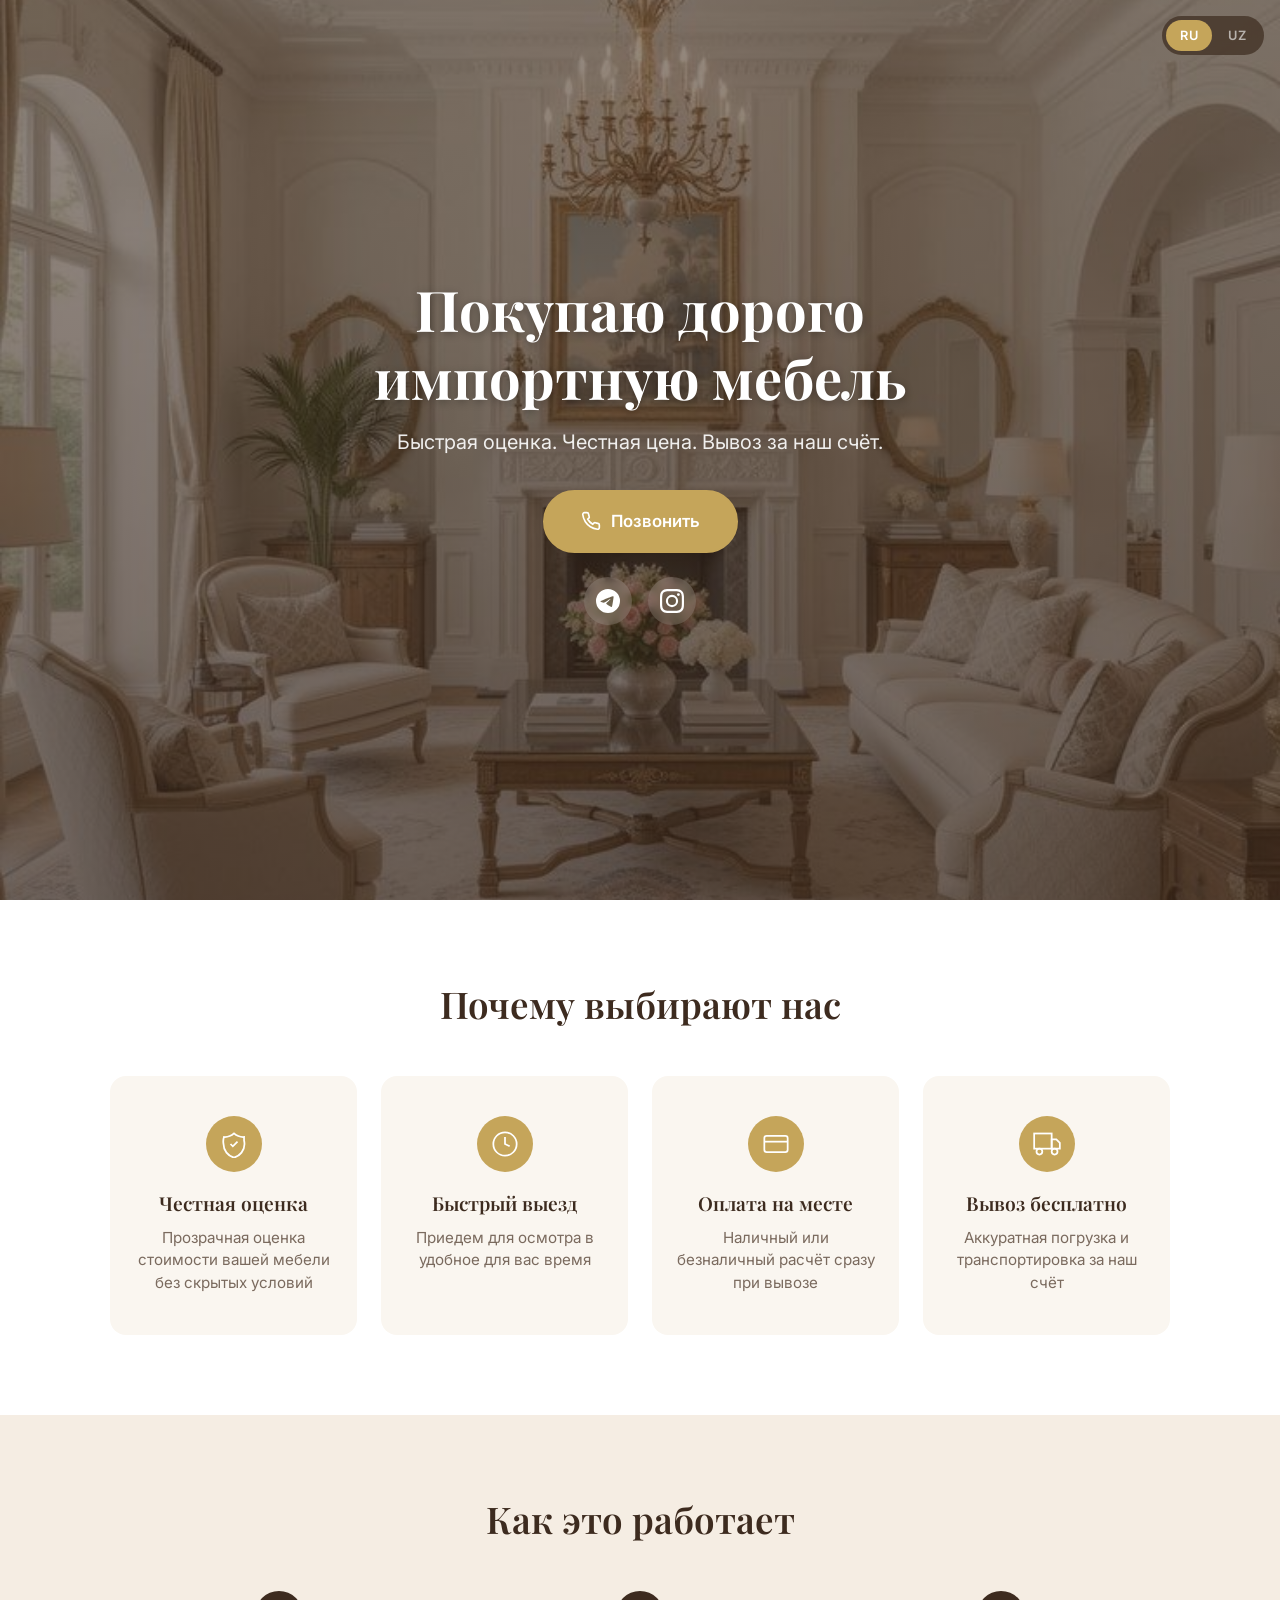
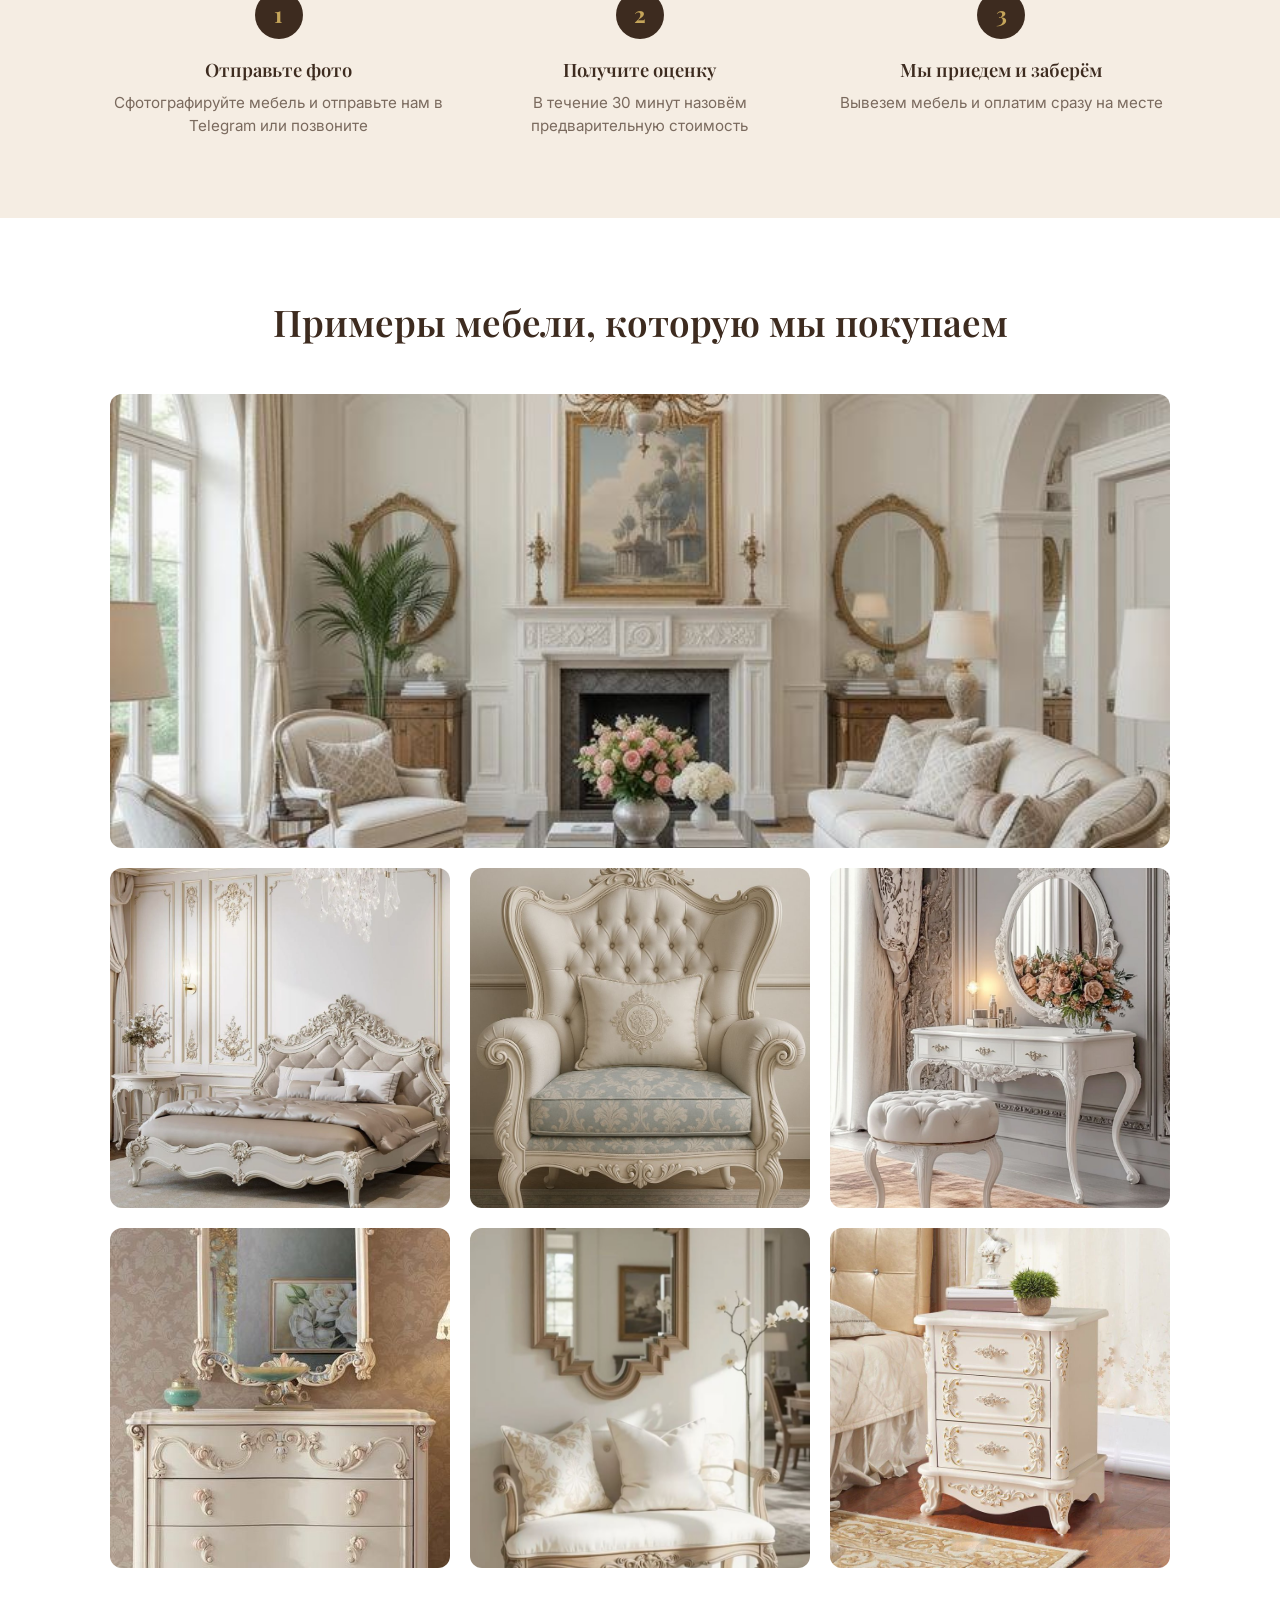
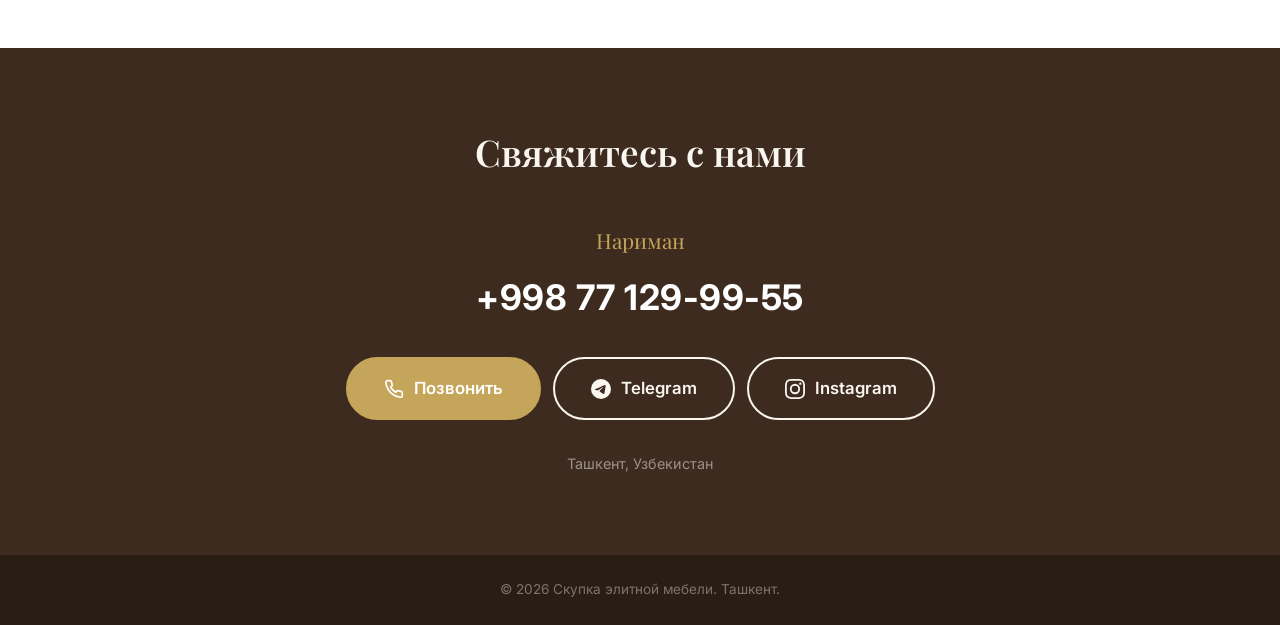
==== index.html @ 7f1b2496 "SEO: add meta tags, Schema.org, OG/Twitter, fix sitemap - Title: added "импортной" keyword - Descrip" ====
<!DOCTYPE html>
<html lang="ru">
<head>
    <meta charset="UTF-8">
    <meta name="viewport" content="width=device-width, initial-scale=1.0">
    <title>Скупка элитной импортной мебели Ташкент</title>
    <meta name="description" content="Покупаю дорого импортную элитную мебель в Ташкенте: барокко, рококо, классика. Быстрая оценка, честная цена, бесплатный вывоз. Тел: +998 77 129-99-55">
    <link rel="canonical" href="https://mebelimport.store/">
    <meta name="robots" content="index, follow, max-image-preview:large">
    <meta name="geo.region" content="UZ-TO">
    <meta name="geo.placename" content="Tashkent">

    <!-- Open Graph -->
    <meta property="og:type" content="website">
    <meta property="og:url" content="https://mebelimport.store/">
    <meta property="og:title" content="Скупка элитной импортной мебели Ташкент">
    <meta property="og:description" content="Покупаю дорого импортную элитную мебель в Ташкенте: барокко, рококо, классика. Быстрая оценка, честная цена, бесплатный вывоз. Тел: +998 77 129-99-55">
    <meta property="og:image" content="https://mebelimport.store/images/photo-6.jpg">
    <meta property="og:locale" content="ru_RU">
    <meta property="og:site_name" content="mebelimport.store">

    <!-- Twitter Card -->
    <meta name="twitter:card" content="summary_large_image">
    <meta name="twitter:title" content="Скупка элитной импортной мебели Ташкент">
    <meta name="twitter:description" content="Покупаю дорого импортную элитную мебель в Ташкенте: барокко, рококо, классика. Быстрая оценка, честная цена, бесплатный вывоз. Тел: +998 77 129-99-55">
    <meta name="twitter:image" content="https://mebelimport.store/images/photo-6.jpg">
    <link rel="icon" href="/favicon.ico" sizes="any">
    <link rel="icon" type="image/png" sizes="32x32" href="/images/favicon-32x32.png">
    <link rel="icon" type="image/png" sizes="16x16" href="/images/favicon-16x16.png">
    <link rel="apple-touch-icon" sizes="180x180" href="/images/apple-touch-icon.png">
    <link rel="preconnect" href="https://fonts.googleapis.com">
    <link rel="preconnect" href="https://fonts.gstatic.com" crossorigin>
    <link href="https://fonts.googleapis.com/css2?family=Playfair+Display:wght@400;600;700&family=Inter:wght@400;500;600&display=swap" rel="stylesheet">
    <link rel="stylesheet" href="style.css">
</head>
<body>

    <!-- LANGUAGE SWITCHER -->
    <div class="lang-switcher" id="langSwitcher">
        <button class="lang-btn active" data-lang="ru">RU</button>
        <button class="lang-btn" data-lang="uz">UZ</button>
    </div>

    <!-- HERO -->
    <section class="hero" id="hero">
        <div class="hero__overlay"></div>
        <div class="hero__content">
            <h1 class="hero__title" data-ru="Покупаю дорого<br>импортную мебель" data-uz="Import mebelni<br>qimmat sotib olaman">Покупаю дорого<br>импортную мебель</h1>
            <p class="hero__subtitle" data-ru="Быстрая оценка. Честная цена. Вывоз за наш счёт." data-uz="Tezkor baholash. Halol narx. Olib ketish biz hisobimizdan.">Быстрая оценка. Честная цена. Вывоз за наш счёт.</p>
            <a href="tel:+998771299955" class="btn btn--primary">
                <svg class="btn__icon" viewBox="0 0 24 24" fill="none" stroke="currentColor" stroke-width="2"><path d="M22 16.92v3a2 2 0 0 1-2.18 2 19.79 19.79 0 0 1-8.63-3.07 19.5 19.5 0 0 1-6-6 19.79 19.79 0 0 1-3.07-8.67A2 2 0 0 1 4.11 2h3a2 2 0 0 1 2 1.72c.127.96.361 1.903.7 2.81a2 2 0 0 1-.45 2.11L8.09 9.91a16 16 0 0 0 6 6l1.27-1.27a2 2 0 0 1 2.11-.45c.907.339 1.85.573 2.81.7A2 2 0 0 1 22 16.92z"/></svg>
                <span data-ru="Позвонить" data-uz="Qo'ng'iroq qilish">Позвонить</span>
            </a>
            <div class="hero__socials">
                <a href="https://t.me/bu_iz_doma" target="_blank" rel="noopener" class="social-link" aria-label="Telegram">
                    <svg viewBox="0 0 24 24" fill="currentColor"><path d="M11.944 0A12 12 0 0 0 0 12a12 12 0 0 0 12 12 12 12 0 0 0 12-12A12 12 0 0 0 12 0a12 12 0 0 0-.056 0zm4.962 7.224c.1-.002.321.023.465.14a.506.506 0 0 1 .171.325c.016.093.036.306.02.472-.18 1.898-.962 6.502-1.36 8.627-.168.9-.499 1.201-.82 1.23-.696.065-1.225-.46-1.9-.902-1.056-.693-1.653-1.124-2.678-1.8-1.185-.78-.417-1.21.258-1.91.177-.184 3.247-2.977 3.307-3.23.007-.032.014-.15-.056-.212s-.174-.041-.249-.024c-.106.024-1.793 1.14-5.061 3.345-.48.33-.913.49-1.302.48-.428-.008-1.252-.241-1.865-.44-.752-.245-1.349-.374-1.297-.789.027-.216.325-.437.893-.663 3.498-1.524 5.83-2.529 6.998-3.014 3.332-1.386 4.025-1.627 4.476-1.635z"/></svg>
                </a>
                <a href="https://www.instagram.com/mebel.tashkent.77" target="_blank" rel="noopener" class="social-link" aria-label="Instagram">
                    <svg viewBox="0 0 24 24" fill="currentColor"><path d="M12 2.163c3.204 0 3.584.012 4.85.07 3.252.148 4.771 1.691 4.919 4.919.058 1.265.069 1.645.069 4.849 0 3.205-.012 3.584-.069 4.849-.149 3.225-1.664 4.771-4.919 4.919-1.266.058-1.644.07-4.85.07-3.204 0-3.584-.012-4.849-.07-3.26-.149-4.771-1.699-4.919-4.92-.058-1.265-.07-1.644-.07-4.849 0-3.204.013-3.583.07-4.849.149-3.227 1.664-4.771 4.919-4.919 1.266-.057 1.645-.069 4.849-.069zM12 0C8.741 0 8.333.014 7.053.072 2.695.272.273 2.69.073 7.052.014 8.333 0 8.741 0 12c0 3.259.014 3.668.072 4.948.2 4.358 2.618 6.78 6.98 6.98C8.333 23.986 8.741 24 12 24c3.259 0 3.668-.014 4.948-.072 4.354-.2 6.782-2.618 6.979-6.98.059-1.28.073-1.689.073-4.948 0-3.259-.014-3.667-.072-4.947-.196-4.354-2.617-6.78-6.979-6.98C15.668.014 15.259 0 12 0zm0 5.838a6.162 6.162 0 1 0 0 12.324 6.162 6.162 0 0 0 0-12.324zM12 16a4 4 0 1 1 0-8 4 4 0 0 1 0 8zm6.406-11.845a1.44 1.44 0 1 0 0 2.881 1.44 1.44 0 0 0 0-2.881z"/></svg>
                </a>
            </div>
        </div>
    </section>

    <!-- WHY US -->
    <section class="why" id="why">
        <div class="container">
            <h2 class="section-title" data-ru="Почему выбирают нас" data-uz="Nega bizni tanlashadi">Почему выбирают нас</h2>
            <div class="why__grid">
                <div class="why__card">
                    <div class="why__icon">
                        <svg viewBox="0 0 24 24" fill="none" stroke="currentColor" stroke-width="1.5"><path d="M9 12l2 2 4-4m5.618-4.016A11.955 11.955 0 0 1 12 2.944a11.955 11.955 0 0 1-8.618 3.04A12.02 12.02 0 0 0 3 12c0 5.591 3.824 10.29 9 11.622 5.176-1.332 9-6.03 9-11.622 0-1.042-.133-2.052-.382-3.016z"/></svg>
                    </div>
                    <h3 class="why__card-title" data-ru="Честная оценка" data-uz="Halol baholash">Честная оценка</h3>
                    <p class="why__card-text" data-ru="Прозрачная оценка стоимости вашей мебели без скрытых условий" data-uz="Mebelingiz narxini yashirin shartlarsiz shaffof baholash">Прозрачная оценка стоимости вашей мебели без скрытых условий</p>
                </div>
                <div class="why__card">
                    <div class="why__icon">
                        <svg viewBox="0 0 24 24" fill="none" stroke="currentColor" stroke-width="1.5"><circle cx="12" cy="12" r="10"/><polyline points="12 6 12 12 16 14"/></svg>
                    </div>
                    <h3 class="why__card-title" data-ru="Быстрый выезд" data-uz="Tezkor chiqish">Быстрый выезд</h3>
                    <p class="why__card-text" data-ru="Приедем для осмотра в удобное для вас время" data-uz="Siz uchun qulay vaqtda ko'rib chiqish uchun kelamiz">Приедем для осмотра в удобное для вас время</p>
                </div>
                <div class="why__card">
                    <div class="why__icon">
                        <svg viewBox="0 0 24 24" fill="none" stroke="currentColor" stroke-width="1.5"><rect x="2" y="5" width="20" height="14" rx="2"/><line x1="2" y1="10" x2="22" y2="10"/></svg>
                    </div>
                    <h3 class="why__card-title" data-ru="Оплата на месте" data-uz="Joyida to'lov">Оплата на месте</h3>
                    <p class="why__card-text" data-ru="Наличный или безналичный расчёт сразу при вывозе" data-uz="Olib ketishda naqd yoki naqdsiz to'lov">Наличный или безналичный расчёт сразу при вывозе</p>
                </div>
                <div class="why__card">
                    <div class="why__icon">
                        <svg viewBox="0 0 24 24" fill="none" stroke="currentColor" stroke-width="1.5"><rect x="1" y="3" width="15" height="13"/><polygon points="16 8 20 8 23 11 23 16 16 16 16 8"/><circle cx="5.5" cy="18.5" r="2.5"/><circle cx="18.5" cy="18.5" r="2.5"/></svg>
                    </div>
                    <h3 class="why__card-title" data-ru="Вывоз бесплатно" data-uz="Bepul olib ketish">Вывоз бесплатно</h3>
                    <p class="why__card-text" data-ru="Аккуратная погрузка и транспортировка за наш счёт" data-uz="Ehtiyotkorlik bilan yuklash va tashish biz hisobimizdan">Аккуратная погрузка и транспортировка за наш счёт</p>
                </div>
            </div>
        </div>
    </section>

    <!-- HOW IT WORKS -->
    <section class="steps" id="steps">
        <div class="container">
            <h2 class="section-title" data-ru="Как это работает" data-uz="Bu qanday ishlaydi">Как это работает</h2>
            <div class="steps__grid">
                <div class="steps__item">
                    <span class="steps__number">1</span>
                    <h3 class="steps__item-title" data-ru="Отправьте фото" data-uz="Rasm yuboring">Отправьте фото</h3>
                    <p class="steps__item-text" data-ru="Сфотографируйте мебель и отправьте нам в Telegram или позвоните" data-uz="Mebelni suratga oling va bizga Telegram orqali yuboring yoki qo'ng'iroq qiling">Сфотографируйте мебель и отправьте нам в Telegram или позвоните</p>
                </div>
                <div class="steps__item">
                    <span class="steps__number">2</span>
                    <h3 class="steps__item-title" data-ru="Получите оценку" data-uz="Baholash oling">Получите оценку</h3>
                    <p class="steps__item-text" data-ru="В течение 30 минут назовём предварительную стоимость" data-uz="30 daqiqa ichida dastlabki narxni aytamiz">В течение 30 минут назовём предварительную стоимость</p>
                </div>
                <div class="steps__item">
                    <span class="steps__number">3</span>
                    <h3 class="steps__item-title" data-ru="Мы приедем и заберём" data-uz="Biz kelamiz va olib ketamiz">Мы приедем и заберём</h3>
                    <p class="steps__item-text" data-ru="Вывезем мебель и оплатим сразу на месте" data-uz="Mebelni olib ketamiz va joyida darhol to'laymiz">Вывезем мебель и оплатим сразу на месте</p>
                </div>
            </div>
        </div>
    </section>

    <!-- GALLERY + CONTACT -->
    <section class="gallery" id="gallery">
        <div class="container">
            <h2 class="section-title" data-ru="Примеры мебели, которую мы покупаем" data-uz="Biz sotib oladigan mebellar namunalari">Примеры мебели, которую мы покупаем</h2>
            <div class="gallery__grid">
                <div class="gallery__item">
                    <img src="images/photo-6.jpg" alt="Элитная гостиная в стиле барокко" loading="lazy">
                </div>
                <div class="gallery__item">
                    <img src="images/photo-2.jpg" alt="Кровать в стиле рококо" loading="lazy">
                </div>
                <div class="gallery__item">
                    <img src="images/photo-3.jpg" alt="Кресло в стиле барокко" loading="lazy">
                </div>
                <div class="gallery__item">
                    <img src="images/photo-4.jpg" alt="Туалетный столик с зеркалом" loading="lazy">
                </div>
                <div class="gallery__item">
                    <img src="images/photo-5.jpg" alt="Комод с зеркалом в стиле рококо" loading="lazy">
                </div>
                <div class="gallery__item">
                    <img src="images/photo-1.jpg" alt="Банкетка с зеркалом" loading="lazy">
                </div>
                <div class="gallery__item">
                    <img src="images/photo-7.jpg" alt="Прикроватная тумба" loading="lazy">
                </div>
            </div>
        </div>
    </section>

    <!-- LIGHTBOX -->
    <div class="lightbox" id="lightbox">
        <button class="lightbox__close" aria-label="Закрыть">&times;</button>
        <button class="lightbox__prev" aria-label="Предыдущее">&lsaquo;</button>
        <button class="lightbox__next" aria-label="Следующее">&rsaquo;</button>
        <img class="lightbox__img" src="" alt="">
    </div>

    <!-- CONTACT -->
    <section class="contact" id="contact">
        <div class="container">
            <h2 class="section-title section-title--light" data-ru="Свяжитесь с нами" data-uz="Biz bilan bog'laning">Свяжитесь с нами</h2>
            <p class="contact__name">Нариман</p>
            <a href="tel:+998771299955" class="contact__phone">+998 77 129-99-55</a>
            <div class="contact__actions">
                <a href="tel:+998771299955" class="btn btn--primary">
                    <svg class="btn__icon" viewBox="0 0 24 24" fill="none" stroke="currentColor" stroke-width="2"><path d="M22 16.92v3a2 2 0 0 1-2.18 2 19.79 19.79 0 0 1-8.63-3.07 19.5 19.5 0 0 1-6-6 19.79 19.79 0 0 1-3.07-8.67A2 2 0 0 1 4.11 2h3a2 2 0 0 1 2 1.72c.127.96.361 1.903.7 2.81a2 2 0 0 1-.45 2.11L8.09 9.91a16 16 0 0 0 6 6l1.27-1.27a2 2 0 0 1 2.11-.45c.907.339 1.85.573 2.81.7A2 2 0 0 1 22 16.92z"/></svg>
                    <span data-ru="Позвонить" data-uz="Qo'ng'iroq qilish">Позвонить</span>
                </a>
                <a href="https://t.me/bu_iz_doma" target="_blank" rel="noopener" class="btn btn--outline">
                    <svg class="btn__icon" viewBox="0 0 24 24" fill="currentColor"><path d="M11.944 0A12 12 0 0 0 0 12a12 12 0 0 0 12 12 12 12 0 0 0 12-12A12 12 0 0 0 12 0a12 12 0 0 0-.056 0zm4.962 7.224c.1-.002.321.023.465.14a.506.506 0 0 1 .171.325c.016.093.036.306.02.472-.18 1.898-.962 6.502-1.36 8.627-.168.9-.499 1.201-.82 1.23-.696.065-1.225-.46-1.9-.902-1.056-.693-1.653-1.124-2.678-1.8-1.185-.78-.417-1.21.258-1.91.177-.184 3.247-2.977 3.307-3.23.007-.032.014-.15-.056-.212s-.174-.041-.249-.024c-.106.024-1.793 1.14-5.061 3.345-.48.33-.913.49-1.302.48-.428-.008-1.252-.241-1.865-.44-.752-.245-1.349-.374-1.297-.789.027-.216.325-.437.893-.663 3.498-1.524 5.83-2.529 6.998-3.014 3.332-1.386 4.025-1.627 4.476-1.635z"/></svg>
                    Telegram
                </a>
                <a href="https://www.instagram.com/mebel.tashkent.77" target="_blank" rel="noopener" class="btn btn--outline">
                    <svg class="btn__icon" viewBox="0 0 24 24" fill="currentColor"><path d="M12 2.163c3.204 0 3.584.012 4.85.07 3.252.148 4.771 1.691 4.919 4.919.058 1.265.069 1.645.069 4.849 0 3.205-.012 3.584-.069 4.849-.149 3.225-1.664 4.771-4.919 4.919-1.266.058-1.644.07-4.85.07-3.204 0-3.584-.012-4.849-.07-3.26-.149-4.771-1.699-4.919-4.92-.058-1.265-.07-1.644-.07-4.849 0-3.204.013-3.583.07-4.849.149-3.227 1.664-4.771 4.919-4.919 1.266-.057 1.645-.069 4.849-.069zM12 0C8.741 0 8.333.014 7.053.072 2.695.272.273 2.69.073 7.052.014 8.333 0 8.741 0 12c0 3.259.014 3.668.072 4.948.2 4.358 2.618 6.78 6.98 6.98C8.333 23.986 8.741 24 12 24c3.259 0 3.668-.014 4.948-.072 4.354-.2 6.782-2.618 6.979-6.98.059-1.28.073-1.689.073-4.948 0-3.259-.014-3.667-.072-4.947-.196-4.354-2.617-6.78-6.979-6.98C15.668.014 15.259 0 12 0zm0 5.838a6.162 6.162 0 1 0 0 12.324 6.162 6.162 0 0 0 0-12.324zM12 16a4 4 0 1 1 0-8 4 4 0 0 1 0 8zm6.406-11.845a1.44 1.44 0 1 0 0 2.881 1.44 1.44 0 0 0 0-2.881z"/></svg>
                    Instagram
                </a>
            </div>
            <p class="contact__city" data-ru="Ташкент, Узбекистан" data-uz="Toshkent, O'zbekiston">Ташкент, Узбекистан</p>
        </div>
    </section>

    <footer class="footer">
        <div class="container">
            <p data-ru="&copy; 2026 Скупка элитной мебели. Ташкент." data-uz="&copy; 2026 Import mebel sotib olish. Toshkent.">&copy; 2026 Скупка элитной мебели. Ташкент.</p>
        </div>
    </footer>

    <script>
        // Language switcher
        const langBtns = document.querySelectorAll('.lang-btn');
        let currentLang = localStorage.getItem('lang') || 'ru';

        function setLang(lang) {
            currentLang = lang;
            localStorage.setItem('lang', lang);
            document.documentElement.lang = lang;

            langBtns.forEach(b => b.classList.toggle('active', b.dataset.lang === lang));

            document.querySelectorAll('[data-' + lang + ']').forEach(el => {
                const text = el.getAttribute('data-' + lang);
                if (text) el.innerHTML = text;
            });

            // Update page title
            document.title = lang === 'uz'
                ? 'Toshkentda import mebel sotib olish'
                : 'Скупка элитной мебели в Ташкенте';
        }

        langBtns.forEach(btn => {
            btn.addEventListener('click', () => setLang(btn.dataset.lang));
        });

        // Apply saved language on load
        if (currentLang !== 'ru') setLang(currentLang);

        // Lightbox
        const lightbox = document.getElementById('lightbox');
        const lightboxImg = lightbox.querySelector('.lightbox__img');
        const galleryItems = document.querySelectorAll('.gallery__item img');
        let currentIndex = 0;

        galleryItems.forEach((img, index) => {
            img.addEventListener('click', () => {
                currentIndex = index;
                lightboxImg.src = img.src;
                lightboxImg.alt = img.alt;
                lightbox.classList.add('active');
                document.body.style.overflow = 'hidden';
            });
        });

        lightbox.querySelector('.lightbox__close').addEventListener('click', closeLightbox);
        lightbox.addEventListener('click', (e) => {
            if (e.target === lightbox) closeLightbox();
        });

        lightbox.querySelector('.lightbox__prev').addEventListener('click', (e) => {
            e.stopPropagation();
            currentIndex = (currentIndex - 1 + galleryItems.length) % galleryItems.length;
            lightboxImg.src = galleryItems[currentIndex].src;
            lightboxImg.alt = galleryItems[currentIndex].alt;
        });

        lightbox.querySelector('.lightbox__next').addEventListener('click', (e) => {
            e.stopPropagation();
            currentIndex = (currentIndex + 1) % galleryItems.length;
            lightboxImg.src = galleryItems[currentIndex].src;
            lightboxImg.alt = galleryItems[currentIndex].alt;
        });

        document.addEventListener('keydown', (e) => {
            if (!lightbox.classList.contains('active')) return;
            if (e.key === 'Escape') closeLightbox();
            if (e.key === 'ArrowLeft') lightbox.querySelector('.lightbox__prev').click();
            if (e.key === 'ArrowRight') lightbox.querySelector('.lightbox__next').click();
        });

        function closeLightbox() {
            lightbox.classList.remove('active');
            document.body.style.overflow = '';
        }

        // Touch swipe for lightbox
        let touchStartX = 0;
        lightbox.addEventListener('touchstart', (e) => {
            touchStartX = e.changedTouches[0].screenX;
        }, { passive: true });
        lightbox.addEventListener('touchend', (e) => {
            const diff = e.changedTouches[0].screenX - touchStartX;
            if (Math.abs(diff) > 50) {
                if (diff > 0) lightbox.querySelector('.lightbox__prev').click();
                else lightbox.querySelector('.lightbox__next').click();
            }
        }, { passive: true });
    </script>

    <script type="application/ld+json">
    {
        "@context": "https://schema.org",
        "@type": "LocalBusiness",
        "name": "mebelimport.store — Скупка элитной мебели",
        "url": "https://mebelimport.store/",
        "telephone": "+998771299955",
        "description": "Покупаю дорого импортную элитную мебель в Ташкенте: барокко, рококо, классика. Быстрая оценка, честная цена, бесплатный вывоз.",
        "address": {
            "@type": "PostalAddress",
            "addressLocality": "Ташкент",
            "addressCountry": "UZ"
        },
        "geo": {
            "@type": "GeoCoordinates",
            "latitude": 41.2735,
            "longitude": 69.2824
        },
        "openingHoursSpecification": {
            "@type": "OpeningHoursSpecification",
            "dayOfWeek": ["Monday","Tuesday","Wednesday","Thursday","Friday","Saturday","Sunday"],
            "opens": "09:00",
            "closes": "21:00"
        },
        "image": "https://mebelimport.store/images/photo-6.jpg",
        "priceRange": "$$$",
        "sameAs": [
            "https://t.me/bu_iz_doma",
            "https://instagram.com/mebel.tashkent.77"
        ]
    }
    </script>
    <script type="application/ld+json">
    {"@context":"https://schema.org","@type":"Service","name":"Скупка элитной импортной мебели в Ташкенте","description":"Покупаем дорого импортную мебель: барокко, рококо, классика, модерн. Диваны, кровати, шкафы, столы, кресла. Бесплатный вывоз.","provider":{"@type":"LocalBusiness","name":"mebelimport.store","telephone":"+998771299955","url":"https://mebelimport.store/"},"areaServed":{"@type":"City","name":"Ташкент"},"serviceType":"Скупка элитной мебели"}
    </script>

</body>
</html>
---- style.css ----
/* ===== RESET & BASE ===== */
*, *::before, *::after {
    margin: 0;
    padding: 0;
    box-sizing: border-box;
}

:root {
    --cream: #FAF6F0;
    --brown: #3D2B1F;
    --gold: #C5A55A;
    --gold-light: #D4B96E;
    --white: #FFFFFF;
    --text: #4A3728;
    --text-light: #7A6A5E;
    --bg-warm: #F5EDE3;
}

html {
    scroll-behavior: smooth;
    -webkit-text-size-adjust: 100%;
}

body {
    font-family: 'Inter', sans-serif;
    color: var(--text);
    background: var(--cream);
    line-height: 1.6;
    -webkit-font-smoothing: antialiased;
}

img {
    max-width: 100%;
    height: auto;
    display: block;
}

a {
    text-decoration: none;
    color: inherit;
}

.container {
    width: 100%;
    max-width: 1100px;
    margin: 0 auto;
    padding: 0 20px;
}

/* ===== TYPOGRAPHY ===== */
.section-title {
    font-family: 'Playfair Display', serif;
    font-weight: 600;
    font-size: 1.75rem;
    color: var(--brown);
    text-align: center;
    margin-bottom: 2.5rem;
    line-height: 1.3;
}

.section-title--light {
    color: var(--cream);
}

/* ===== BUTTONS ===== */
.btn {
    display: inline-flex;
    align-items: center;
    justify-content: center;
    gap: 10px;
    padding: 16px 36px;
    border-radius: 50px;
    font-family: 'Inter', sans-serif;
    font-size: 1.05rem;
    font-weight: 600;
    transition: all 0.3s ease;
    cursor: pointer;
    border: 2px solid transparent;
}

.btn__icon {
    width: 20px;
    height: 20px;
    flex-shrink: 0;
}

.btn--primary {
    background: var(--gold);
    color: var(--white);
    border-color: var(--gold);
}

.btn--primary:hover {
    background: var(--gold-light);
    border-color: var(--gold-light);
    transform: translateY(-2px);
    box-shadow: 0 6px 20px rgba(197, 165, 90, 0.4);
}

.btn--outline {
    background: transparent;
    color: var(--cream);
    border-color: var(--cream);
}

.btn--outline:hover {
    background: var(--cream);
    color: var(--brown);
    transform: translateY(-2px);
}

/* ===== LANGUAGE SWITCHER ===== */
.lang-switcher {
    position: fixed;
    top: 16px;
    right: 16px;
    z-index: 100;
    display: flex;
    background: rgba(61, 43, 31, 0.7);
    backdrop-filter: blur(8px);
    border-radius: 50px;
    padding: 4px;
    gap: 2px;
}

.lang-btn {
    border: none;
    background: transparent;
    color: rgba(255, 255, 255, 0.6);
    font-family: 'Inter', sans-serif;
    font-size: 0.8rem;
    font-weight: 600;
    padding: 8px 14px;
    border-radius: 50px;
    cursor: pointer;
    transition: all 0.3s ease;
    letter-spacing: 0.5px;
}

.lang-btn.active {
    background: var(--gold);
    color: var(--white);
}

.lang-btn:hover:not(.active) {
    color: var(--white);
}

/* ===== HERO ===== */
.hero {
    position: relative;
    min-height: 100vh;
    min-height: 100dvh;
    display: flex;
    align-items: center;
    justify-content: center;
    background: url('images/photo-6.jpg') center/cover no-repeat;
    overflow: hidden;
}

.hero__overlay {
    position: absolute;
    inset: 0;
    background: linear-gradient(
        to bottom,
        rgba(61, 43, 31, 0.55) 0%,
        rgba(61, 43, 31, 0.7) 100%
    );
}

.hero__content {
    position: relative;
    z-index: 1;
    text-align: center;
    padding: 20px;
    max-width: 700px;
}

.hero__title {
    font-family: 'Playfair Display', serif;
    font-weight: 700;
    font-size: 2.2rem;
    color: var(--white);
    line-height: 1.2;
    margin-bottom: 1rem;
    text-shadow: 0 2px 8px rgba(0, 0, 0, 0.3);
}

.hero__subtitle {
    font-size: 1.1rem;
    color: rgba(255, 255, 255, 0.9);
    margin-bottom: 2rem;
    font-weight: 400;
}

.hero__socials {
    display: flex;
    justify-content: center;
    gap: 16px;
    margin-top: 1.5rem;
}

.social-link {
    display: flex;
    align-items: center;
    justify-content: center;
    width: 48px;
    height: 48px;
    border-radius: 50%;
    background: rgba(255, 255, 255, 0.15);
    backdrop-filter: blur(4px);
    color: var(--white);
    transition: all 0.3s ease;
}

.social-link svg {
    width: 24px;
    height: 24px;
}

.social-link:hover {
    background: var(--gold);
    transform: translateY(-2px);
}

/* ===== WHY US ===== */
.why {
    padding: 4rem 0;
    background: var(--white);
}

.why__grid {
    display: grid;
    grid-template-columns: 1fr;
    gap: 1.5rem;
}

.why__card {
    text-align: center;
    padding: 2rem 1.5rem;
    border-radius: 16px;
    background: var(--cream);
    transition: transform 0.3s ease;
}

.why__card:hover {
    transform: translateY(-4px);
}

.why__icon {
    width: 56px;
    height: 56px;
    margin: 0 auto 1rem;
    display: flex;
    align-items: center;
    justify-content: center;
    border-radius: 50%;
    background: var(--gold);
    color: var(--white);
}

.why__icon svg {
    width: 28px;
    height: 28px;
}

.why__card-title {
    font-family: 'Playfair Display', serif;
    font-size: 1.2rem;
    font-weight: 600;
    color: var(--brown);
    margin-bottom: 0.5rem;
}

.why__card-text {
    font-size: 0.95rem;
    color: var(--text-light);
    line-height: 1.5;
}

/* ===== STEPS ===== */
.steps {
    padding: 4rem 0;
    background: var(--bg-warm);
}

.steps__grid {
    display: grid;
    grid-template-columns: 1fr;
    gap: 2rem;
    max-width: 600px;
    margin: 0 auto;
}

.steps__item {
    text-align: center;
    position: relative;
}

.steps__number {
    display: inline-flex;
    align-items: center;
    justify-content: center;
    width: 48px;
    height: 48px;
    border-radius: 50%;
    background: var(--brown);
    color: var(--gold);
    font-family: 'Playfair Display', serif;
    font-size: 1.4rem;
    font-weight: 700;
    margin-bottom: 1rem;
}

.steps__item-title {
    font-family: 'Playfair Display', serif;
    font-size: 1.15rem;
    font-weight: 600;
    color: var(--brown);
    margin-bottom: 0.5rem;
}

.steps__item-text {
    font-size: 0.95rem;
    color: var(--text-light);
    line-height: 1.5;
}

/* ===== GALLERY ===== */
.gallery {
    padding: 4rem 0;
    background: var(--white);
}

.gallery__grid {
    display: grid;
    grid-template-columns: repeat(2, 1fr);
    gap: 12px;
}

.gallery__item {
    border-radius: 12px;
    overflow: hidden;
    cursor: pointer;
    aspect-ratio: 1;
}

.gallery__item img {
    width: 100%;
    height: 100%;
    object-fit: cover;
    transition: transform 0.4s ease;
}

.gallery__item:hover img {
    transform: scale(1.05);
}

.gallery__item:first-child {
    grid-column: span 2;
    aspect-ratio: 16/9;
}

/* ===== LIGHTBOX ===== */
.lightbox {
    display: none;
    position: fixed;
    inset: 0;
    z-index: 1000;
    background: rgba(0, 0, 0, 0.92);
    align-items: center;
    justify-content: center;
    padding: 20px;
}

.lightbox.active {
    display: flex;
}

.lightbox__img {
    max-width: 90vw;
    max-height: 85vh;
    object-fit: contain;
    border-radius: 8px;
}

.lightbox__close {
    position: absolute;
    top: 16px;
    right: 20px;
    background: none;
    border: none;
    color: var(--white);
    font-size: 2.5rem;
    cursor: pointer;
    line-height: 1;
    z-index: 1001;
    padding: 8px;
}

.lightbox__prev,
.lightbox__next {
    position: absolute;
    top: 50%;
    transform: translateY(-50%);
    background: rgba(255, 255, 255, 0.1);
    border: none;
    color: var(--white);
    font-size: 2.5rem;
    cursor: pointer;
    padding: 12px 16px;
    border-radius: 50%;
    line-height: 1;
    z-index: 1001;
    transition: background 0.3s;
}

.lightbox__prev:hover,
.lightbox__next:hover {
    background: rgba(255, 255, 255, 0.25);
}

.lightbox__prev {
    left: 12px;
}

.lightbox__next {
    right: 12px;
}

/* ===== CONTACT ===== */
.contact {
    padding: 4rem 0;
    background: var(--brown);
    text-align: center;
}

.contact__name {
    font-family: 'Playfair Display', serif;
    font-size: 1.3rem;
    color: var(--gold);
    margin-bottom: 0.75rem;
}

.contact__phone {
    display: block;
    font-size: 1.8rem;
    font-weight: 700;
    color: var(--white);
    margin-bottom: 2rem;
    letter-spacing: 0.5px;
    transition: color 0.3s;
}

.contact__phone:hover {
    color: var(--gold);
}

.contact__actions {
    display: flex;
    flex-direction: column;
    align-items: center;
    gap: 12px;
    margin-bottom: 2rem;
}

.contact__city {
    font-size: 0.9rem;
    color: rgba(250, 246, 240, 0.5);
}

/* ===== FOOTER ===== */
.footer {
    padding: 1.5rem 0;
    background: #2A1D14;
    text-align: center;
    color: rgba(250, 246, 240, 0.4);
    font-size: 0.85rem;
}

/* ===== RESPONSIVE — TABLET (600px+) ===== */
@media (min-width: 600px) {
    .hero__title {
        font-size: 3rem;
    }

    .hero__subtitle {
        font-size: 1.25rem;
    }

    .section-title {
        font-size: 2.1rem;
    }

    .why__grid {
        grid-template-columns: repeat(2, 1fr);
    }

    .steps__grid {
        grid-template-columns: repeat(3, 1fr);
        max-width: none;
        gap: 1.5rem;
    }

    .gallery__grid {
        grid-template-columns: repeat(3, 1fr);
        gap: 16px;
    }

    .gallery__item:first-child {
        grid-column: span 3;
        aspect-ratio: 21/9;
    }

    .contact__actions {
        flex-direction: row;
        justify-content: center;
    }

    .contact__phone {
        font-size: 2.2rem;
    }
}

/* ===== RESPONSIVE — DESKTOP (900px+) ===== */
@media (min-width: 900px) {
    .hero__title {
        font-size: 3.5rem;
    }

    .section-title {
        font-size: 2.3rem;
        margin-bottom: 3rem;
    }

    .why {
        padding: 5rem 0;
    }

    .why__grid {
        grid-template-columns: repeat(4, 1fr);
    }

    .why__card {
        padding: 2.5rem 1.5rem;
    }

    .steps {
        padding: 5rem 0;
    }

    .gallery {
        padding: 5rem 0;
    }

    .gallery__grid {
        grid-template-columns: repeat(3, 1fr);
        gap: 20px;
    }

    .contact {
        padding: 5rem 0;
    }
}
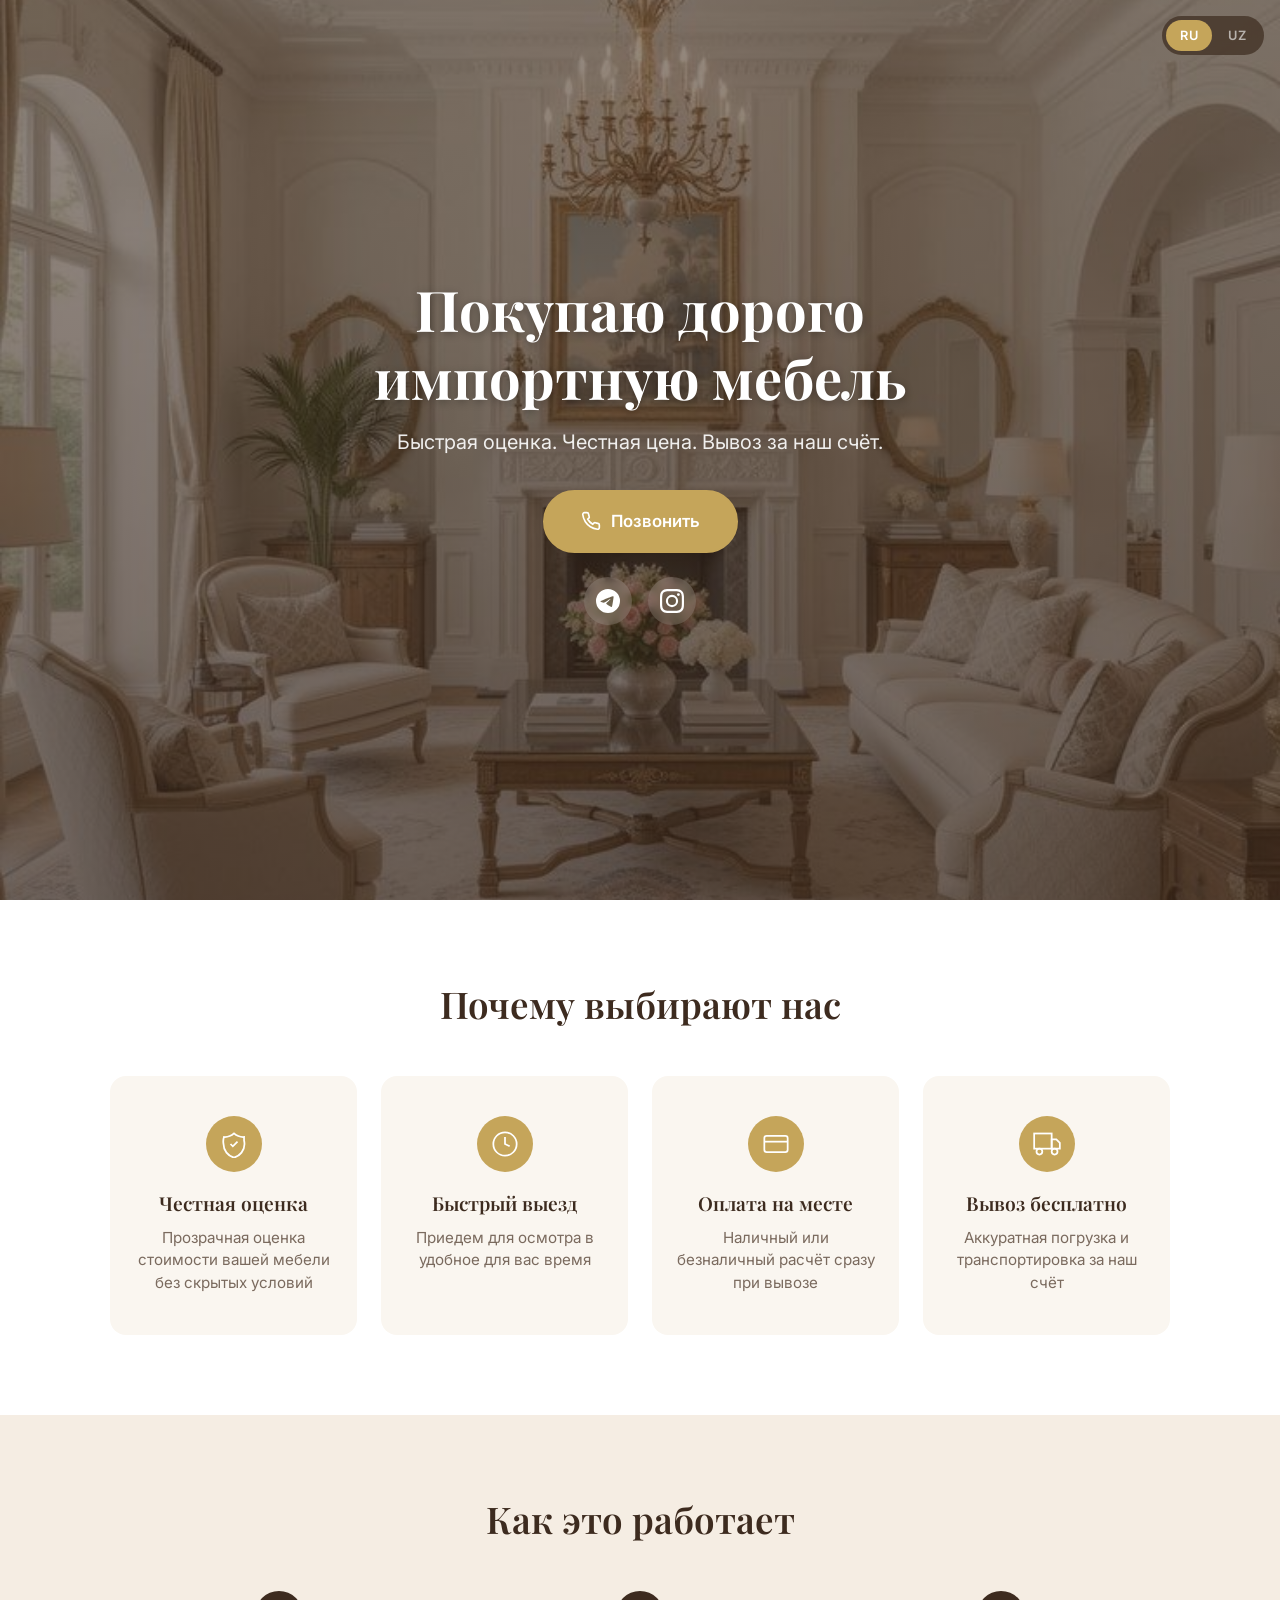
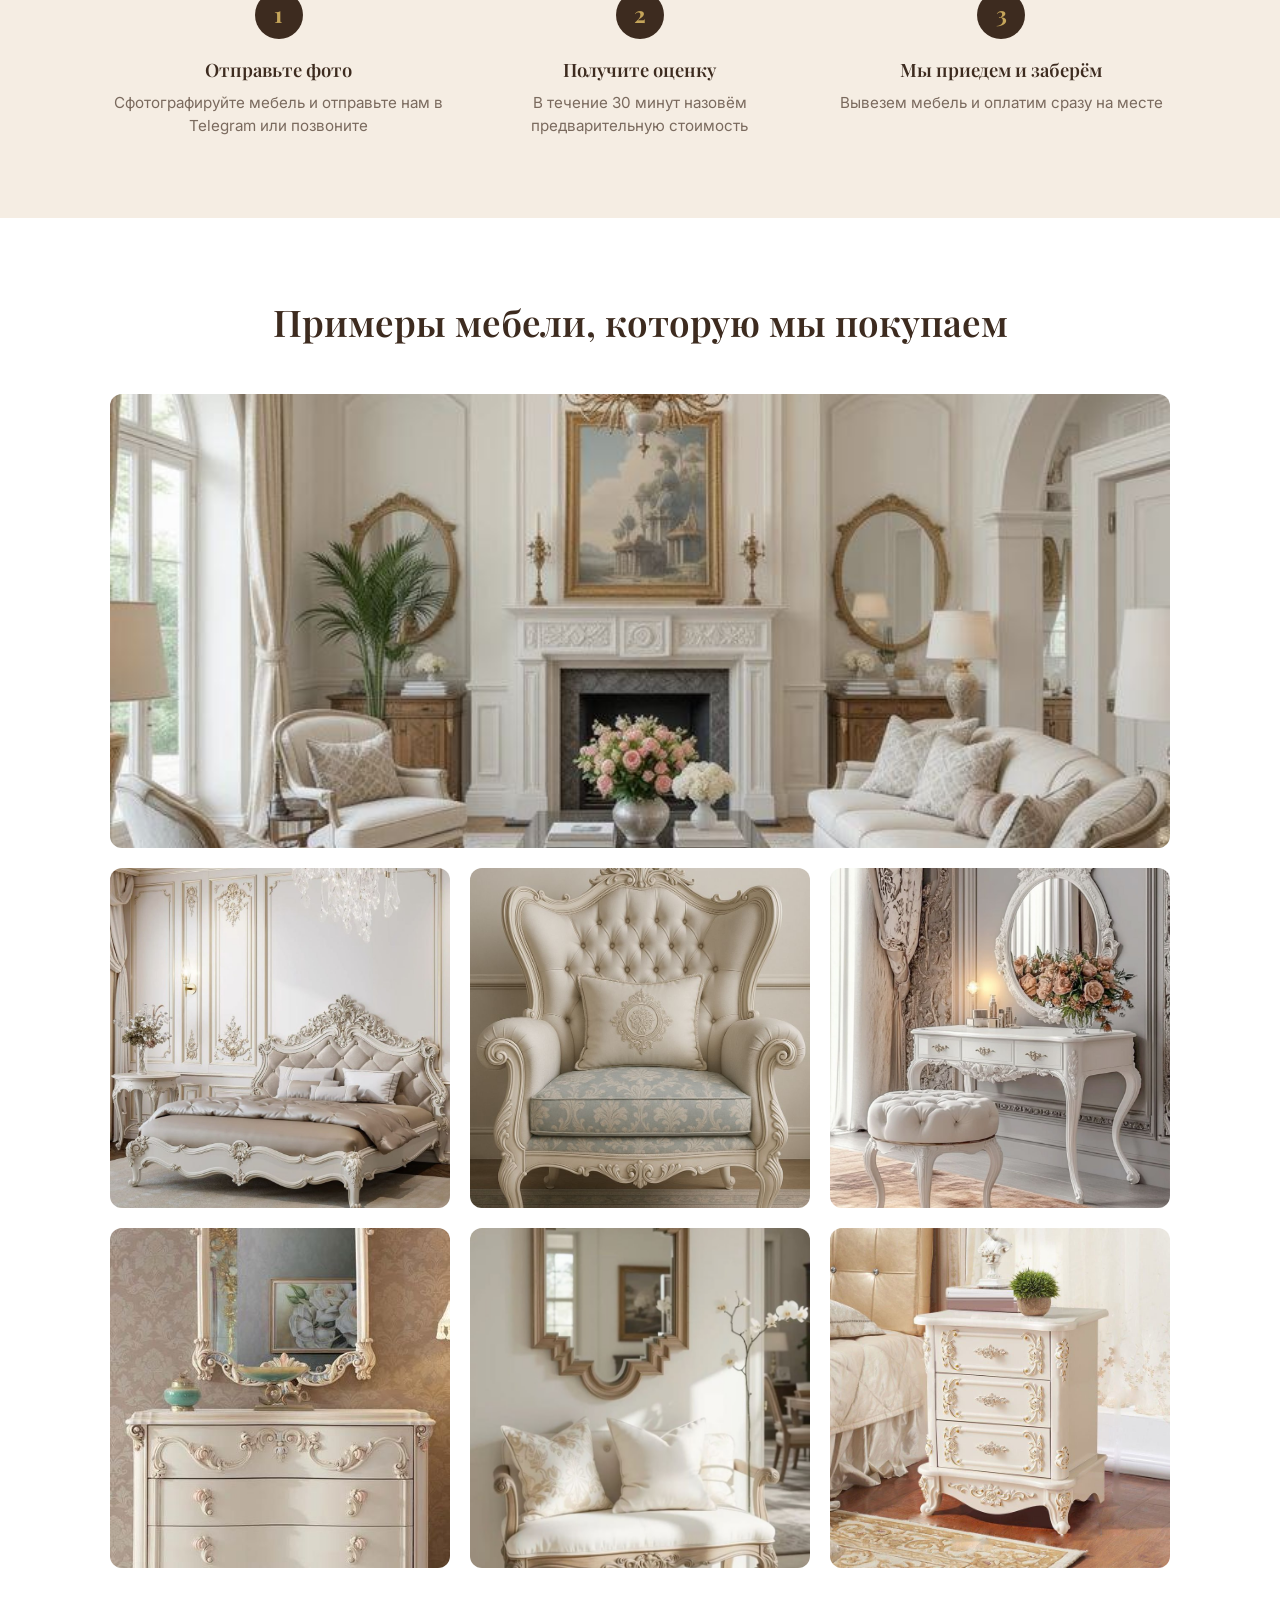
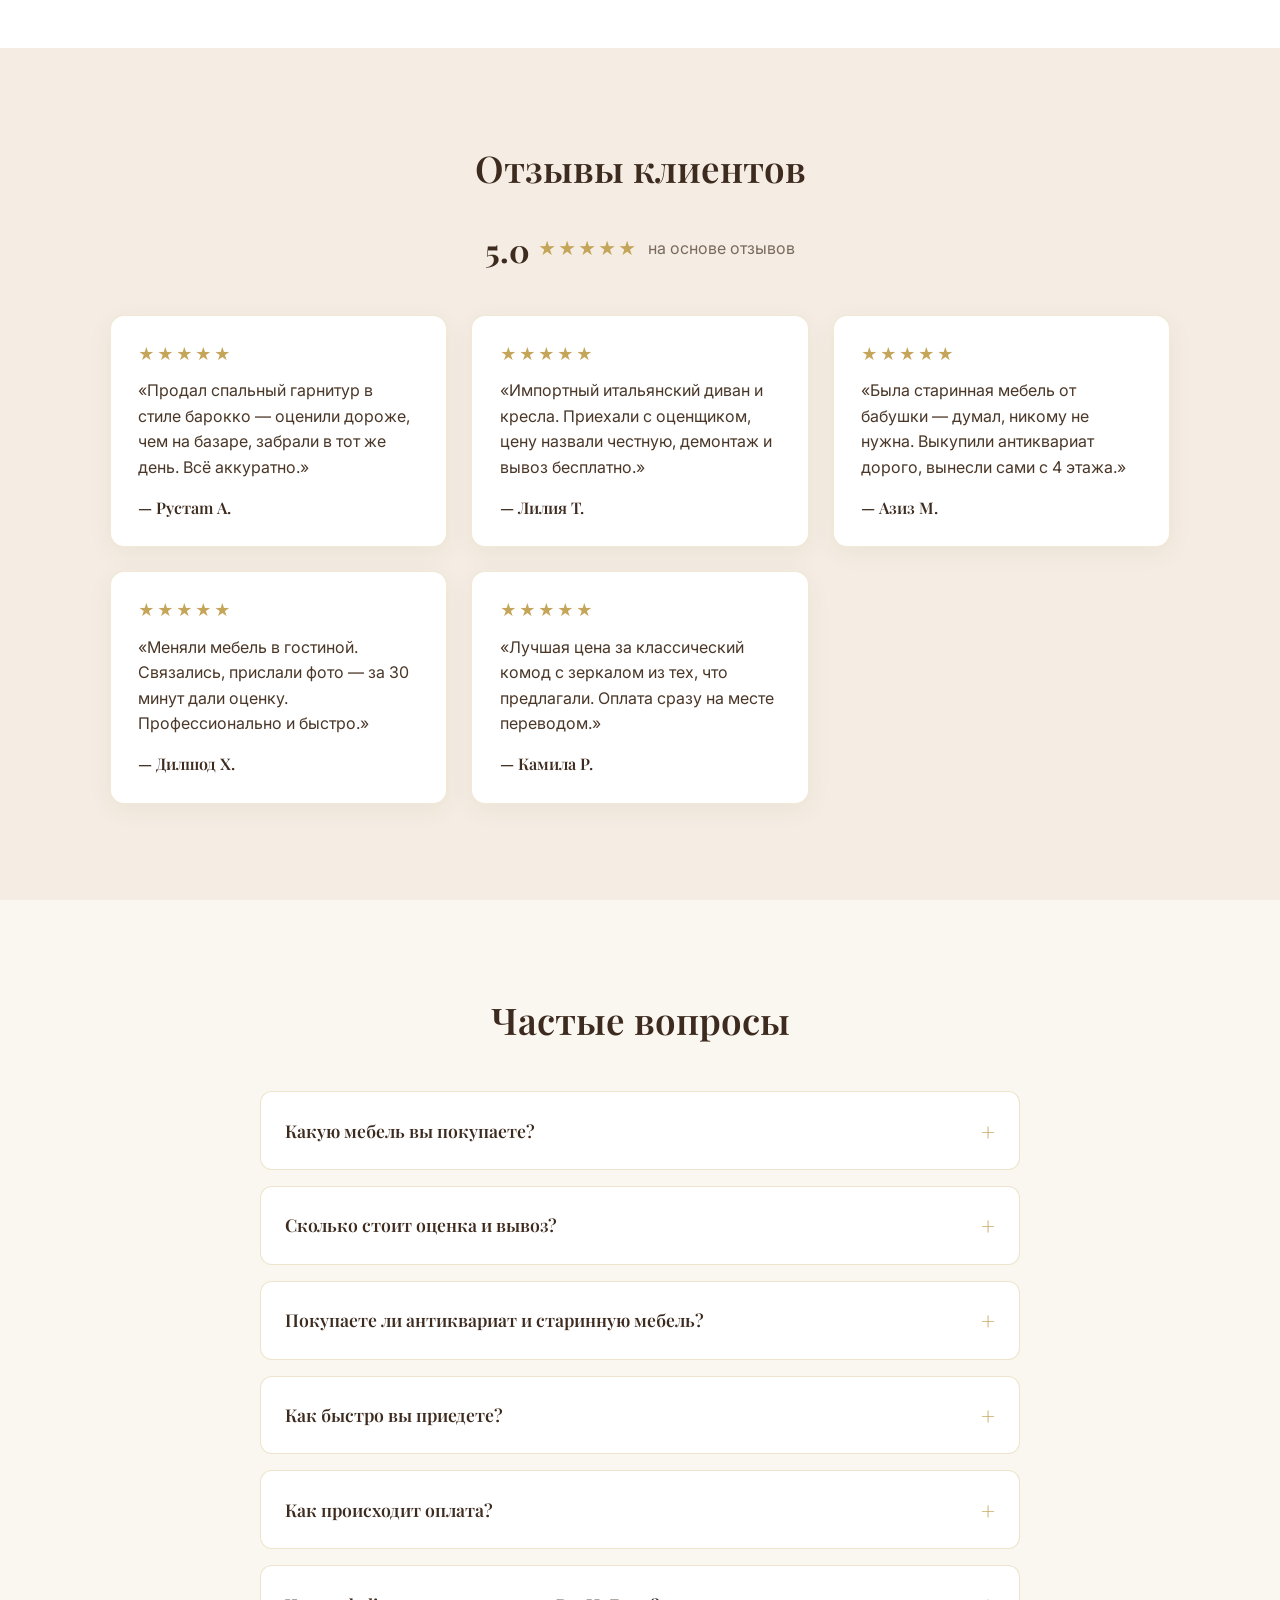
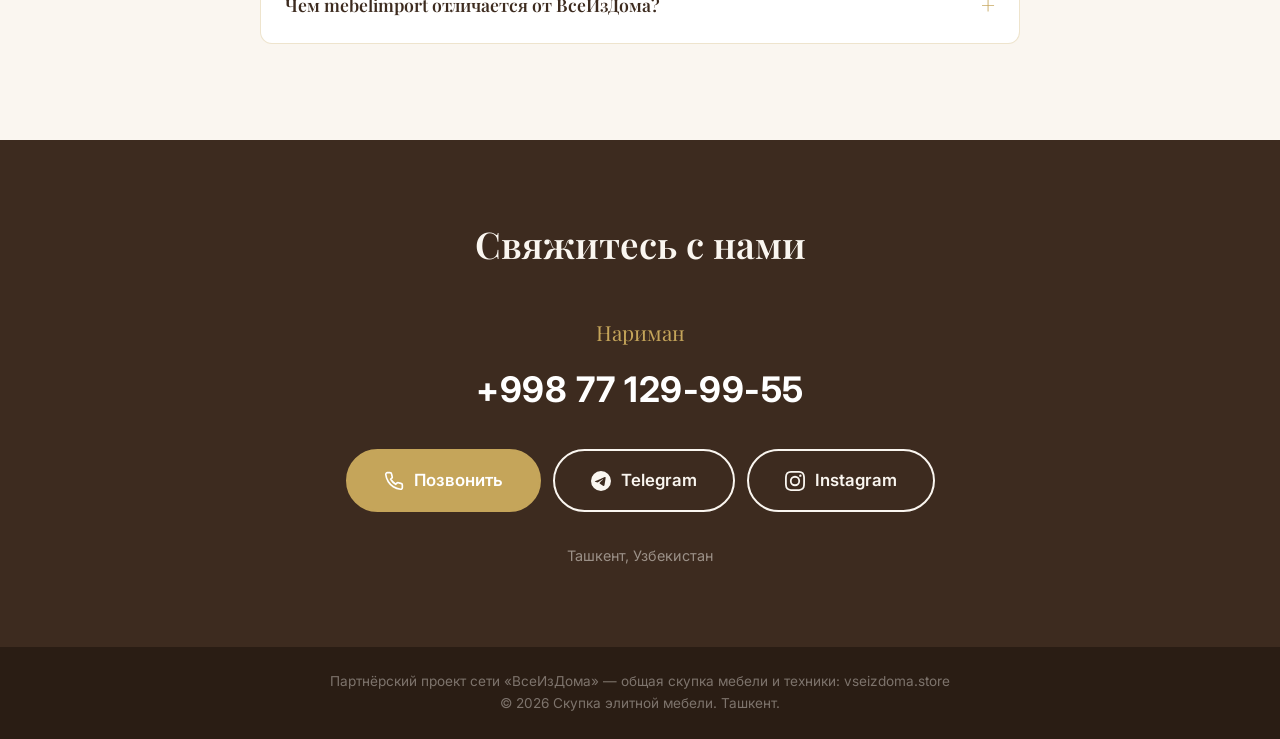
==== commit 09aa8cac: "SEO/AEO Фаза A: фундамент + апгрейд главной - robots.txt с AI-allowlist (GPTBot/ClaudeBot/Bravebot/P" ====
--- a/index.html
+++ b/index.html
@@ -32,6 +32,7 @@
     <link rel="preconnect" href="https://fonts.gstatic.com" crossorigin>
     <link href="https://fonts.googleapis.com/css2?family=Playfair+Display:wght@400;600;700&family=Inter:wght@400;500;600&display=swap" rel="stylesheet">
     <link rel="stylesheet" href="style.css">
+    <link rel="help" type="text/plain" href="/llms.txt">
 </head>
 <body>
 
@@ -153,6 +154,74 @@
         </div>
     </section>
 
+    <!-- REVIEWS -->
+    <section class="reviews" id="reviews">
+        <div class="container">
+            <h2 class="section-title" data-ru="Отзывы клиентов" data-uz="Mijozlar fikrlari">Отзывы клиентов</h2>
+            <div class="reviews__rating"><strong>5.0</strong><span class="reviews__stars">★★★★★</span><span data-ru="на основе отзывов" data-uz="sharhlar asosida">на основе отзывов</span></div>
+            <div class="reviews__grid">
+                <article class="review">
+                    <div class="review__stars">★★★★★</div>
+                    <p class="review__text" data-ru="«Продал спальный гарнитур в стиле барокко — оценили дороже, чем на базаре, забрали в тот же день. Всё аккуратно.»" data-uz="«Barokko uslubidagi yotoqxona garniturasini sotdim — bozordagidan qimmatroq baholashdi, o'sha kuni olib ketishdi.»">«Продал спальный гарнитур в стиле барокко — оценили дороже, чем на базаре, забрали в тот же день. Всё аккуратно.»</p>
+                    <div class="review__author">— Рустam А.</div>
+                </article>
+                <article class="review">
+                    <div class="review__stars">★★★★★</div>
+                    <p class="review__text" data-ru="«Импортный итальянский диван и кресла. Приехали с оценщиком, цену назвали честную, демонтаж и вывоз бесплатно.»" data-uz="«Import italyan divan va kreslolar. Baholovchi bilan kelishdi, halol narx, demontaj va olib ketish bepul.»">«Импортный итальянский диван и кресла. Приехали с оценщиком, цену назвали честную, демонтаж и вывоз бесплатно.»</p>
+                    <div class="review__author">— Лилия Т.</div>
+                </article>
+                <article class="review">
+                    <div class="review__stars">★★★★★</div>
+                    <p class="review__text" data-ru="«Была старинная мебель от бабушки — думал, никому не нужна. Выкупили антиквариат дорого, вынесли сами с 4 этажа.»" data-uz="«Buvimdan qolgan eski mebel bor edi — antikvarni qimmat sotib olishdi, 4-qavatdan o'zlari olib chiqishdi.»">«Была старинная мебель от бабушки — думал, никому не нужна. Выкупили антиквариат дорого, вынесли сами с 4 этажа.»</p>
+                    <div class="review__author">— Азиз М.</div>
+                </article>
+                <article class="review">
+                    <div class="review__stars">★★★★★</div>
+                    <p class="review__text" data-ru="«Меняли мебель в гостиной. Связались, прислали фото — за 30 минут дали оценку. Профессионально и быстро.»" data-uz="«Mehmonxona mebelini almashtirdik. Rasm yubordik — 30 daqiqada baho berishdi. Professional va tez.»">«Меняли мебель в гостиной. Связались, прислали фото — за 30 минут дали оценку. Профессионально и быстро.»</p>
+                    <div class="review__author">— Дилшод Х.</div>
+                </article>
+                <article class="review">
+                    <div class="review__stars">★★★★★</div>
+                    <p class="review__text" data-ru="«Лучшая цена за классический комод с зеркалом из тех, что предлагали. Оплата сразу на месте переводом.»" data-uz="«Klassik komod uchun eng yaxshi narx. To'lov darhol joyida o'tkazma orqali.»">«Лучшая цена за классический комод с зеркалом из тех, что предлагали. Оплата сразу на месте переводом.»</p>
+                    <div class="review__author">— Камила Р.</div>
+                </article>
+            </div>
+        </div>
+    </section>
+
+    <!-- FAQ -->
+    <section class="faq" id="faq">
+        <div class="container">
+            <h2 class="section-title" data-ru="Частые вопросы" data-uz="Ko'p so'raladigan savollar">Частые вопросы</h2>
+            <div class="faq__list">
+                <details class="faq__item">
+                    <summary data-ru="Какую мебель вы покупаете?" data-uz="Qanday mebel sotib olasiz?">Какую мебель вы покупаете?</summary>
+                    <p data-ru="Элитную, импортную и антикварную: барокко, рококо, классику, итальянскую и европейскую мебель, премиум мягкую мебель (диваны, кресла), спальни, гостиные, кабинеты, шкафы, комоды и столы." data-uz="Elita, import va antikvar: barokko, rokoko, klassika, italyan va yevropa mebeli, premium yumshoq mebel, yotoqxona, mehmonxona, shkaf, komodlar.">Элитную, импортную и антикварную: барокко, рококо, классику, итальянскую и европейскую мебель, премиум мягкую мебель (диваны, кресла), спальни, гостиные, кабинеты, шкафы, комоды и столы.</p>
+                </details>
+                <details class="faq__item">
+                    <summary data-ru="Сколько стоит оценка и вывоз?" data-uz="Baholash va olib ketish qancha turadi?">Сколько стоит оценка и вывоз?</summary>
+                    <p data-ru="Бесплатно. Предварительную оценку даём за ~30 минут по фото, а демонтаж, погрузку и вывоз берём полностью на себя." data-uz="Bepul. Dastlabki bahoni rasm bo'yicha ~30 daqiqada beramiz, demontaj va olib ketish biz hisobimizdan.">Бесплатно. Предварительную оценку даём за ~30 минут по фото, а демонтаж, погрузку и вывоз берём полностью на себя.</p>
+                </details>
+                <details class="faq__item">
+                    <summary data-ru="Покупаете ли антиквариат и старинную мебель?" data-uz="Antikvar va eski mebel sotib olasizmi?">Покупаете ли антиквариат и старинную мебель?</summary>
+                    <p data-ru="Да. Антикварную и старинную мебель выкупаем дорого — даже с реставрационными дефектами. Чем ценнее стиль и сохранность, тем выше цена." data-uz="Ha. Antikvar va eski mebelni qimmat sotib olamiz — hatto restavratsiya nuqsonlari bilan ham.">Да. Антикварную и старинную мебель выкупаем дорого — даже с реставрационными дефектами. Чем ценнее стиль и сохранность, тем выше цена.</p>
+                </details>
+                <details class="faq__item">
+                    <summary data-ru="Как быстро вы приедете?" data-uz="Qanchalik tez kelasiz?">Как быстро вы приедете?</summary>
+                    <p data-ru="В пределах Ташкента — в день обращения, в удобное для вас время. Работаем ежедневно с 09:00 до 21:00, выезжаем и в область." data-uz="Toshkent ichida — murojaat kuni, qulay vaqtda. Har kuni 09:00–21:00, viloyatga ham chiqamiz.">В пределах Ташкента — в день обращения, в удобное для вас время. Работаем ежедневно с 09:00 до 21:00, выезжаем и в область.</p>
+                </details>
+                <details class="faq__item">
+                    <summary data-ru="Как происходит оплата?" data-uz="To'lov qanday amalga oshiriladi?">Как происходит оплата?</summary>
+                    <p data-ru="Платим сразу на месте — наличными или переводом на карту, как вам удобно. Деньги отдаём до вывоза мебели." data-uz="Joyida darhol to'laymiz — naqd yoki kartaga o'tkazma. Pulni mebel olib ketilishidan oldin beramiz.">Платим сразу на месте — наличными или переводом на карту, как вам удобно. Деньги отдаём до вывоза мебели.</p>
+                </details>
+                <details class="faq__item">
+                    <summary data-ru="Чем mebelimport отличается от ВсеИзДома?" data-uz="mebelimport ВсеИзДома dan nimasi bilan farq qiladi?">Чем mebelimport отличается от ВсеИзДома?</summary>
+                    <p data-ru="Это одна команда. ВсеИзДома — общая скупка мебели и техники, а mebelimport — премиальное, элитное направление: импортная, дизайнерская и антикварная мебель." data-uz="Bu bitta jamoa. ВсеИзДома — umumiy mebel va texnika, mebelimport esa premium, elita yo'nalishi.">Это одна команда. ВсеИзДома — общая скупка мебели и техники, а mebelimport — премиальное, элитное направление: импортная, дизайнерская и антикварная мебель.</p>
+                </details>
+            </div>
+        </div>
+    </section>
+
     <!-- LIGHTBOX -->
     <div class="lightbox" id="lightbox">
         <button class="lightbox__close" aria-label="Закрыть">&times;</button>
@@ -187,6 +256,7 @@
 
     <footer class="footer">
         <div class="container">
+            <p class="footer__partner"><span data-ru="Партнёрский проект сети «ВсеИзДома» — общая скупка мебели и техники: " data-uz="«ВсеИзДома» tarmog'ining hamkor loyihasi — umumiy mebel va texnika: ">Партнёрский проект сети «ВсеИзДома» — общая скупка мебели и техники: </span><a href="https://vseizdoma.store/" target="_blank" rel="noopener">vseizdoma.store</a></p>
             <p data-ru="&copy; 2026 Скупка элитной мебели. Ташкент." data-uz="&copy; 2026 Import mebel sotib olish. Toshkent.">&copy; 2026 Скупка элитной мебели. Ташкент.</p>
         </div>
     </footer>
@@ -286,10 +356,12 @@
     {
         "@context": "https://schema.org",
         "@type": "LocalBusiness",
+        "@id": "https://mebelimport.store/#business",
         "name": "mebelimport.store — Скупка элитной мебели",
+        "alternateName": ["MebelImport", "Mebel Import", "Мебель Импорт", "Скупка элитной мебели Ташкент", "mebelimport.store"],
         "url": "https://mebelimport.store/",
         "telephone": "+998771299955",
-        "description": "Покупаю дорого импортную элитную мебель в Ташкенте: барокко, рококо, классика. Быстрая оценка, честная цена, бесплатный вывоз.",
+        "description": "Покупаю дорого импортную, элитную и антикварную мебель в Ташкенте: барокко, рококо, классика. Быстрая оценка, честная цена, бесплатный вывоз.",
         "address": {
             "@type": "PostalAddress",
             "addressLocality": "Ташкент",
@@ -308,14 +380,58 @@
         },
         "image": "https://mebelimport.store/images/photo-6.jpg",
         "priceRange": "$$$",
+        "areaServed": [{"@type":"City","name":"Ташкент"},{"@type":"AdministrativeArea","name":"Ташкентская область"}],
         "sameAs": [
             "https://t.me/bu_iz_doma",
-            "https://instagram.com/mebel.tashkent.77"
+            "https://instagram.com/mebel.tashkent.77",
+            "https://vseizdoma.store/"
+        ],
+        "aggregateRating": {
+            "@type": "AggregateRating",
+            "ratingValue": "5.0",
+            "reviewCount": "5",
+            "bestRating": "5",
+            "worstRating": "1"
+        },
+        "review": [
+            {"@type":"Review","author":{"@type":"Person","name":"Рустам А."},"reviewRating":{"@type":"Rating","ratingValue":"5","bestRating":"5"},"reviewBody":"Продал спальный гарнитур в стиле барокко — оценили дороже, чем на базаре, забрали в тот же день. Всё аккуратно."},
+            {"@type":"Review","author":{"@type":"Person","name":"Лилия Т."},"reviewRating":{"@type":"Rating","ratingValue":"5","bestRating":"5"},"reviewBody":"Импортный итальянский диван и кресла. Приехали с оценщиком, цену назвали честную, демонтаж и вывоз бесплатно."},
+            {"@type":"Review","author":{"@type":"Person","name":"Азиз М."},"reviewRating":{"@type":"Rating","ratingValue":"5","bestRating":"5"},"reviewBody":"Была старинная мебель от бабушки — выкупили антиквариат дорого, вынесли сами с 4 этажа."},
+            {"@type":"Review","author":{"@type":"Person","name":"Дилшод Х."},"reviewRating":{"@type":"Rating","ratingValue":"5","bestRating":"5"},"reviewBody":"Меняли мебель в гостиной. Прислали фото — за 30 минут дали оценку. Профессионально и быстро."},
+            {"@type":"Review","author":{"@type":"Person","name":"Камила Р."},"reviewRating":{"@type":"Rating","ratingValue":"5","bestRating":"5"},"reviewBody":"Лучшая цена за классический комод с зеркалом. Оплата сразу на месте переводом."}
         ]
     }
     </script>
     <script type="application/ld+json">
-    {"@context":"https://schema.org","@type":"Service","name":"Скупка элитной импортной мебели в Ташкенте","description":"Покупаем дорого импортную мебель: барокко, рококо, классика, модерн. Диваны, кровати, шкафы, столы, кресла. Бесплатный вывоз.","provider":{"@type":"LocalBusiness","name":"mebelimport.store","telephone":"+998771299955","url":"https://mebelimport.store/"},"areaServed":{"@type":"City","name":"Ташкент"},"serviceType":"Скупка элитной мебели"}
+    {
+        "@context": "https://schema.org",
+        "@type": "Organization",
+        "@id": "https://mebelimport.store/#org",
+        "name": "MebelImport",
+        "alternateName": ["Мебель Импорт", "mebelimport.store", "Скупка элитной мебели"],
+        "url": "https://mebelimport.store/",
+        "logo": "https://mebelimport.store/images/logo.jpg",
+        "description": "Премиальное направление сети ВсеИзДома — скупка элитной, импортной и антикварной мебели в Ташкенте.",
+        "telephone": "+998771299955",
+        "sameAs": [
+            "https://t.me/bu_iz_doma",
+            "https://instagram.com/mebel.tashkent.77",
+            "https://vseizdoma.store/"
+        ]
+    }
+    </script>
+    <script type="application/ld+json">
+    {"@context":"https://schema.org","@type":"Service","name":"Скупка элитной импортной мебели в Ташкенте","description":"Покупаем дорого импортную, элитную и антикварную мебель: барокко, рококо, классика, модерн. Диваны, кровати, шкафы, столы, кресла, антиквариат. Бесплатный вывоз и демонтаж.","provider":{"@type":"LocalBusiness","@id":"https://mebelimport.store/#business","name":"mebelimport.store","telephone":"+998771299955","url":"https://mebelimport.store/"},"areaServed":[{"@type":"City","name":"Ташкент"},{"@type":"AdministrativeArea","name":"Ташкентская область"}],"serviceType":"Скупка элитной мебели"}
+    </script>
+    <script type="application/ld+json">
+    {"@context":"https://schema.org","@type":"FAQPage","mainEntity":[
+        {"@type":"Question","name":"Какую мебель вы покупаете?","acceptedAnswer":{"@type":"Answer","text":"Элитную, импортную и антикварную: барокко, рококо, классику, итальянскую и европейскую мебель, премиум мягкую мебель (диваны, кресла), спальни, гостиные, кабинеты, шкафы, комоды и столы."}},
+        {"@type":"Question","name":"Сколько стоит оценка и вывоз?","acceptedAnswer":{"@type":"Answer","text":"Бесплатно. Предварительную оценку даём за ~30 минут по фото, а демонтаж, погрузку и вывоз берём полностью на себя."}},
+        {"@type":"Question","name":"Покупаете ли антиквариат и старинную мебель?","acceptedAnswer":{"@type":"Answer","text":"Да. Антикварную и старинную мебель выкупаем дорого — даже с реставрационными дефектами. Чем ценнее стиль и сохранность, тем выше цена."}},
+        {"@type":"Question","name":"Как быстро вы приедете?","acceptedAnswer":{"@type":"Answer","text":"В пределах Ташкента — в день обращения, в удобное для вас время. Работаем ежедневно с 09:00 до 21:00, выезжаем и в область."}},
+        {"@type":"Question","name":"Как происходит оплата?","acceptedAnswer":{"@type":"Answer","text":"Платим сразу на месте — наличными или переводом на карту. Деньги отдаём до вывоза мебели."}},
+        {"@type":"Question","name":"Чем mebelimport отличается от ВсеИзДома?","acceptedAnswer":{"@type":"Answer","text":"Это одна команда. ВсеИзДома — общая скупка мебели и техники, а mebelimport — премиальное, элитное направление: импортная, дизайнерская и антикварная мебель."}}
+    ]}
     </script>
 
 </body>
--- a/style.css
+++ b/style.css
@@ -562,3 +562,114 @@
         padding: 5rem 0;
     }
 }
+
+/* ===== REVIEWS ===== */
+.reviews {
+    padding: 6rem 0;
+    background: var(--bg-warm);
+}
+.reviews__rating {
+    text-align: center;
+    margin: -1rem 0 2.5rem;
+    font-family: 'Inter', sans-serif;
+    color: var(--text-light);
+    font-size: 1rem;
+}
+.reviews__rating strong {
+    font-family: 'Playfair Display', serif;
+    font-size: 2rem;
+    color: var(--brown);
+    margin-right: .5rem;
+    vertical-align: middle;
+}
+.reviews__stars {
+    color: var(--gold);
+    letter-spacing: 2px;
+    margin-right: .6rem;
+    font-size: 1.1rem;
+    vertical-align: middle;
+}
+.reviews__grid {
+    display: grid;
+    grid-template-columns: 1fr;
+    gap: 1.5rem;
+}
+.review {
+    background: var(--white);
+    border: 1px solid rgba(197, 165, 90, 0.25);
+    border-radius: 14px;
+    padding: 1.6rem 1.7rem;
+    box-shadow: 0 6px 24px rgba(61, 43, 31, 0.06);
+}
+.review__stars {
+    color: var(--gold);
+    letter-spacing: 2px;
+    margin-bottom: .7rem;
+}
+.review__text {
+    font-family: 'Inter', sans-serif;
+    color: var(--text);
+    line-height: 1.6;
+    font-size: 1rem;
+    margin-bottom: .9rem;
+}
+.review__author {
+    font-family: 'Playfair Display', serif;
+    color: var(--brown);
+    font-weight: 600;
+}
+
+/* ===== FAQ ===== */
+.faq {
+    padding: 6rem 0;
+    background: var(--cream);
+}
+.faq__list {
+    max-width: 760px;
+    margin: 0 auto;
+    display: flex;
+    flex-direction: column;
+    gap: 1rem;
+}
+.faq__item {
+    background: var(--white);
+    border: 1px solid rgba(197, 165, 90, 0.3);
+    border-radius: 12px;
+    overflow: hidden;
+}
+.faq__item summary {
+    cursor: pointer;
+    list-style: none;
+    padding: 1.2rem 1.5rem;
+    font-family: 'Playfair Display', serif;
+    font-size: 1.1rem;
+    font-weight: 600;
+    color: var(--brown);
+    display: flex;
+    justify-content: space-between;
+    align-items: center;
+    gap: 1rem;
+}
+.faq__item summary::-webkit-details-marker { display: none; }
+.faq__item summary::after {
+    content: '+';
+    font-size: 1.5rem;
+    color: var(--gold);
+    font-weight: 400;
+    transition: transform .25s;
+    flex-shrink: 0;
+}
+.faq__item[open] summary::after { transform: rotate(45deg); }
+.faq__item p {
+    padding: 0 1.5rem 1.3rem;
+    font-family: 'Inter', sans-serif;
+    color: var(--text-light);
+    line-height: 1.7;
+}
+
+@media (min-width: 700px) {
+    .reviews__grid { grid-template-columns: repeat(2, 1fr); }
+}
+@media (min-width: 1000px) {
+    .reviews__grid { grid-template-columns: repeat(3, 1fr); }
+}
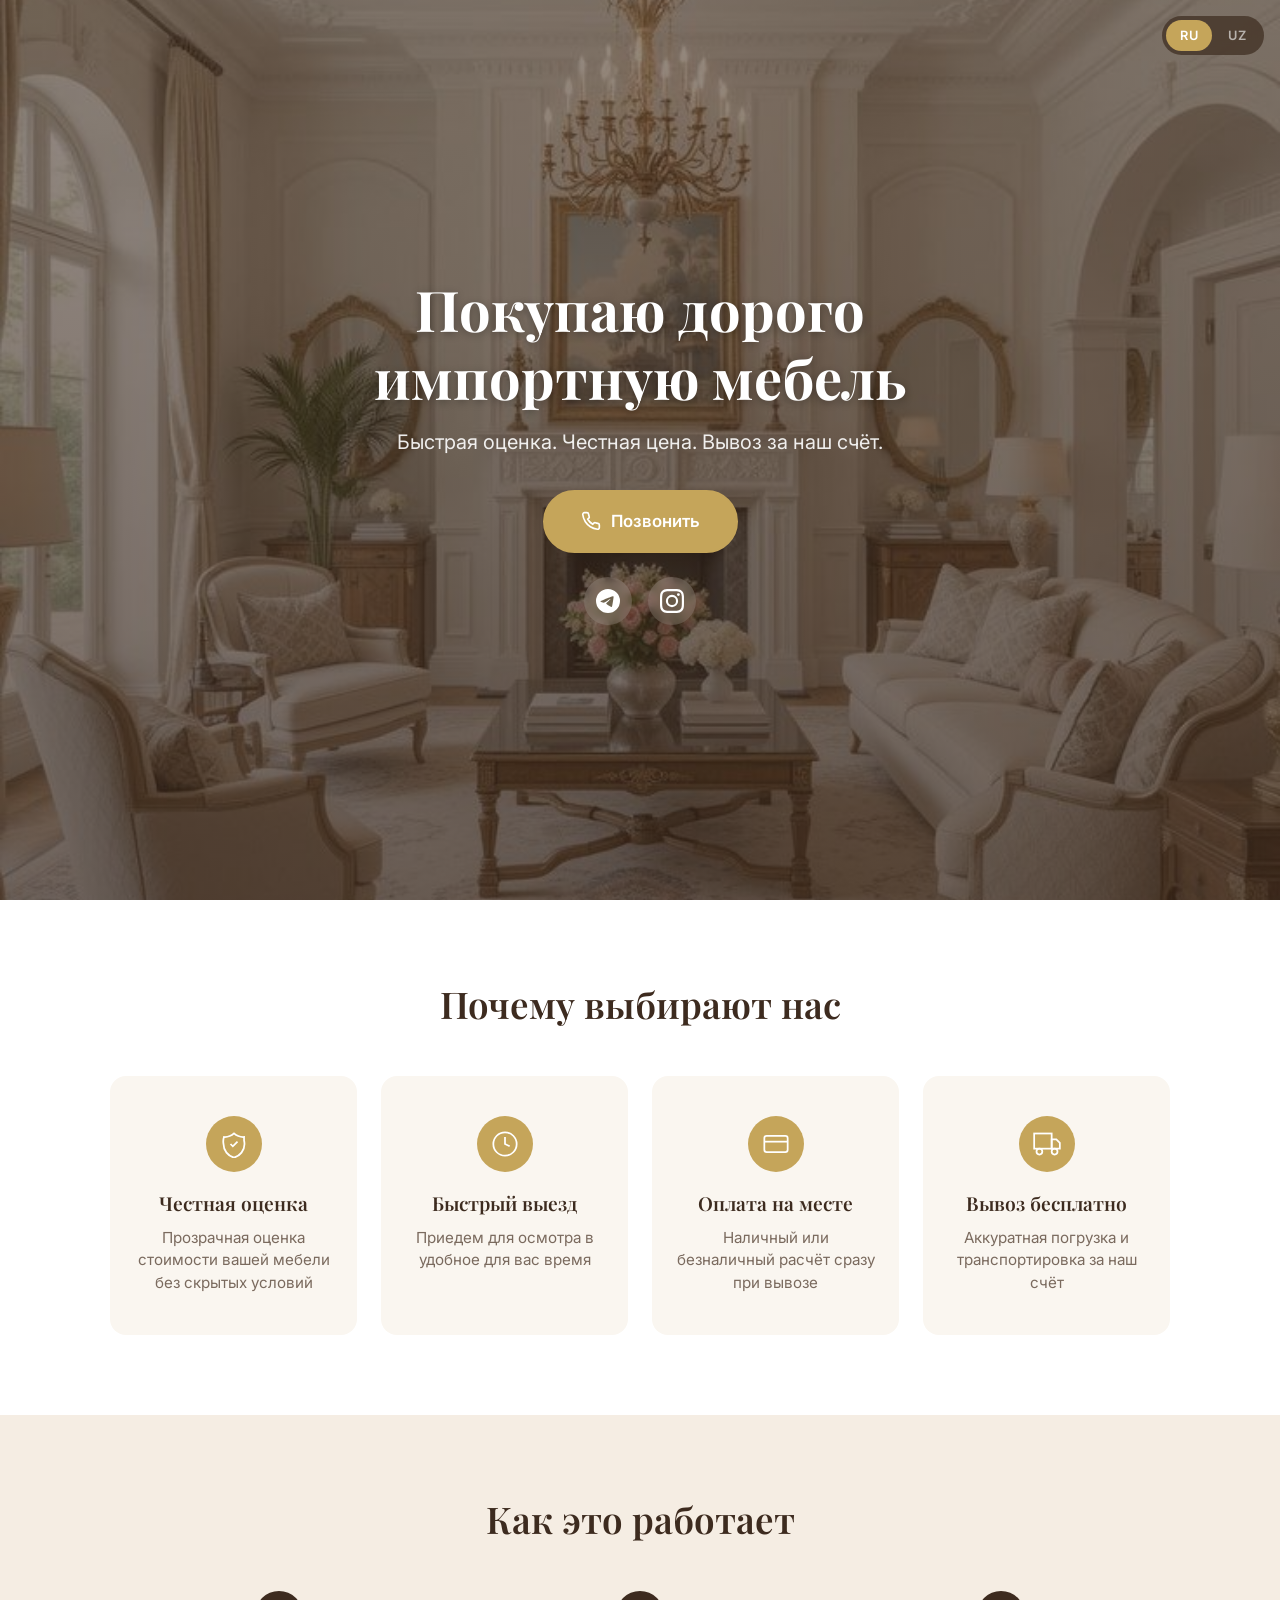
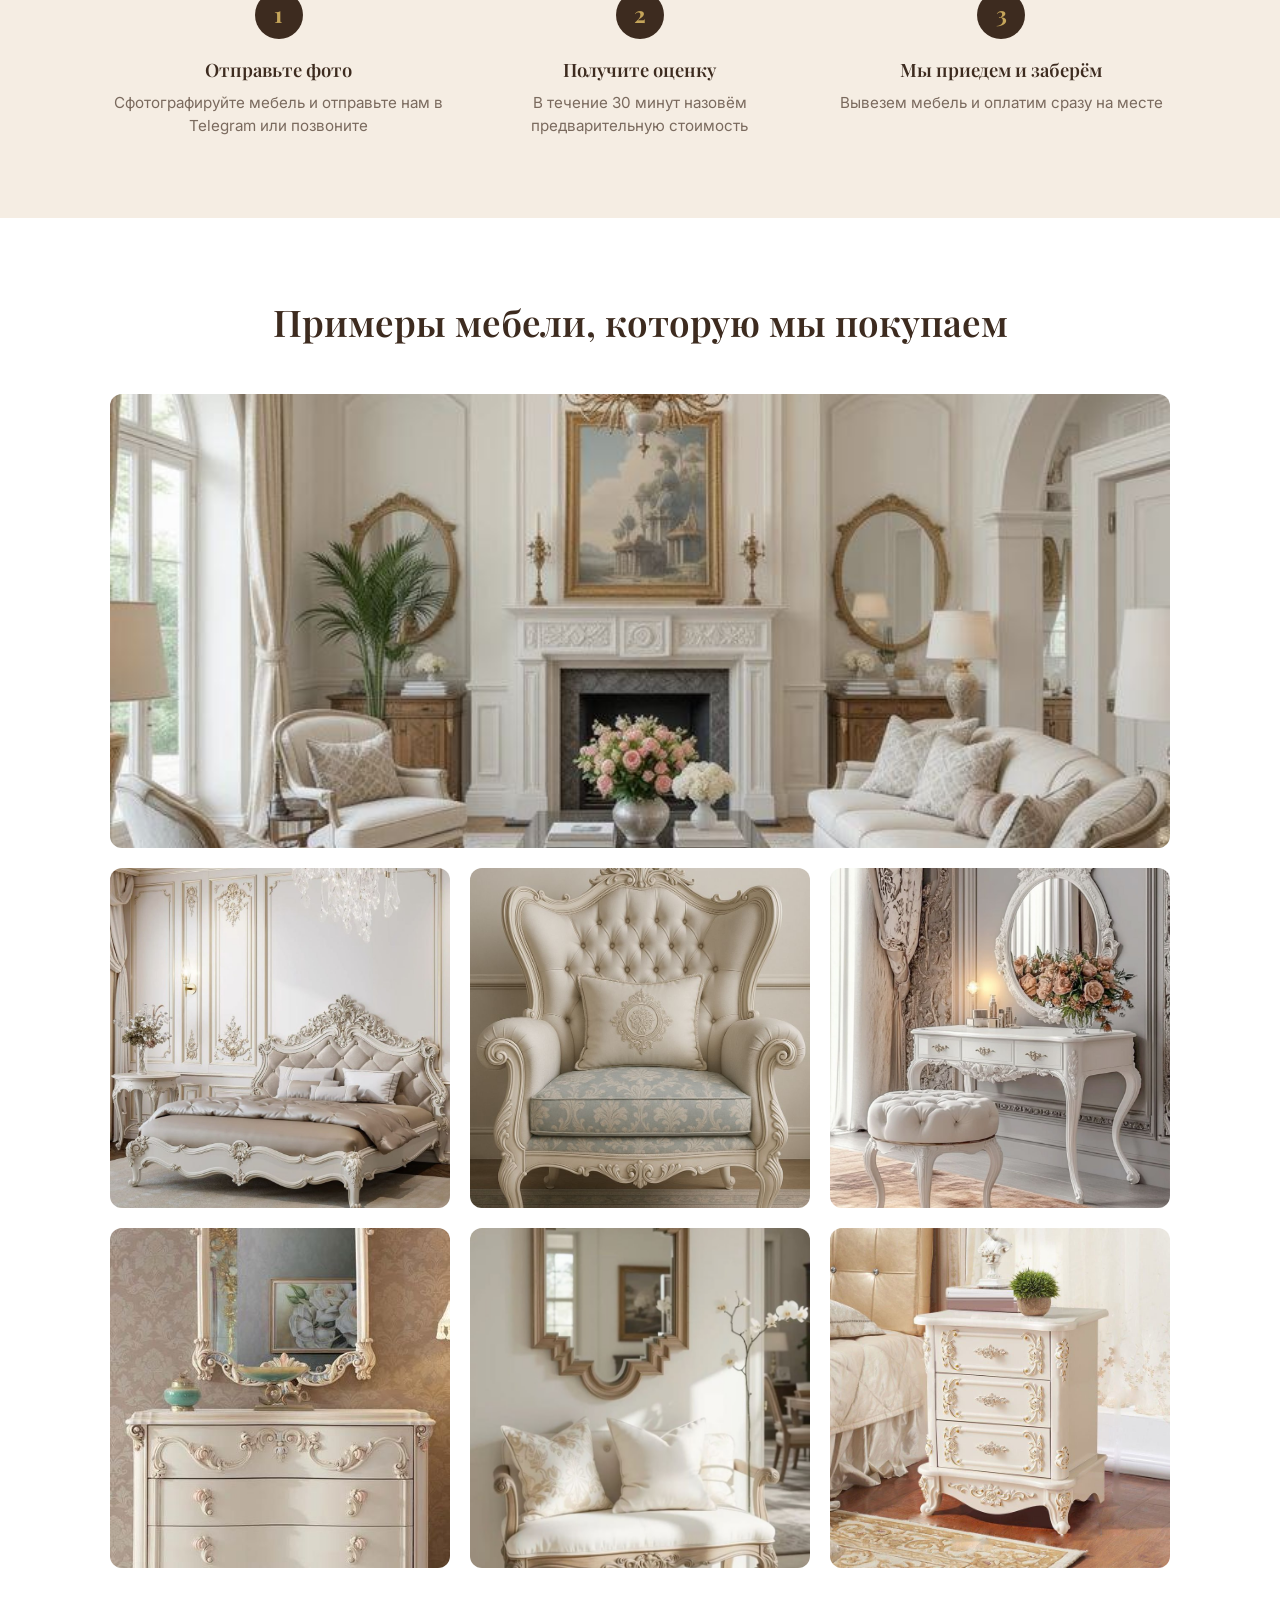
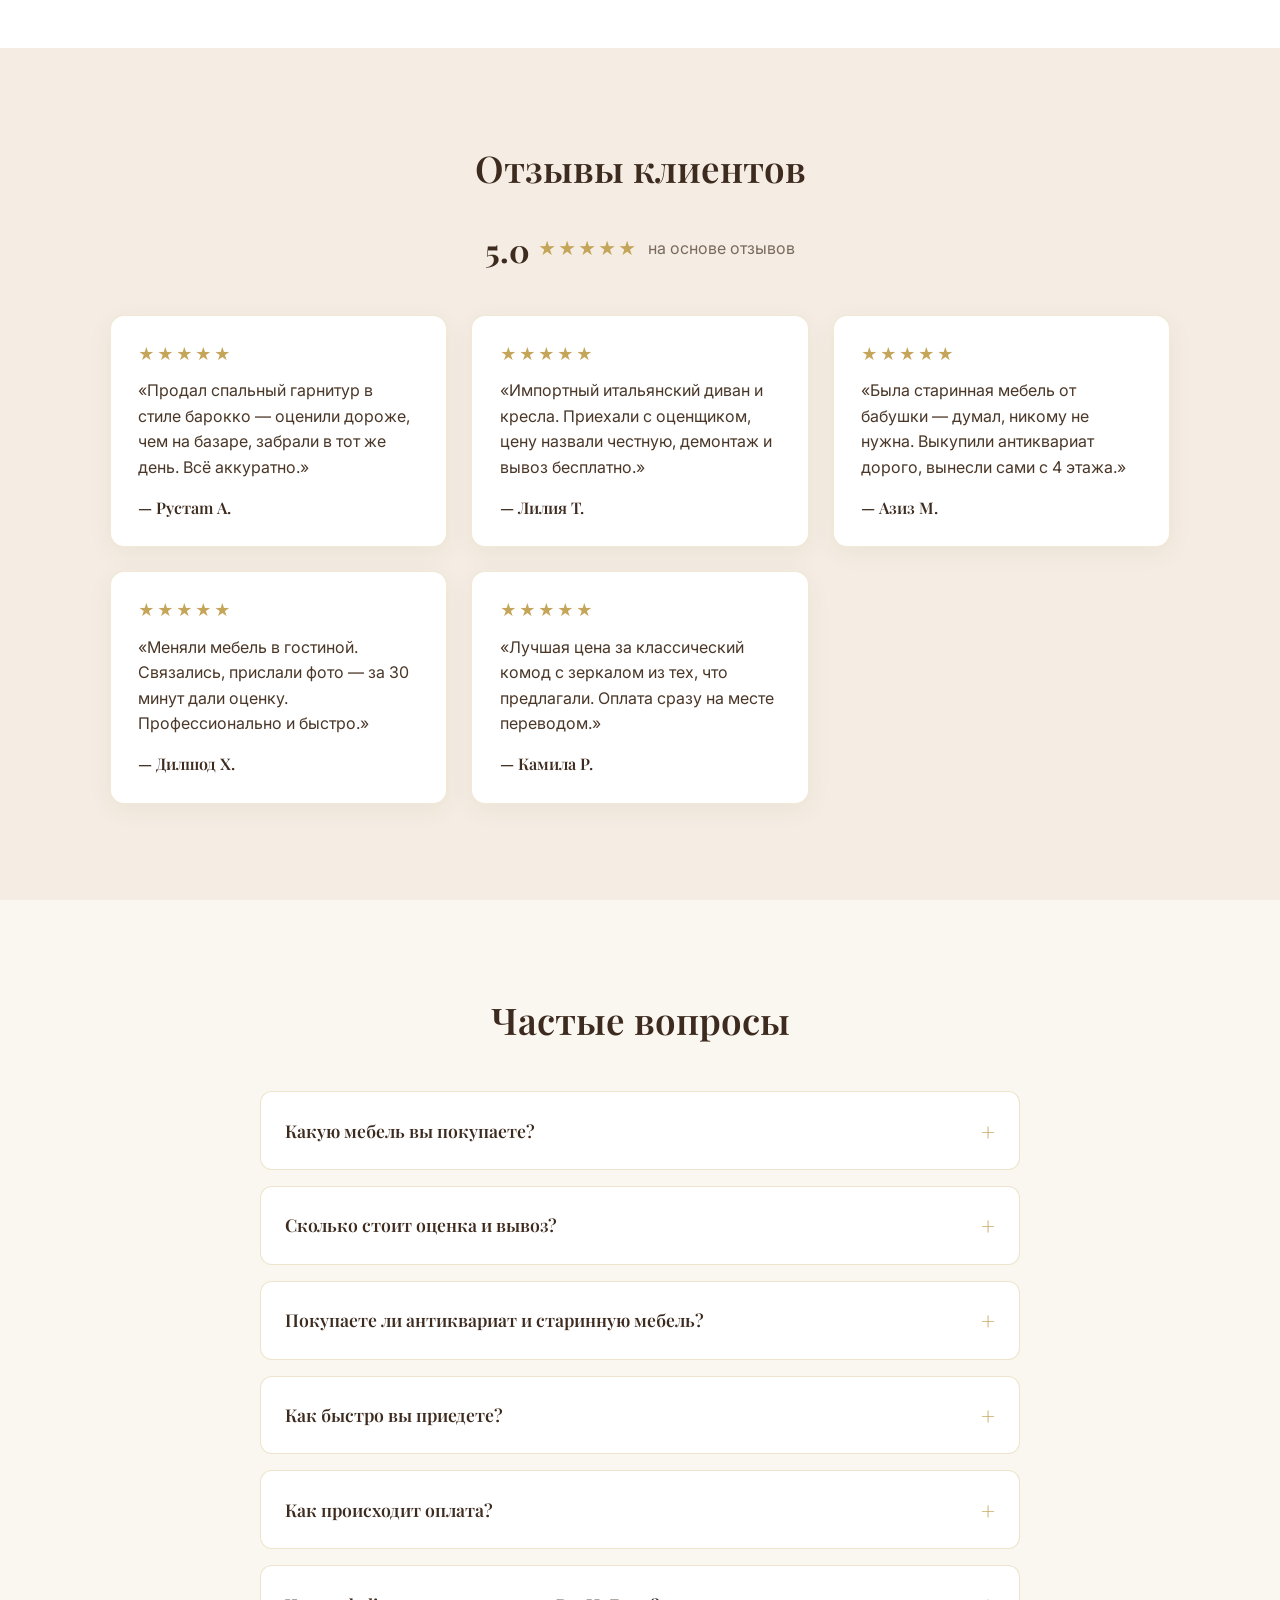
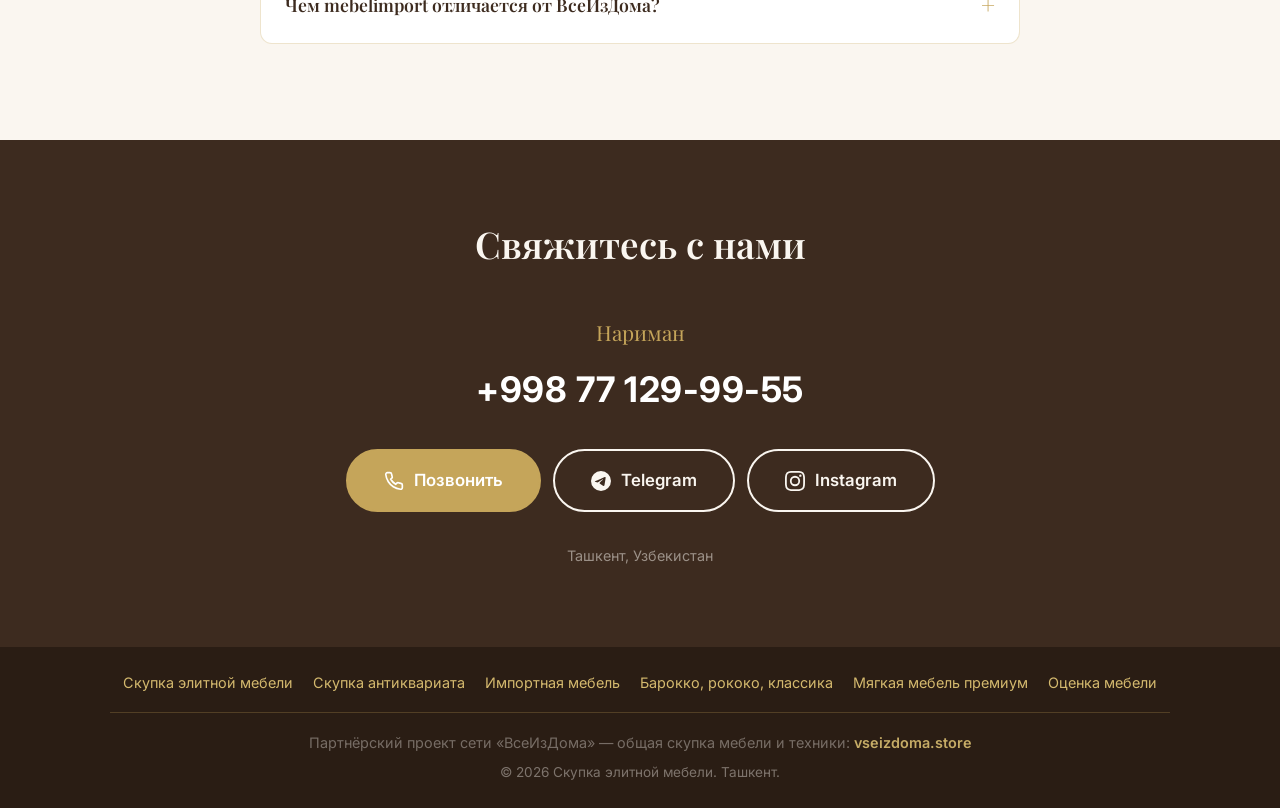
==== commit 7edaaf7b: "SEO Фаза B: 6 целевых подстраниц + subpage.css (люкс-тема) - subpage.css: компоненты подстраниц в go" ====
--- a/index.html
+++ b/index.html
@@ -256,6 +256,14 @@
 
     <footer class="footer">
         <div class="container">
+            <nav class="footer__nav">
+                <a href="skupka-elitnoy-mebeli.html">Скупка элитной мебели</a>
+                <a href="skupka-antikvariata.html">Скупка антиквариата</a>
+                <a href="skupka-italyanskoy-mebeli.html">Импортная мебель</a>
+                <a href="skupka-klassicheskoy-mebeli.html">Барокко, рококо, классика</a>
+                <a href="skupka-myagkoy-mebeli.html">Мягкая мебель премиум</a>
+                <a href="otsenka-mebeli.html">Оценка мебели</a>
+            </nav>
             <p class="footer__partner"><span data-ru="Партнёрский проект сети «ВсеИзДома» — общая скупка мебели и техники: " data-uz="«ВсеИзДома» tarmog'ining hamkor loyihasi — umumiy mebel va texnika: ">Партнёрский проект сети «ВсеИзДома» — общая скупка мебели и техники: </span><a href="https://vseizdoma.store/" target="_blank" rel="noopener">vseizdoma.store</a></p>
             <p data-ru="&copy; 2026 Скупка элитной мебели. Ташкент." data-uz="&copy; 2026 Import mebel sotib olish. Toshkent.">&copy; 2026 Скупка элитной мебели. Ташкент.</p>
         </div>
--- a/style.css
+++ b/style.css
@@ -673,3 +673,23 @@
 @media (min-width: 1000px) {
     .reviews__grid { grid-template-columns: repeat(3, 1fr); }
 }
+
+/* ===== FOOTER NAV / PARTNER ===== */
+.footer__nav {
+    display: flex;
+    flex-wrap: wrap;
+    justify-content: center;
+    gap: 10px 20px;
+    margin-bottom: 18px;
+    padding-bottom: 18px;
+    border-bottom: 1px solid rgba(197, 165, 90, 0.25);
+}
+.footer__nav a {
+    color: var(--gold-light);
+    text-decoration: none;
+    font-size: .9rem;
+    font-family: 'Inter', sans-serif;
+}
+.footer__nav a:hover { color: var(--gold); text-decoration: underline; }
+.footer__partner { font-size: .9rem; margin-bottom: .5rem; opacity: .92; }
+.footer__partner a { color: var(--gold-light); font-weight: 600; }
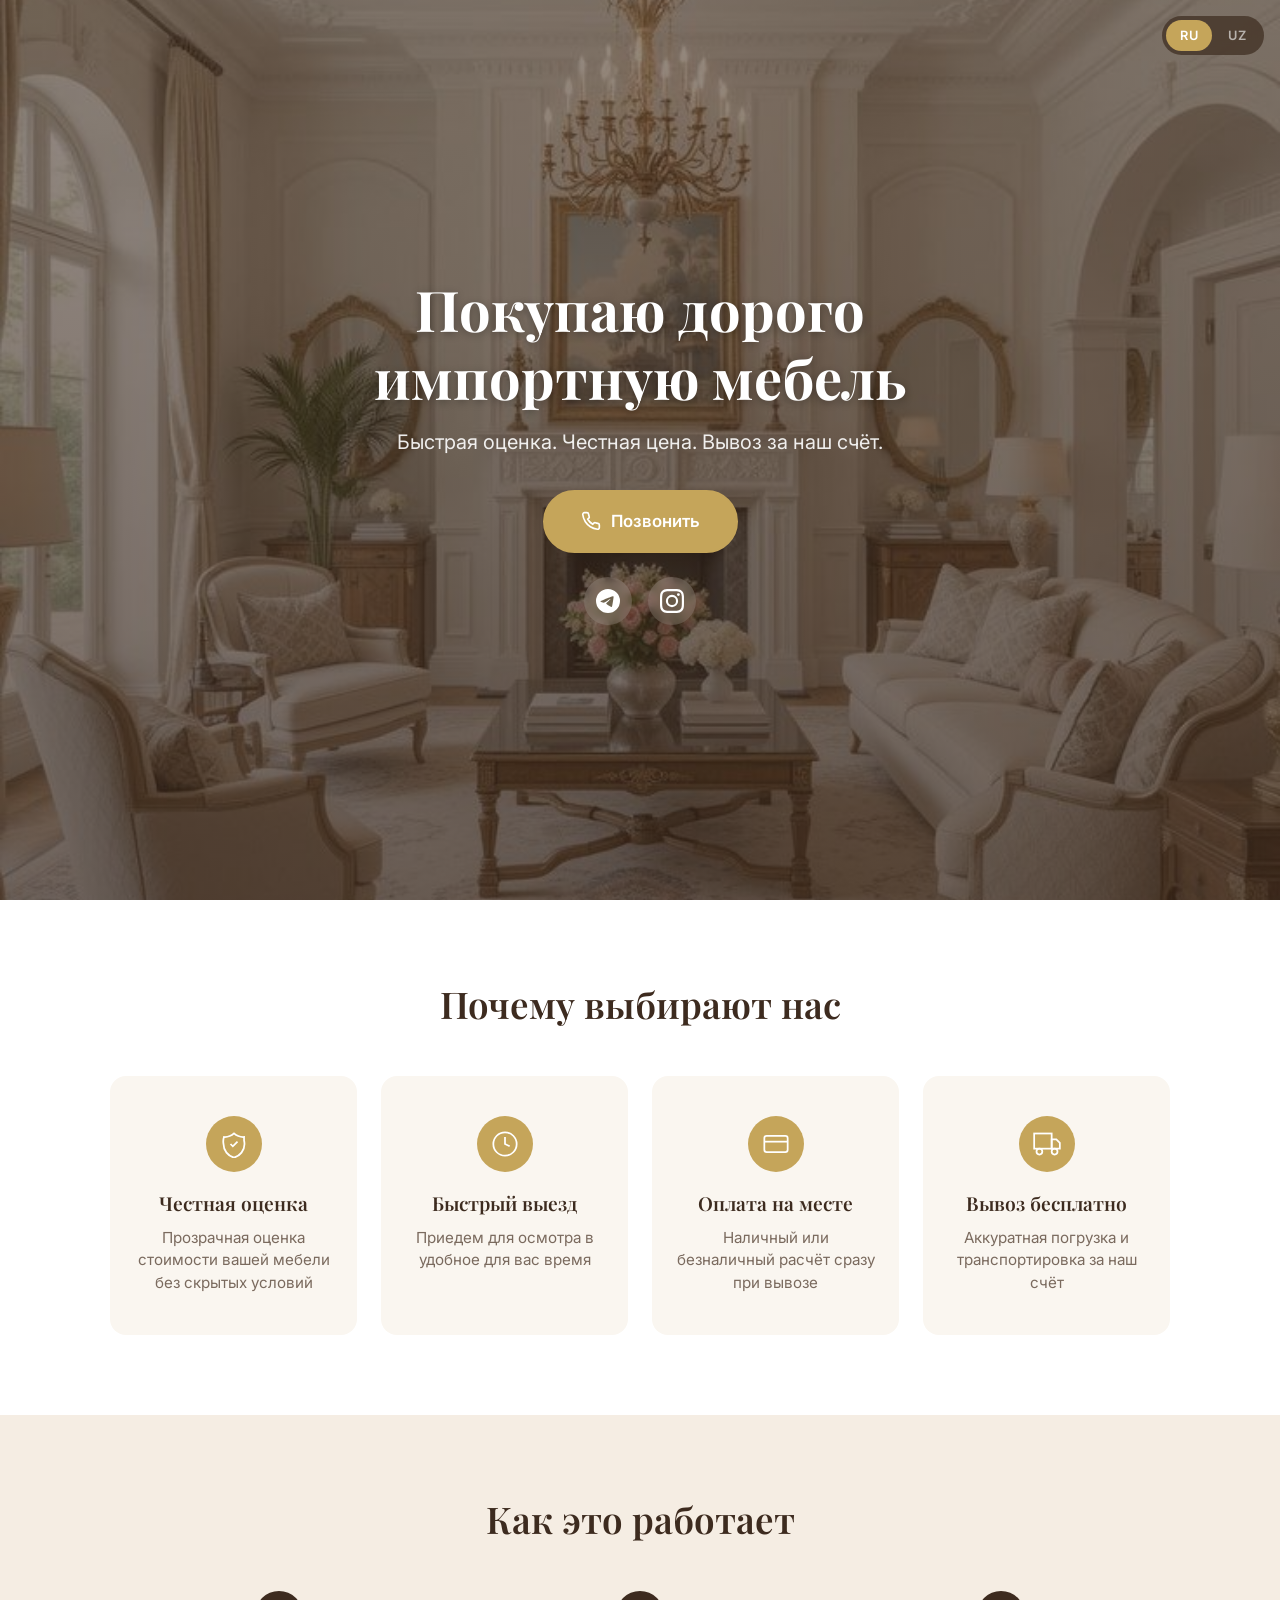
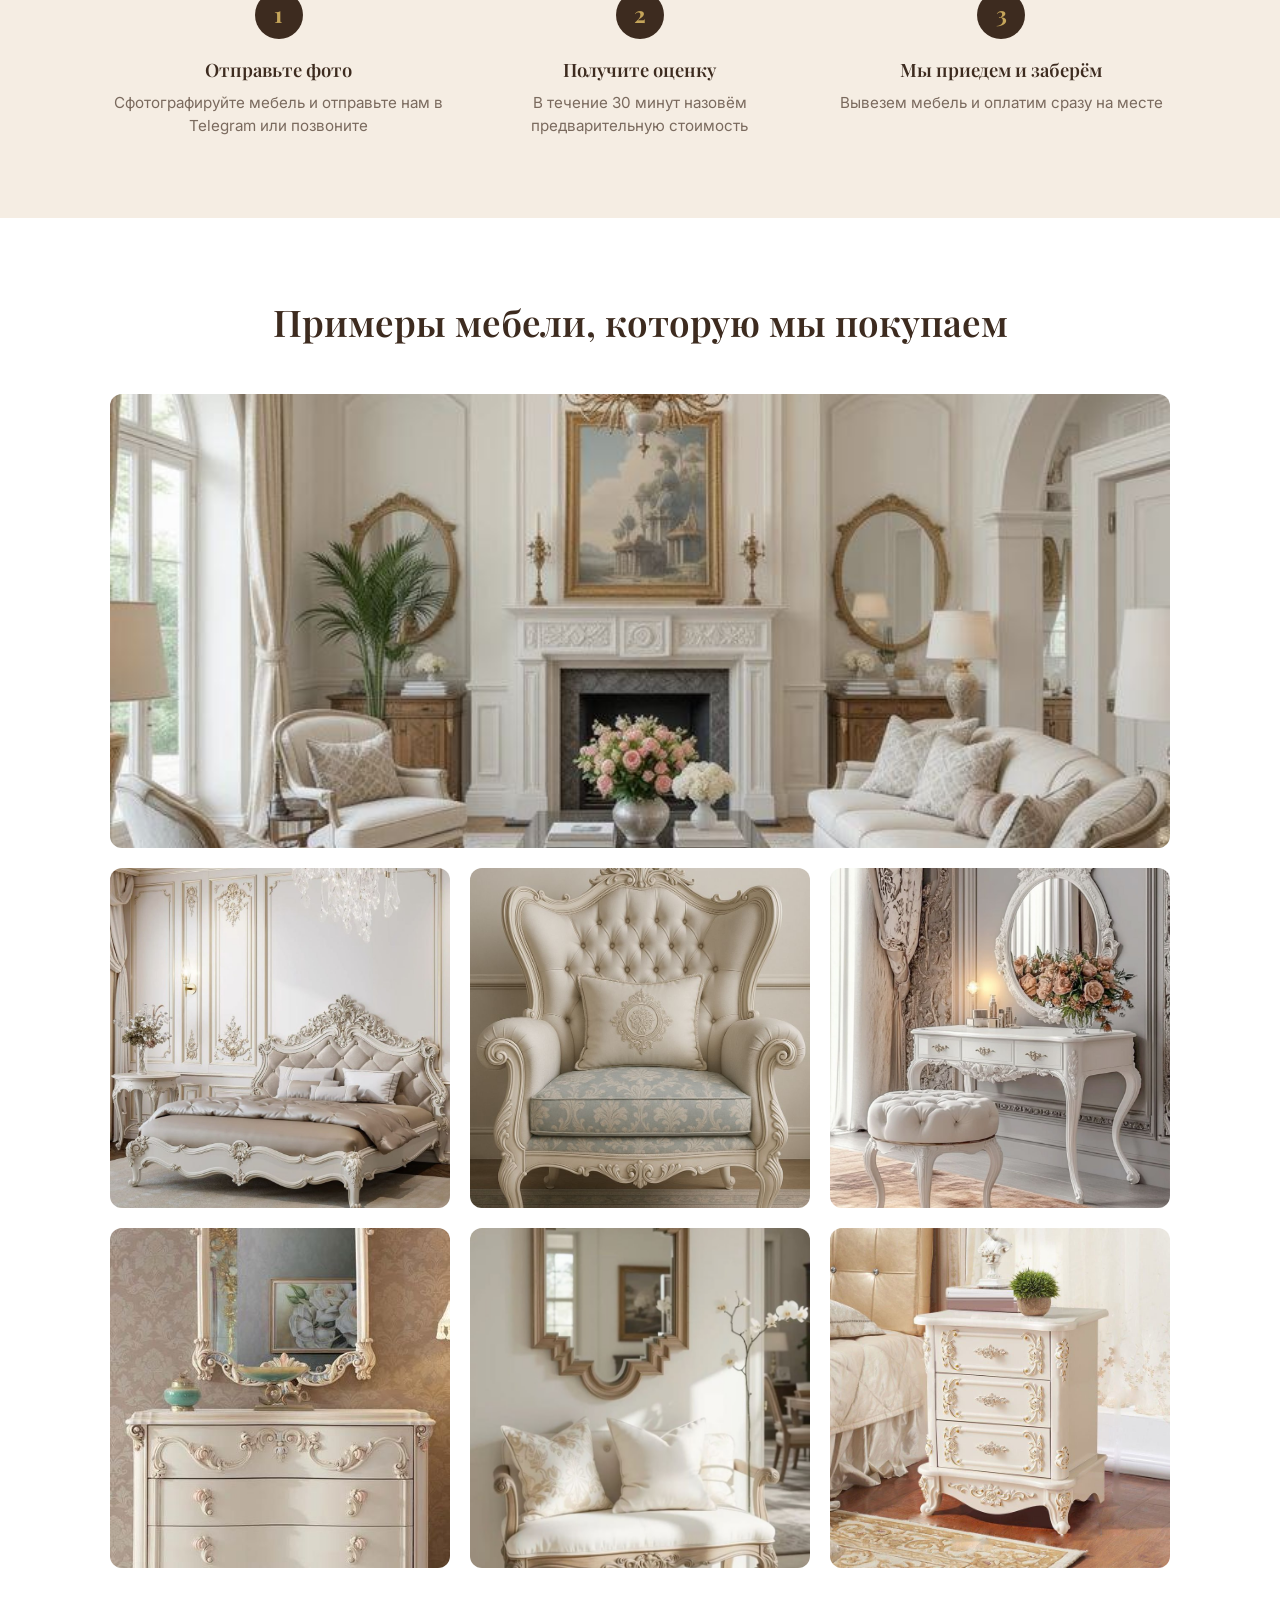
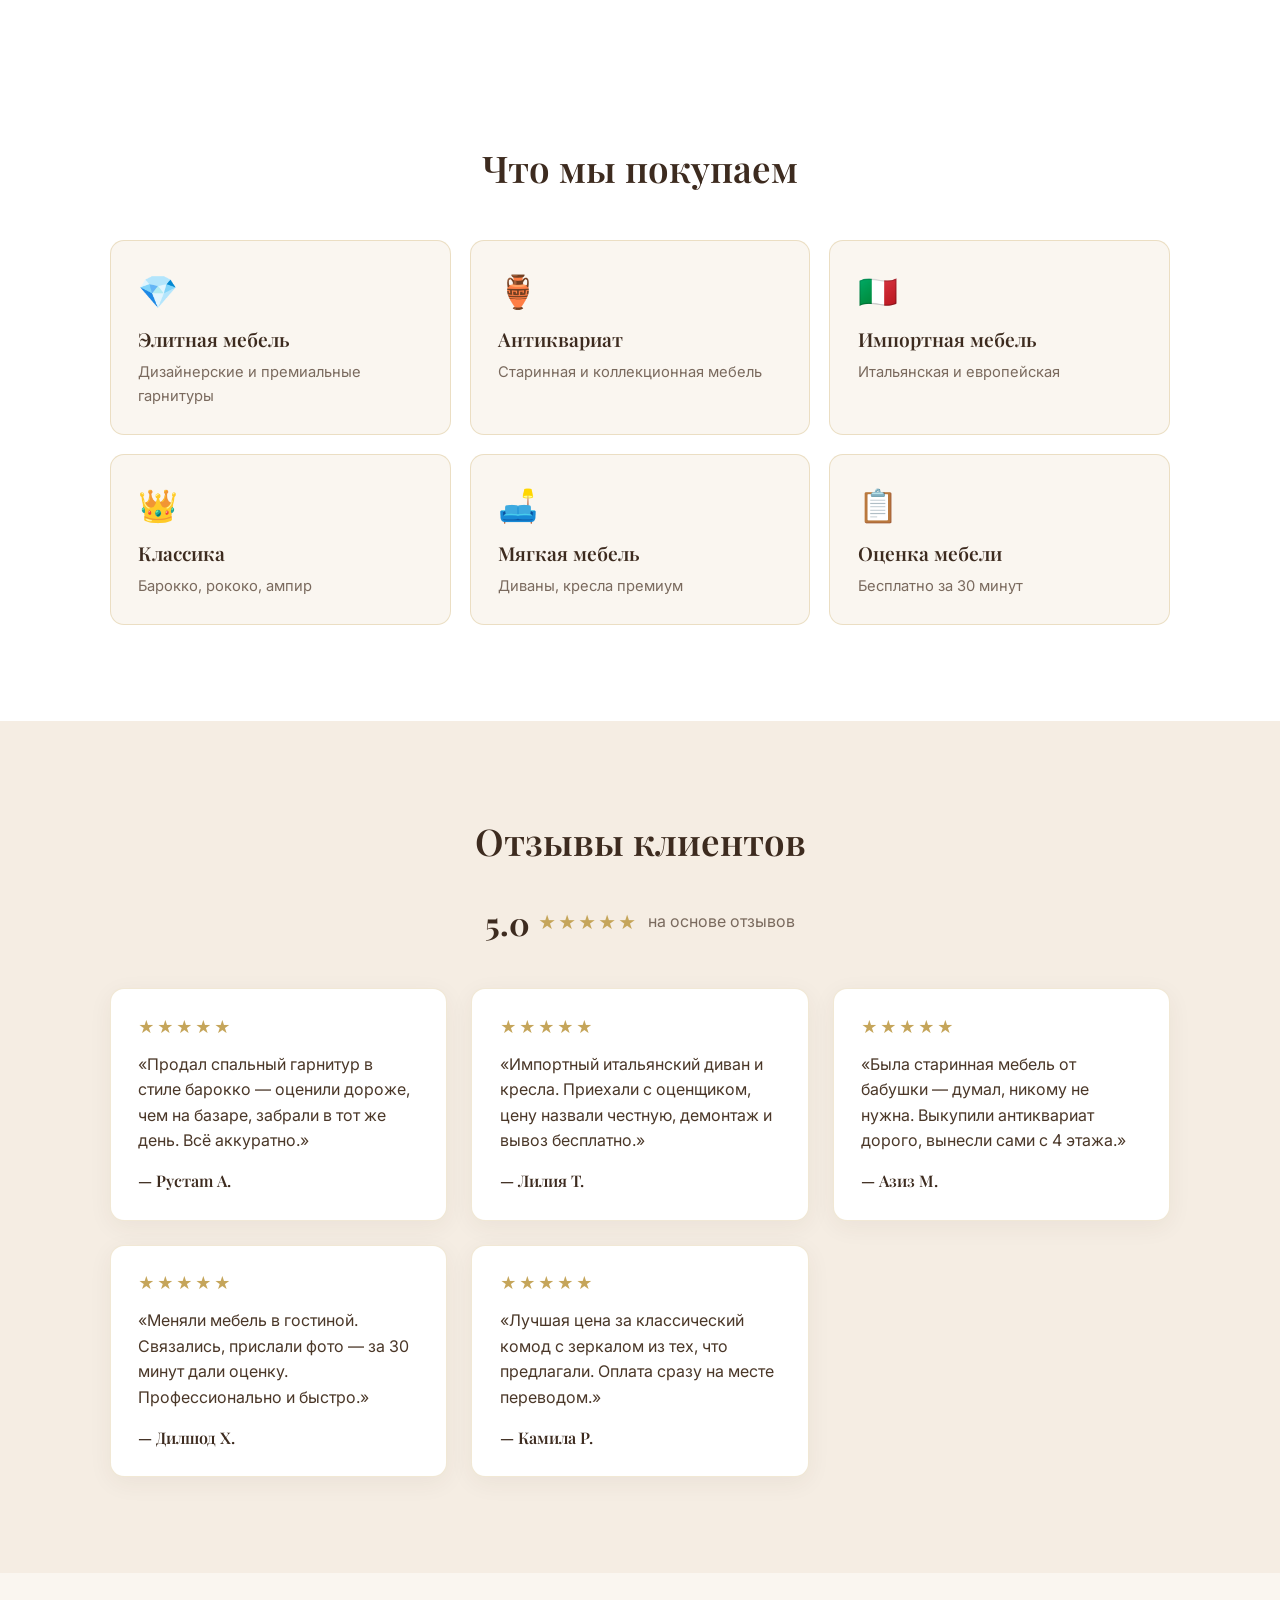
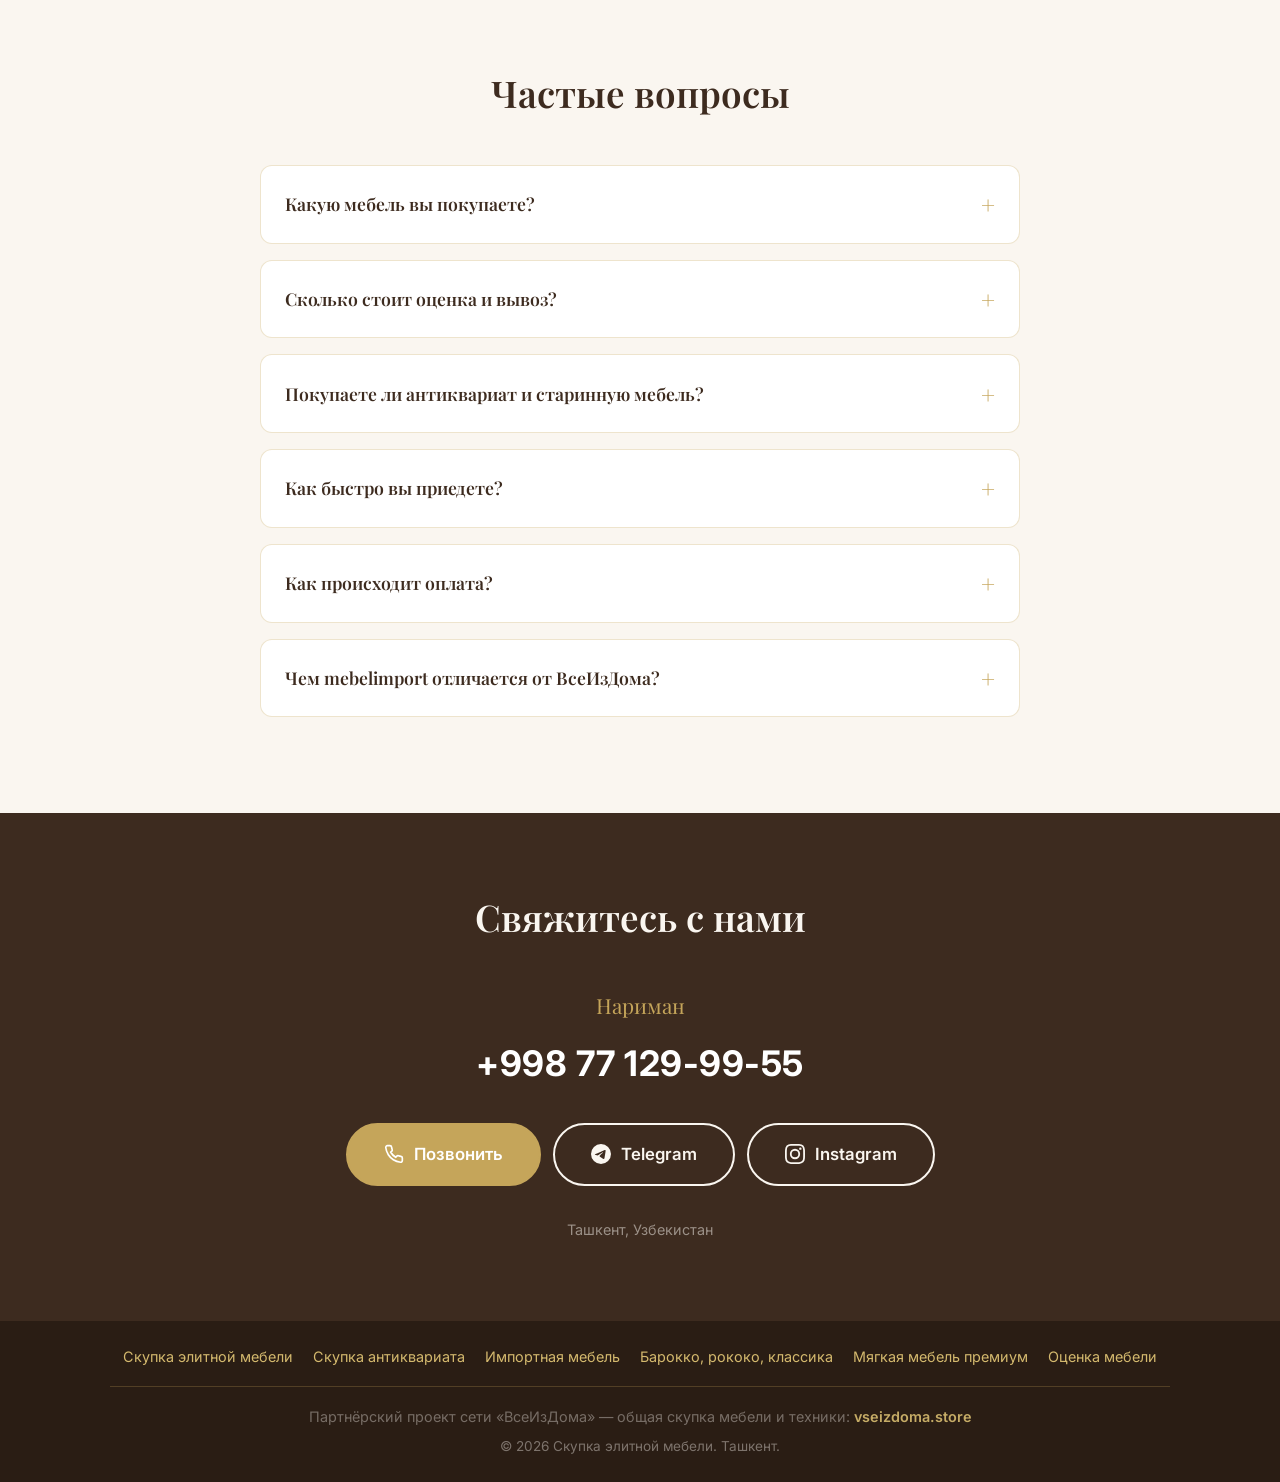
==== commit baefb7de: "главная: секция «Что мы покупаем» — карточки-переходы на 6 подстраниц Видимая навигация с главной на" ====
--- a/index.html
+++ b/index.html
@@ -150,6 +150,45 @@
                 <div class="gallery__item">
                     <img src="images/photo-7.jpg" alt="Прикроватная тумба" loading="lazy">
                 </div>
+            </div>
+        </div>
+    </section>
+
+    <!-- DIRECTIONS -->
+    <section class="directions" id="directions">
+        <div class="container">
+            <h2 class="section-title" data-ru="Что мы покупаем" data-uz="Biz nima sotib olamiz">Что мы покупаем</h2>
+            <div class="directions__grid">
+                <a href="skupka-elitnoy-mebeli.html" class="direction-card">
+                    <span class="direction-card__icon">💎</span>
+                    <span class="direction-card__title" data-ru="Элитная мебель" data-uz="Elita mebel">Элитная мебель</span>
+                    <span class="direction-card__desc" data-ru="Дизайнерские и премиальные гарнитуры" data-uz="Dizaynerlik va premium garniturlar">Дизайнерские и премиальные гарнитуры</span>
+                </a>
+                <a href="skupka-antikvariata.html" class="direction-card">
+                    <span class="direction-card__icon">🏺</span>
+                    <span class="direction-card__title" data-ru="Антиквариат" data-uz="Antikvariat">Антиквариат</span>
+                    <span class="direction-card__desc" data-ru="Старинная и коллекционная мебель" data-uz="Eski va kolleksion mebel">Старинная и коллекционная мебель</span>
+                </a>
+                <a href="skupka-italyanskoy-mebeli.html" class="direction-card">
+                    <span class="direction-card__icon">🇮🇹</span>
+                    <span class="direction-card__title" data-ru="Импортная мебель" data-uz="Import mebel">Импортная мебель</span>
+                    <span class="direction-card__desc" data-ru="Итальянская и европейская" data-uz="Italyan va yevropa">Итальянская и европейская</span>
+                </a>
+                <a href="skupka-klassicheskoy-mebeli.html" class="direction-card">
+                    <span class="direction-card__icon">👑</span>
+                    <span class="direction-card__title" data-ru="Классика" data-uz="Klassika">Классика</span>
+                    <span class="direction-card__desc" data-ru="Барокко, рококо, ампир" data-uz="Barokko, rokoko, ampir">Барокко, рококо, ампир</span>
+                </a>
+                <a href="skupka-myagkoy-mebeli.html" class="direction-card">
+                    <span class="direction-card__icon">🛋️</span>
+                    <span class="direction-card__title" data-ru="Мягкая мебель" data-uz="Yumshoq mebel">Мягкая мебель</span>
+                    <span class="direction-card__desc" data-ru="Диваны, кресла премиум" data-uz="Divan, kreslo premium">Диваны, кресла премиум</span>
+                </a>
+                <a href="otsenka-mebeli.html" class="direction-card">
+                    <span class="direction-card__icon">📋</span>
+                    <span class="direction-card__title" data-ru="Оценка мебели" data-uz="Mebel baholash">Оценка мебели</span>
+                    <span class="direction-card__desc" data-ru="Бесплатно за 30 минут" data-uz="30 daqiqada bepul">Бесплатно за 30 минут</span>
+                </a>
             </div>
         </div>
     </section>
--- a/style.css
+++ b/style.css
@@ -693,3 +693,46 @@
 .footer__nav a:hover { color: var(--gold); text-decoration: underline; }
 .footer__partner { font-size: .9rem; margin-bottom: .5rem; opacity: .92; }
 .footer__partner a { color: var(--gold-light); font-weight: 600; }
+
+/* ===== DIRECTIONS ===== */
+.directions { padding: 6rem 0; background: var(--white); }
+.directions__grid {
+    display: grid;
+    grid-template-columns: 1fr;
+    gap: 1.2rem;
+}
+.direction-card {
+    display: flex;
+    flex-direction: column;
+    align-items: flex-start;
+    gap: .4rem;
+    background: var(--cream);
+    border: 1px solid rgba(197, 165, 90, 0.3);
+    border-radius: 14px;
+    padding: 1.6rem 1.7rem;
+    text-decoration: none;
+    transition: all .25s ease;
+}
+.direction-card:hover {
+    border-color: var(--gold);
+    transform: translateY(-3px);
+    box-shadow: 0 12px 30px rgba(61, 43, 31, 0.1);
+}
+.direction-card__icon { font-size: 2rem; }
+.direction-card__title {
+    font-family: 'Playfair Display', serif;
+    font-size: 1.2rem;
+    font-weight: 600;
+    color: var(--brown);
+}
+.direction-card__desc {
+    font-family: 'Inter', sans-serif;
+    font-size: .92rem;
+    color: var(--text-light);
+}
+@media (min-width: 640px) {
+    .directions__grid { grid-template-columns: repeat(2, 1fr); }
+}
+@media (min-width: 980px) {
+    .directions__grid { grid-template-columns: repeat(3, 1fr); }
+}
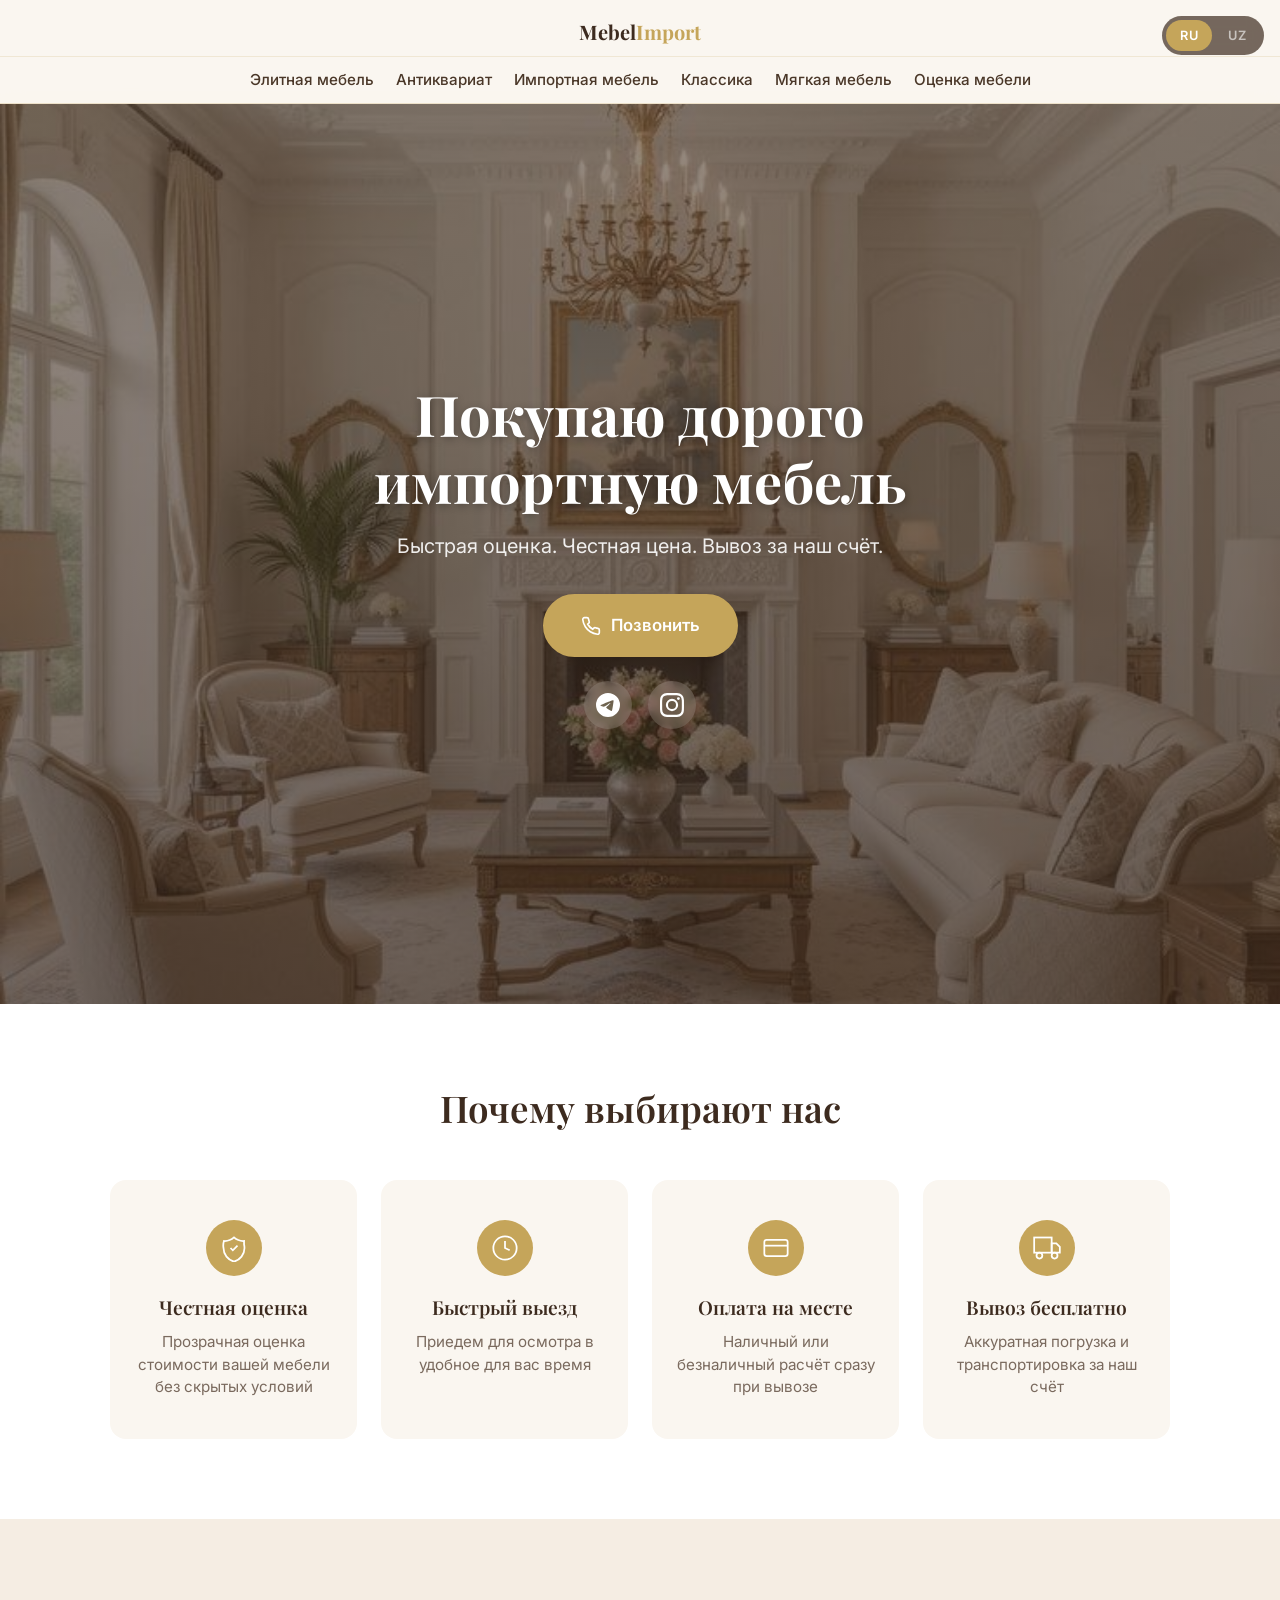
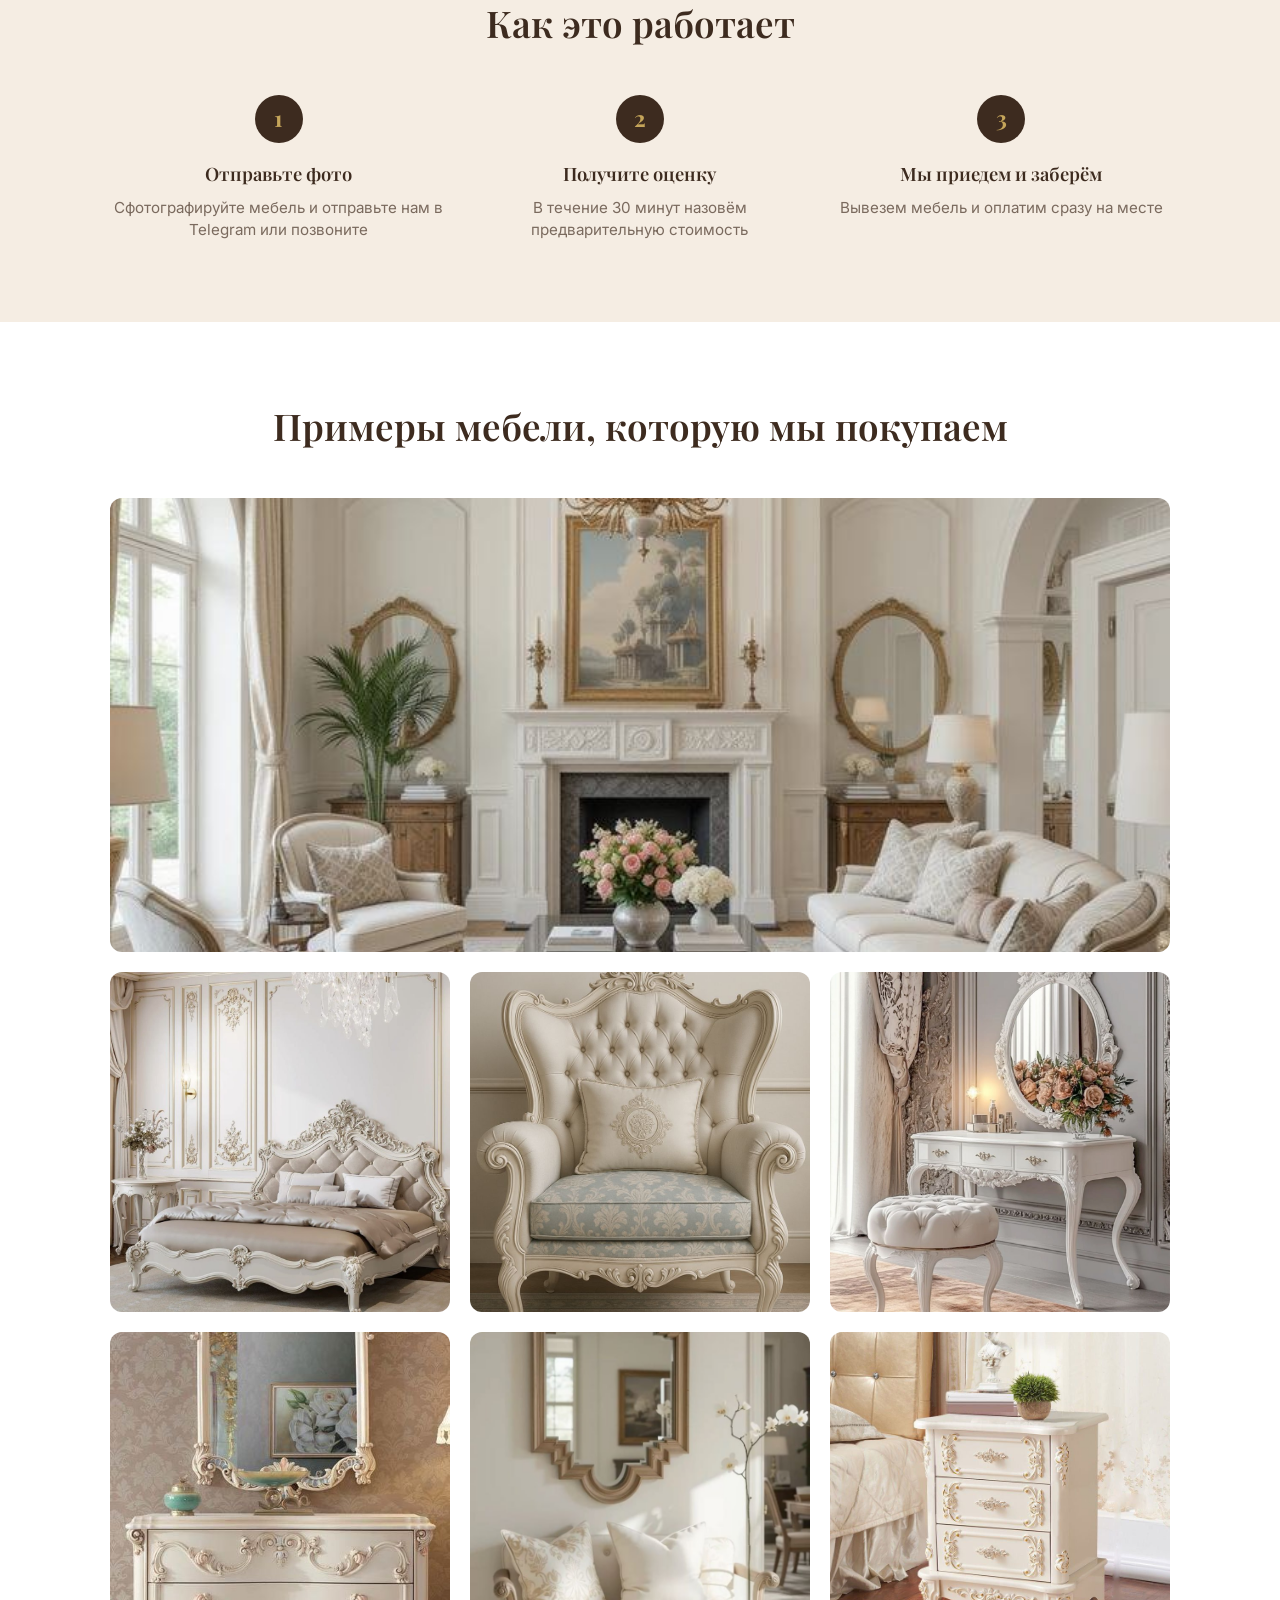
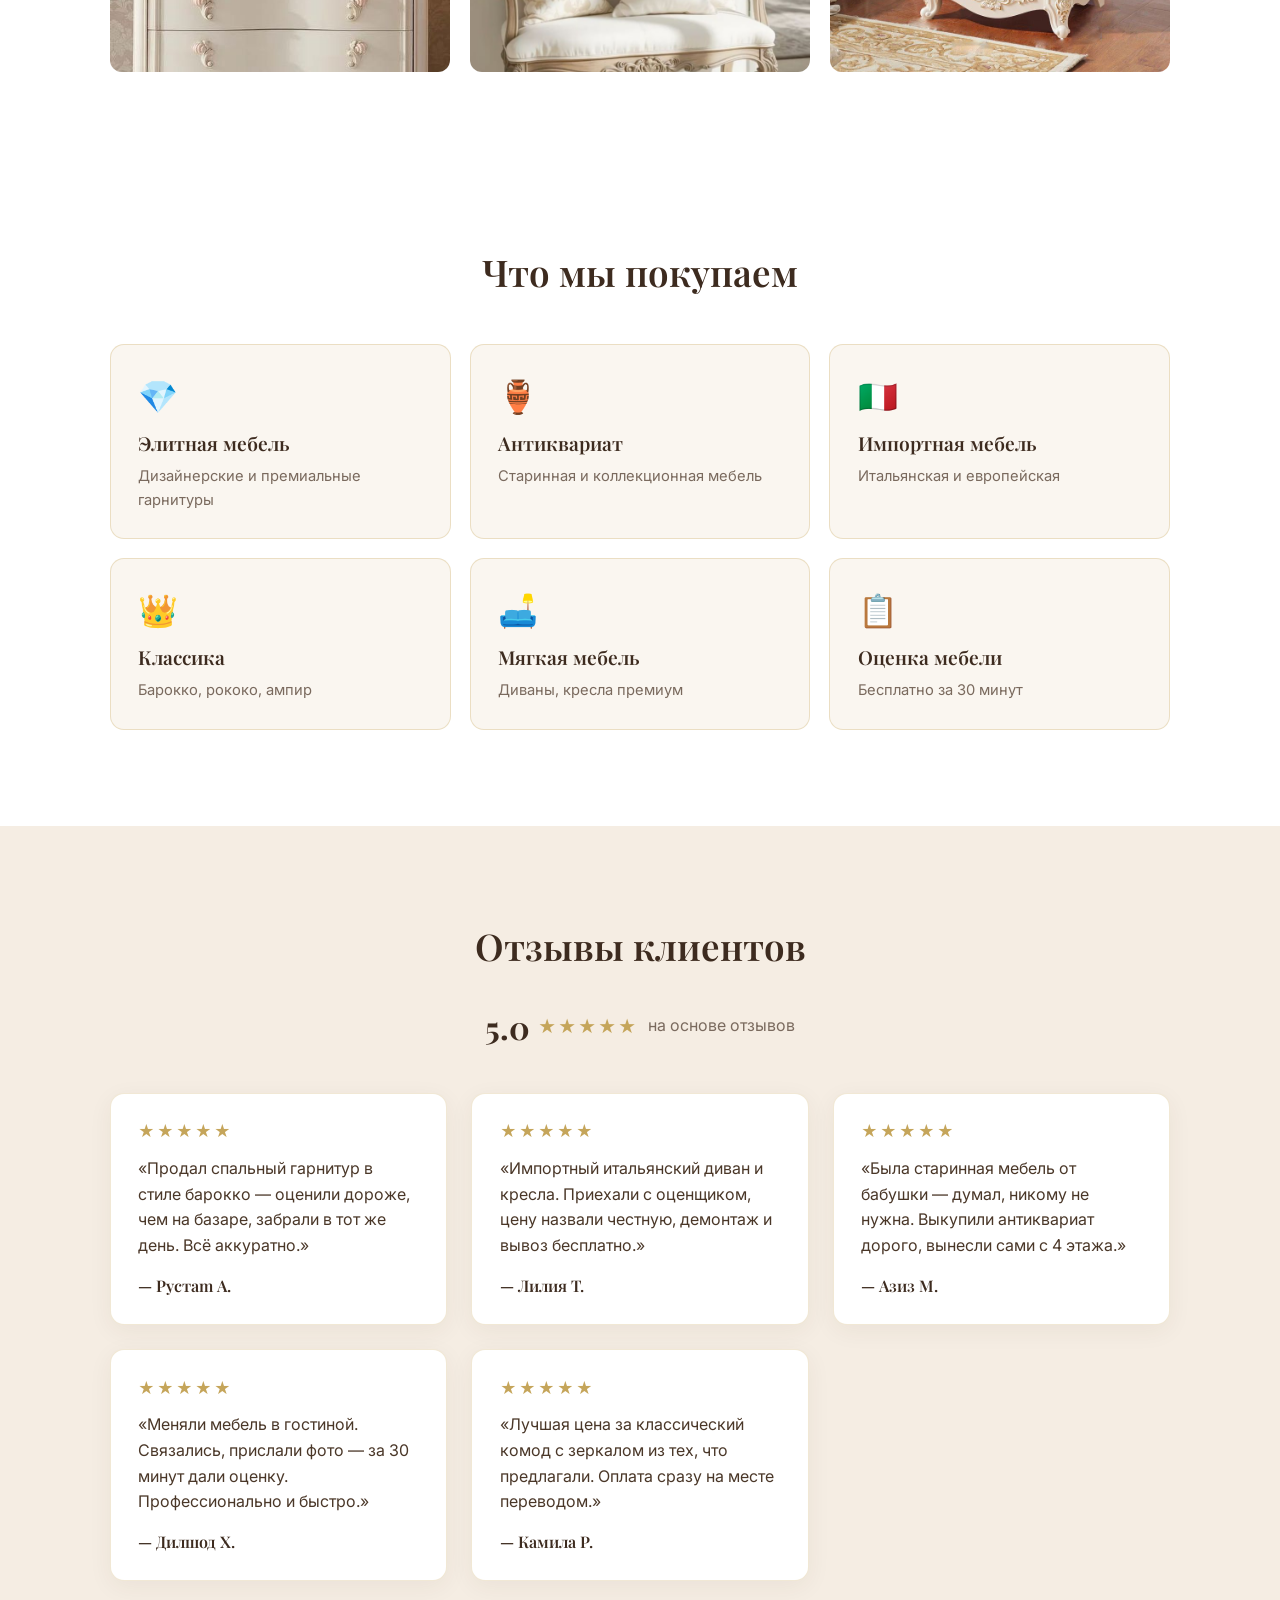
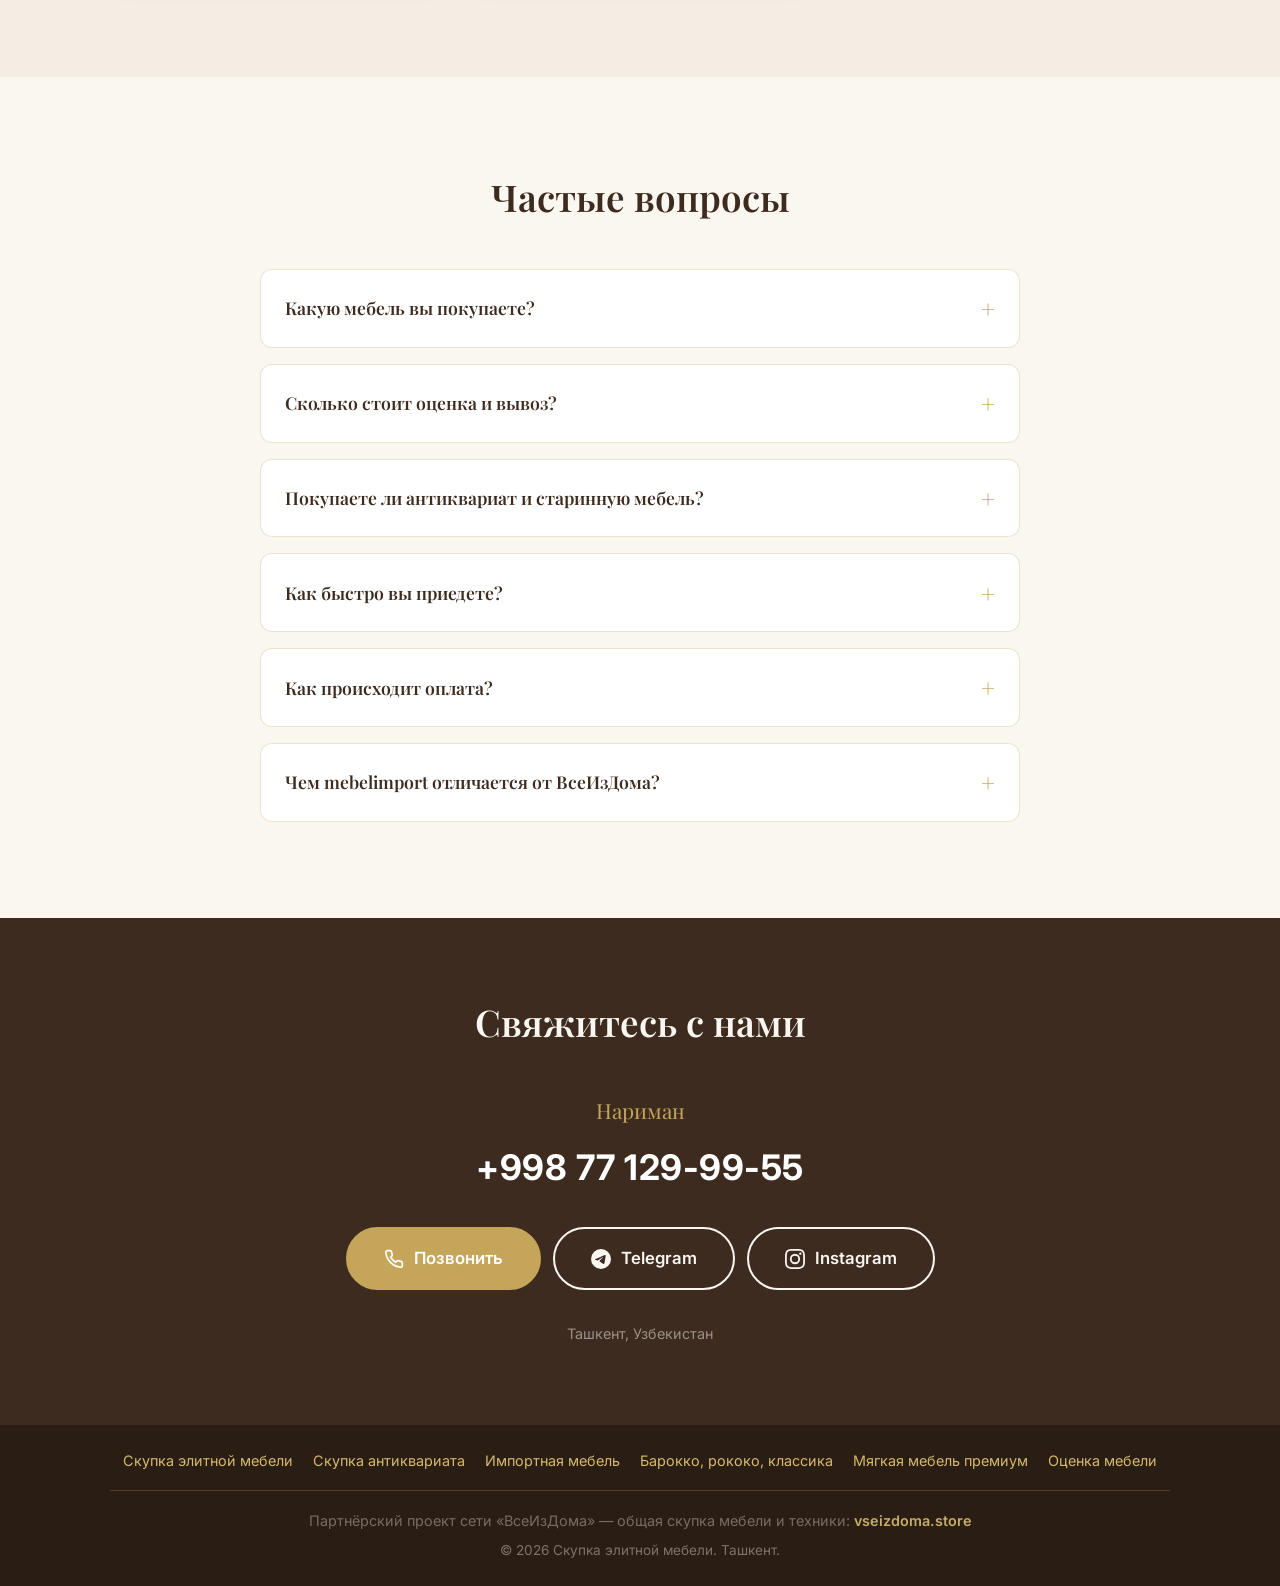
==== commit 244feda9: "главная: верхняя sticky-шапка с навигацией на подстраницы Логотип + горизонтальная лента ссылок на 6" ====
--- a/index.html
+++ b/index.html
@@ -35,6 +35,23 @@
     <link rel="help" type="text/plain" href="/llms.txt">
 </head>
 <body>
+
+    <!-- TOP HEADER NAV -->
+    <header class="site-header">
+        <div class="container site-header__top">
+            <a href="/" class="logo">Mebel<span>Import</span></a>
+        </div>
+        <nav class="site-nav">
+            <div class="site-nav__scroll">
+                <a href="skupka-elitnoy-mebeli.html" data-ru="Элитная мебель" data-uz="Elita mebel">Элитная мебель</a>
+                <a href="skupka-antikvariata.html" data-ru="Антиквариат" data-uz="Antikvariat">Антиквариат</a>
+                <a href="skupka-italyanskoy-mebeli.html" data-ru="Импортная мебель" data-uz="Import mebel">Импортная мебель</a>
+                <a href="skupka-klassicheskoy-mebeli.html" data-ru="Классика" data-uz="Klassika">Классика</a>
+                <a href="skupka-myagkoy-mebeli.html" data-ru="Мягкая мебель" data-uz="Yumshoq mebel">Мягкая мебель</a>
+                <a href="otsenka-mebeli.html" data-ru="Оценка мебели" data-uz="Mebel baholash">Оценка мебели</a>
+            </div>
+        </nav>
+    </header>
 
     <!-- LANGUAGE SWITCHER -->
     <div class="lang-switcher" id="langSwitcher">
--- a/style.css
+++ b/style.css
@@ -736,3 +736,48 @@
 @media (min-width: 980px) {
     .directions__grid { grid-template-columns: repeat(3, 1fr); }
 }
+
+/* ===== TOP HEADER NAV ===== */
+.site-header {
+    position: sticky;
+    top: 0;
+    z-index: 50;
+    background: rgba(250, 246, 240, 0.95);
+    backdrop-filter: blur(12px);
+    -webkit-backdrop-filter: blur(12px);
+    border-bottom: 1px solid rgba(197, 165, 90, 0.25);
+}
+.site-header__top { display: flex; align-items: center; padding: 12px 20px 8px; }
+.site-header .logo {
+    font-family: 'Playfair Display', serif;
+    font-weight: 700;
+    font-size: 1.25rem;
+    color: var(--brown);
+    text-decoration: none;
+}
+.site-header .logo span { color: var(--gold); }
+.site-nav { border-top: 1px solid rgba(197, 165, 90, 0.18); }
+.site-nav__scroll {
+    display: flex;
+    gap: 22px;
+    overflow-x: auto;
+    white-space: nowrap;
+    padding: 11px 20px;
+    scrollbar-width: none;
+    -ms-overflow-style: none;
+}
+.site-nav__scroll::-webkit-scrollbar { display: none; }
+.site-nav__scroll a {
+    flex-shrink: 0;
+    color: var(--text);
+    text-decoration: none;
+    font-family: 'Inter', sans-serif;
+    font-size: .95rem;
+    font-weight: 500;
+    transition: color .2s;
+}
+.site-nav__scroll a:hover { color: var(--gold); }
+@media (min-width: 760px) {
+    .site-header__top { justify-content: center; padding-top: 16px; }
+    .site-nav__scroll { justify-content: center; }
+}
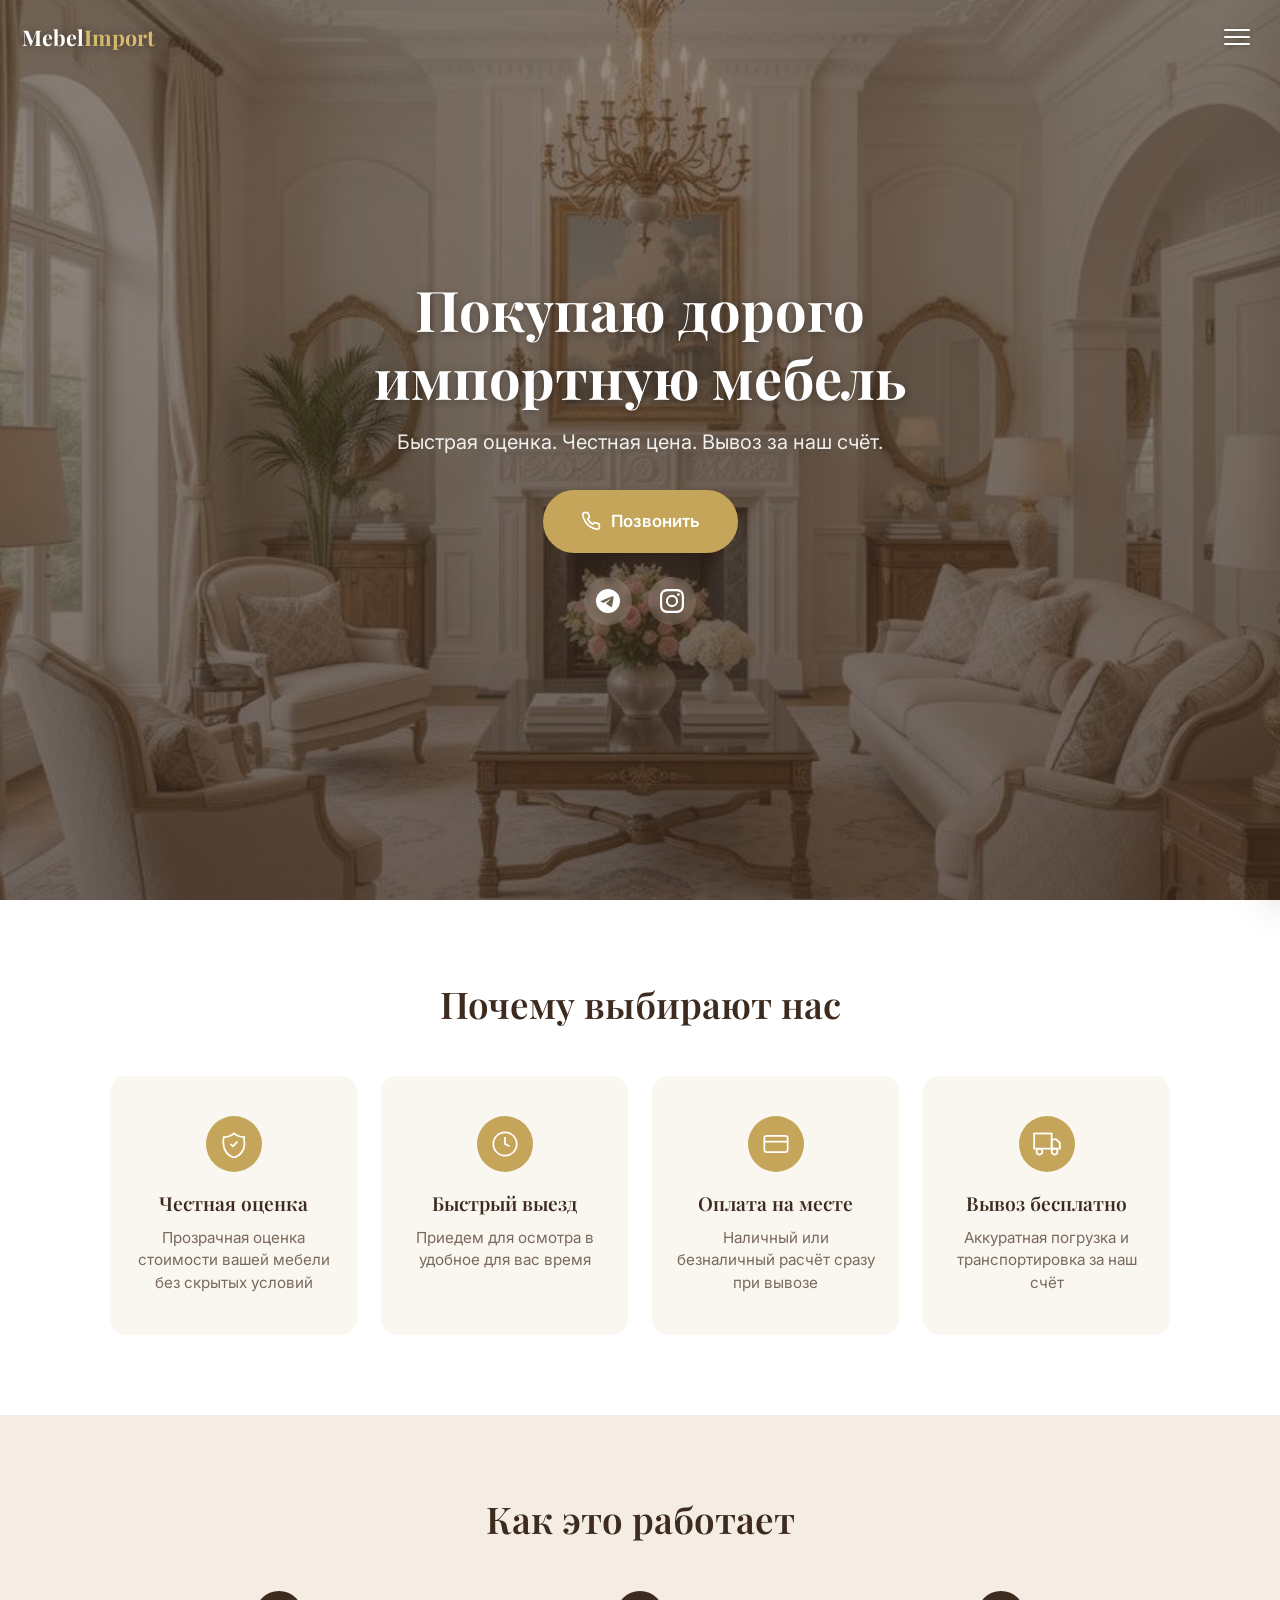
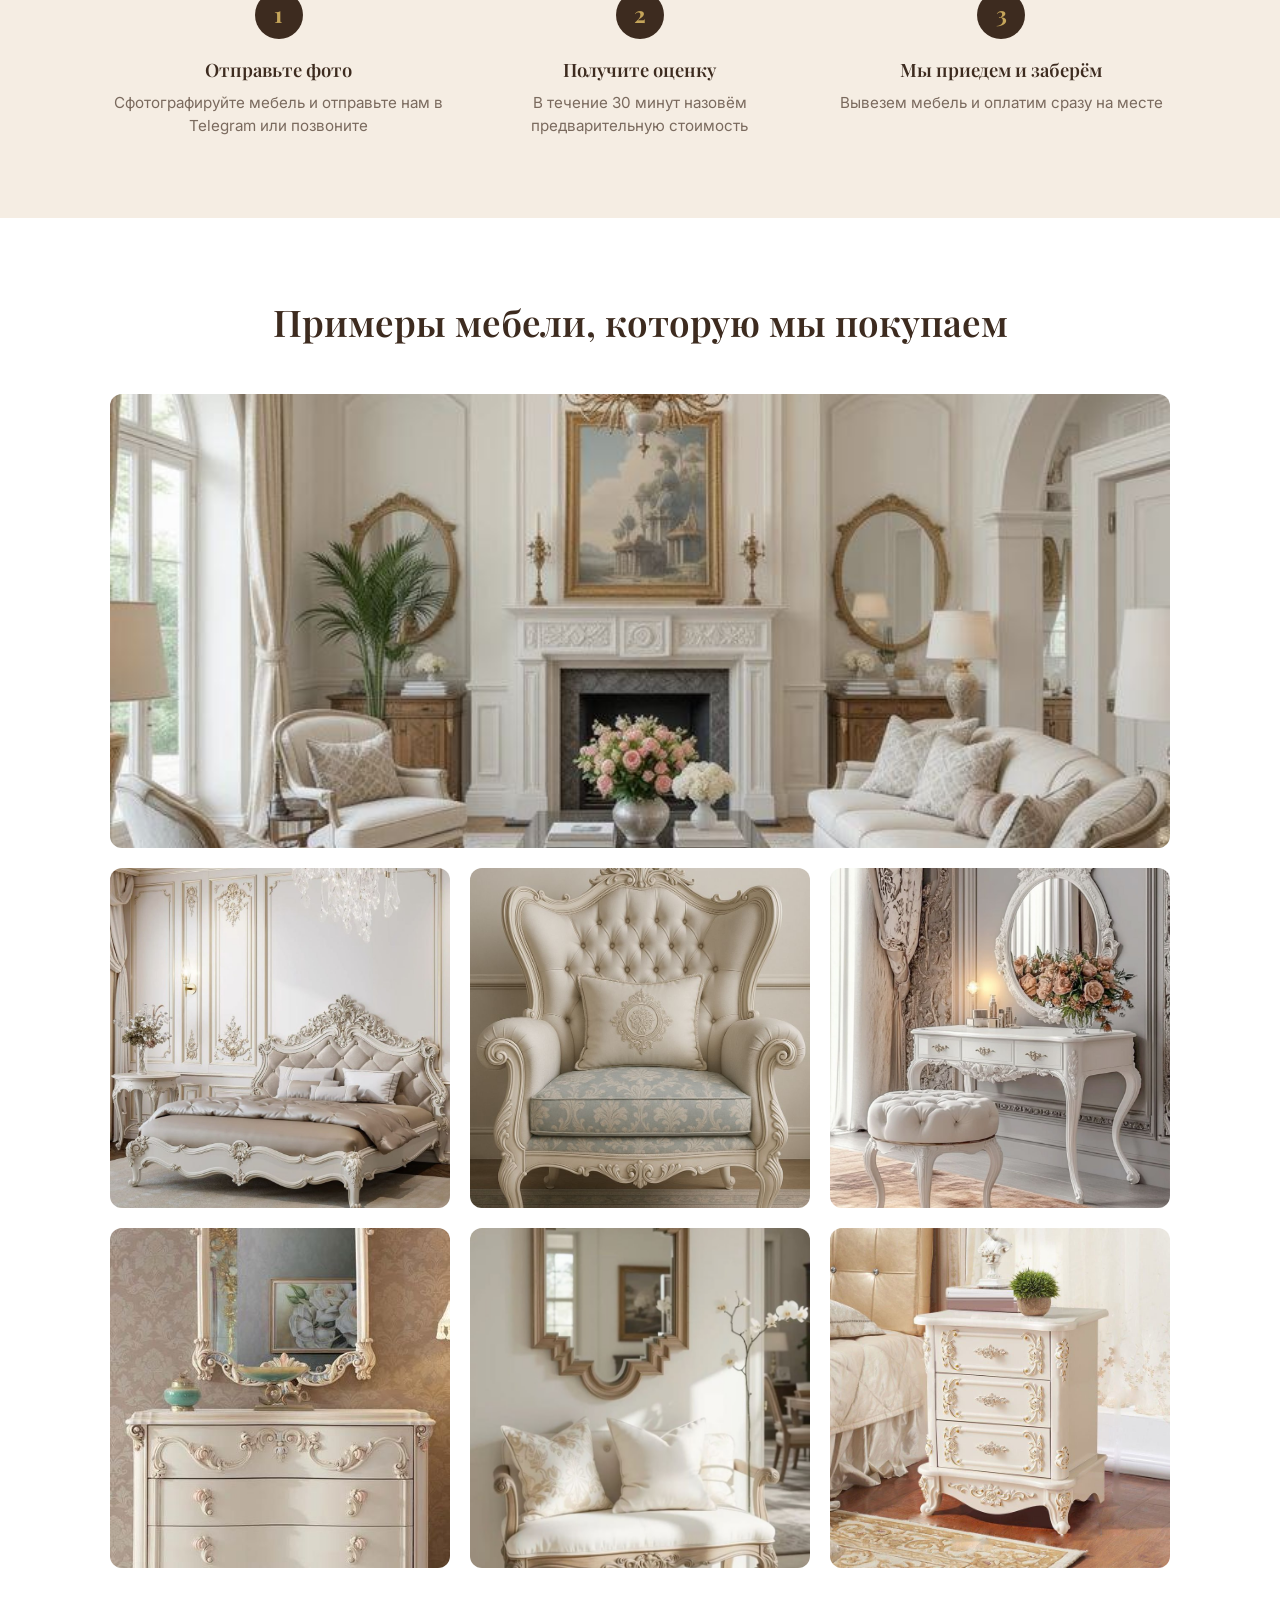
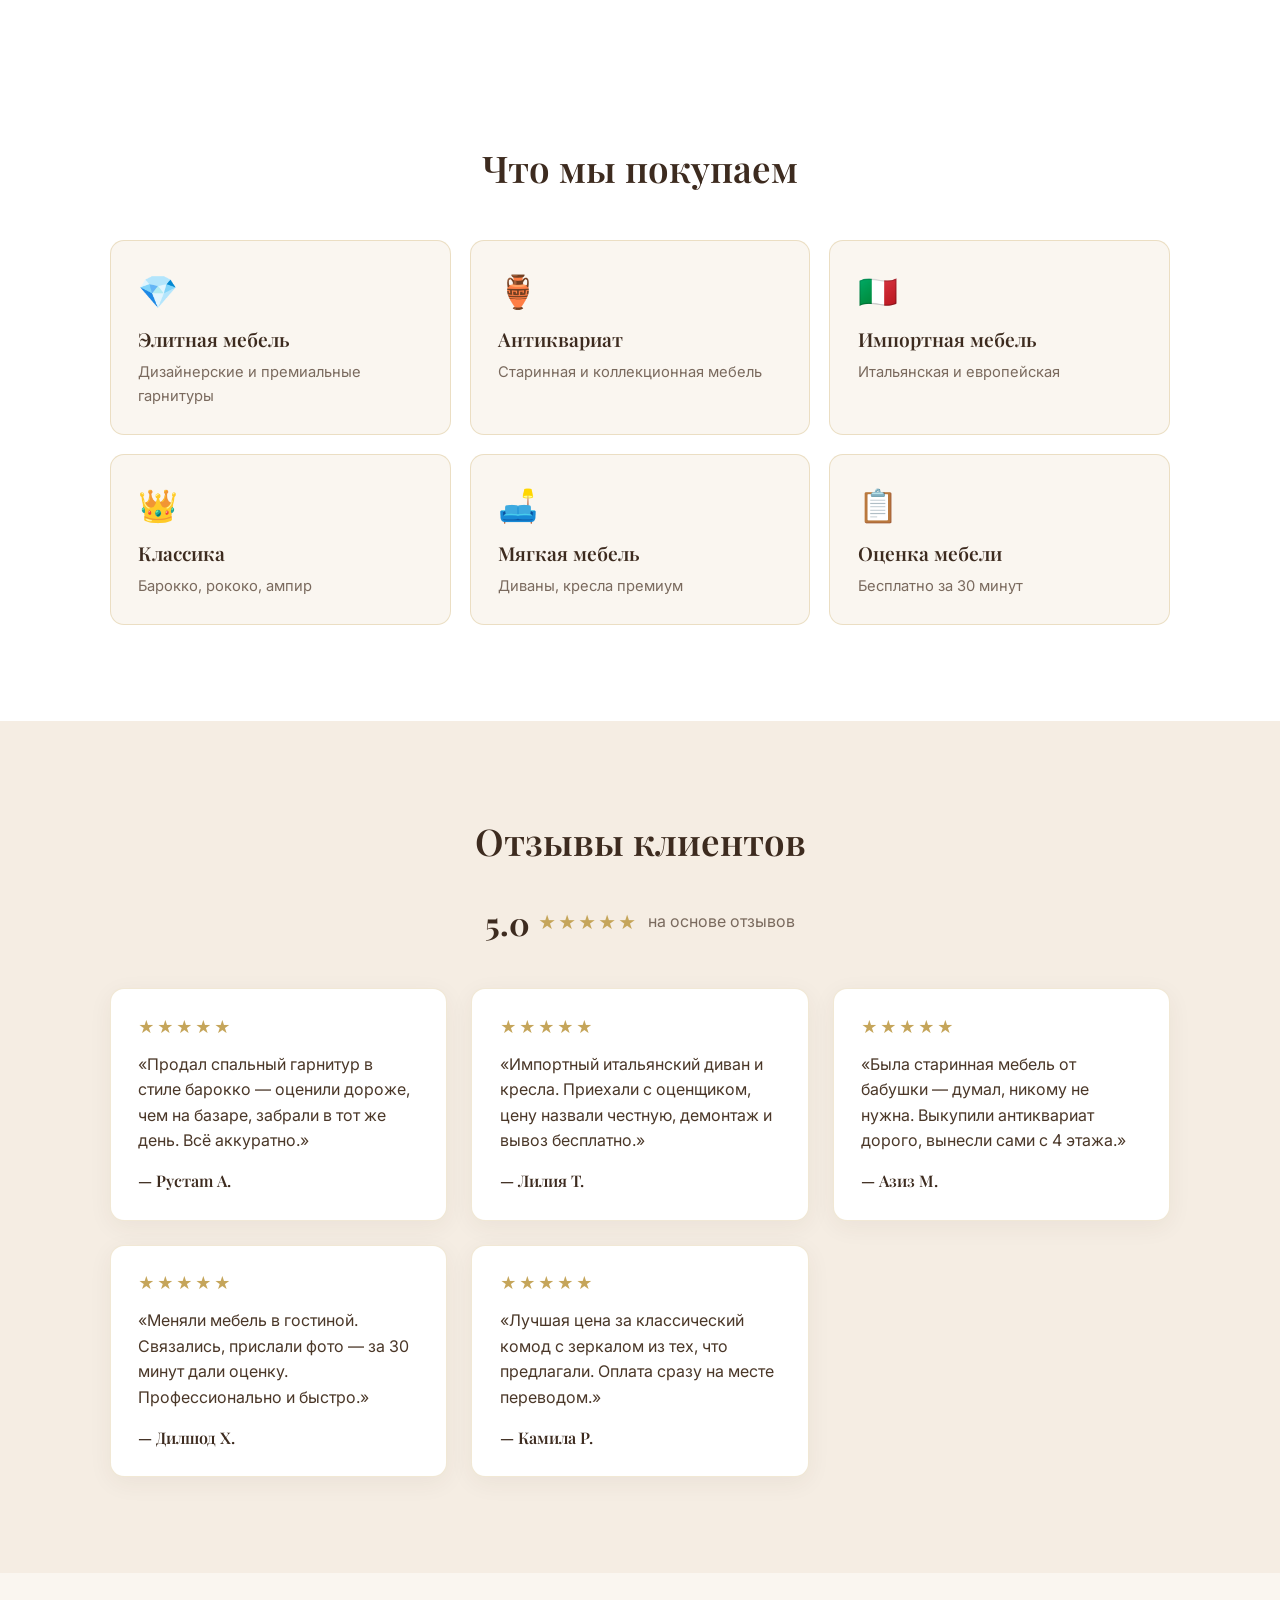
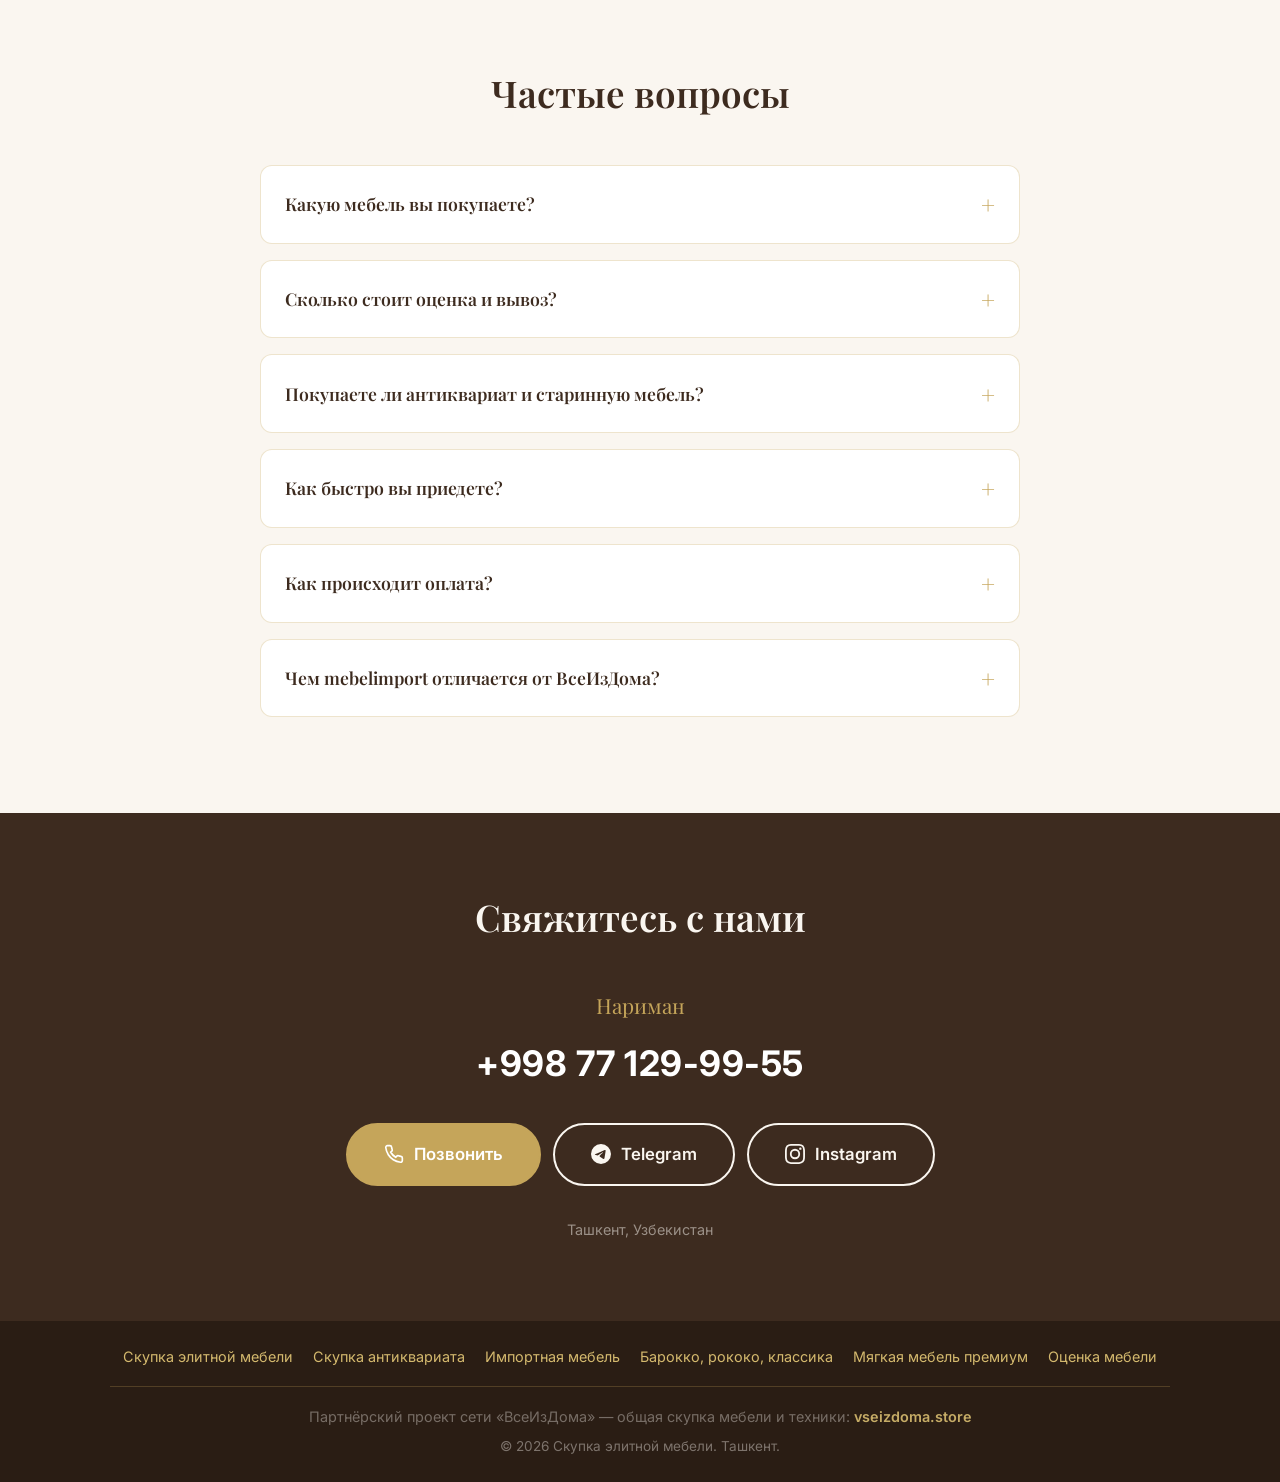
==== commit 3e5e3c4a: "главная: заменить навигационную ленту на элегантное бургер-меню - минимальная шапка над героем: лого" ====
--- a/index.html
+++ b/index.html
@@ -36,28 +36,27 @@
 </head>
 <body>
 
-    <!-- TOP HEADER NAV -->
-    <header class="site-header">
-        <div class="container site-header__top">
-            <a href="/" class="logo">Mebel<span>Import</span></a>
-        </div>
-        <nav class="site-nav">
-            <div class="site-nav__scroll">
-                <a href="skupka-elitnoy-mebeli.html" data-ru="Элитная мебель" data-uz="Elita mebel">Элитная мебель</a>
-                <a href="skupka-antikvariata.html" data-ru="Антиквариат" data-uz="Antikvariat">Антиквариат</a>
-                <a href="skupka-italyanskoy-mebeli.html" data-ru="Импортная мебель" data-uz="Import mebel">Импортная мебель</a>
-                <a href="skupka-klassicheskoy-mebeli.html" data-ru="Классика" data-uz="Klassika">Классика</a>
-                <a href="skupka-myagkoy-mebeli.html" data-ru="Мягкая мебель" data-uz="Yumshoq mebel">Мягкая мебель</a>
-                <a href="otsenka-mebeli.html" data-ru="Оценка мебели" data-uz="Mebel baholash">Оценка мебели</a>
-            </div>
-        </nav>
+    <!-- TOP HEADER -->
+    <header class="topbar">
+        <a href="/" class="topbar__logo">Mebel<span>Import</span></a>
+        <button class="topbar__burger" id="burgerBtn" aria-label="Меню"><span></span><span></span><span></span></button>
     </header>
 
-    <!-- LANGUAGE SWITCHER -->
-    <div class="lang-switcher" id="langSwitcher">
-        <button class="lang-btn active" data-lang="ru">RU</button>
-        <button class="lang-btn" data-lang="uz">UZ</button>
-    </div>
+    <!-- SLIDE MENU -->
+    <div class="menu-overlay" id="menuOverlay"></div>
+    <nav class="menu" id="menu">
+        <a href="skupka-elitnoy-mebeli.html" data-ru="Элитная мебель" data-uz="Elita mebel">Элитная мебель</a>
+        <a href="skupka-antikvariata.html" data-ru="Антиквариат" data-uz="Antikvariat">Антиквариат</a>
+        <a href="skupka-italyanskoy-mebeli.html" data-ru="Импортная мебель" data-uz="Import mebel">Импортная мебель</a>
+        <a href="skupka-klassicheskoy-mebeli.html" data-ru="Классика, барокко, рококо" data-uz="Klassika, barokko">Классика, барокко, рококо</a>
+        <a href="skupka-myagkoy-mebeli.html" data-ru="Мягкая мебель премиум" data-uz="Yumshoq mebel premium">Мягкая мебель премиум</a>
+        <a href="otsenka-mebeli.html" data-ru="Оценка мебели" data-uz="Mebel baholash">Оценка мебели</a>
+        <a href="tel:+998771299955" class="menu__phone">+998 77 129-99-55</a>
+        <div class="menu__lang">
+            <button class="lang-btn active" data-lang="ru">RU</button>
+            <button class="lang-btn" data-lang="uz">UZ</button>
+        </div>
+    </nav>
 
     <!-- HERO -->
     <section class="hero" id="hero">
@@ -354,6 +353,22 @@
 
         // Apply saved language on load
         if (currentLang !== 'ru') setLang(currentLang);
+
+        // Burger menu
+        const burgerBtn = document.getElementById('burgerBtn');
+        const menu = document.getElementById('menu');
+        const menuOverlay = document.getElementById('menuOverlay');
+        function toggleMenu(open) {
+            burgerBtn.classList.toggle('active', open);
+            menu.classList.toggle('open', open);
+            menuOverlay.classList.toggle('open', open);
+            document.body.style.overflow = open ? 'hidden' : '';
+        }
+        if (burgerBtn) {
+            burgerBtn.addEventListener('click', () => toggleMenu(!menu.classList.contains('open')));
+            menuOverlay.addEventListener('click', () => toggleMenu(false));
+            menu.querySelectorAll('a').forEach(a => a.addEventListener('click', () => toggleMenu(false)));
+        }
 
         // Lightbox
         const lightbox = document.getElementById('lightbox');
--- a/style.css
+++ b/style.css
@@ -737,47 +737,89 @@
     .directions__grid { grid-template-columns: repeat(3, 1fr); }
 }
 
-/* ===== TOP HEADER NAV ===== */
-.site-header {
-    position: sticky;
-    top: 0;
-    z-index: 50;
-    background: rgba(250, 246, 240, 0.95);
-    backdrop-filter: blur(12px);
-    -webkit-backdrop-filter: blur(12px);
-    border-bottom: 1px solid rgba(197, 165, 90, 0.25);
-}
-.site-header__top { display: flex; align-items: center; padding: 12px 20px 8px; }
-.site-header .logo {
+/* ===== TOP HEADER (logo + burger) ===== */
+.topbar {
+    position: absolute;
+    top: 0; left: 0; right: 0;
+    z-index: 30;
+    display: flex;
+    align-items: center;
+    justify-content: space-between;
+    padding: 20px 22px;
+}
+.topbar__logo {
     font-family: 'Playfair Display', serif;
     font-weight: 700;
-    font-size: 1.25rem;
-    color: var(--brown);
+    font-size: 1.35rem;
+    color: #fff;
     text-decoration: none;
-}
-.site-header .logo span { color: var(--gold); }
-.site-nav { border-top: 1px solid rgba(197, 165, 90, 0.18); }
-.site-nav__scroll {
-    display: flex;
-    gap: 22px;
-    overflow-x: auto;
-    white-space: nowrap;
-    padding: 11px 20px;
-    scrollbar-width: none;
-    -ms-overflow-style: none;
-}
-.site-nav__scroll::-webkit-scrollbar { display: none; }
-.site-nav__scroll a {
-    flex-shrink: 0;
-    color: var(--text);
+    text-shadow: 0 1px 10px rgba(0,0,0,.35);
+}
+.topbar__logo span { color: var(--gold-light); }
+.topbar__burger {
+    display: flex;
+    flex-direction: column;
+    gap: 5px;
+    background: none;
+    border: none;
+    cursor: pointer;
+    padding: 8px;
+}
+.topbar__burger span {
+    width: 26px; height: 2px;
+    background: #fff;
+    border-radius: 2px;
+    transition: transform .3s, opacity .3s;
+    box-shadow: 0 1px 5px rgba(0,0,0,.35);
+}
+.topbar__burger.active span:nth-child(1) { transform: translateY(7px) rotate(45deg); }
+.topbar__burger.active span:nth-child(2) { opacity: 0; }
+.topbar__burger.active span:nth-child(3) { transform: translateY(-7px) rotate(-45deg); }
+
+/* Slide menu */
+.menu-overlay {
+    position: fixed; inset: 0;
+    background: rgba(61, 43, 31, 0.5);
+    opacity: 0; pointer-events: none;
+    transition: opacity .35s;
+    z-index: 55;
+}
+.menu-overlay.open { opacity: 1; pointer-events: auto; }
+.menu {
+    position: fixed;
+    top: 0; right: 0;
+    height: 100%;
+    width: 82%; max-width: 340px;
+    background: var(--cream);
+    transform: translateX(100%);
+    transition: transform .35s ease;
+    z-index: 60;
+    display: flex;
+    flex-direction: column;
+    padding: 84px 30px 30px;
+    box-shadow: -12px 0 40px rgba(61, 43, 31, 0.2);
+}
+.menu.open { transform: translateX(0); }
+.menu > a {
+    font-family: 'Playfair Display', serif;
+    font-size: 1.18rem;
+    color: var(--brown);
     text-decoration: none;
+    padding: 15px 0;
+    border-bottom: 1px solid rgba(197, 165, 90, 0.22);
+    transition: color .2s;
+}
+.menu > a:hover { color: var(--gold); }
+.menu__phone { color: var(--gold) !important; font-weight: 700; }
+.menu__lang { display: flex; gap: 8px; margin-top: 24px; }
+.menu__lang .lang-btn {
+    border: 1px solid var(--gold);
+    background: transparent;
+    color: var(--brown);
+    border-radius: 8px;
+    padding: 8px 16px;
     font-family: 'Inter', sans-serif;
-    font-size: .95rem;
-    font-weight: 500;
-    transition: color .2s;
-}
-.site-nav__scroll a:hover { color: var(--gold); }
-@media (min-width: 760px) {
-    .site-header__top { justify-content: center; padding-top: 16px; }
-    .site-nav__scroll { justify-content: center; }
-}
+    font-weight: 600;
+    cursor: pointer;
+}
+.menu__lang .lang-btn.active { background: var(--gold); color: #fff; }
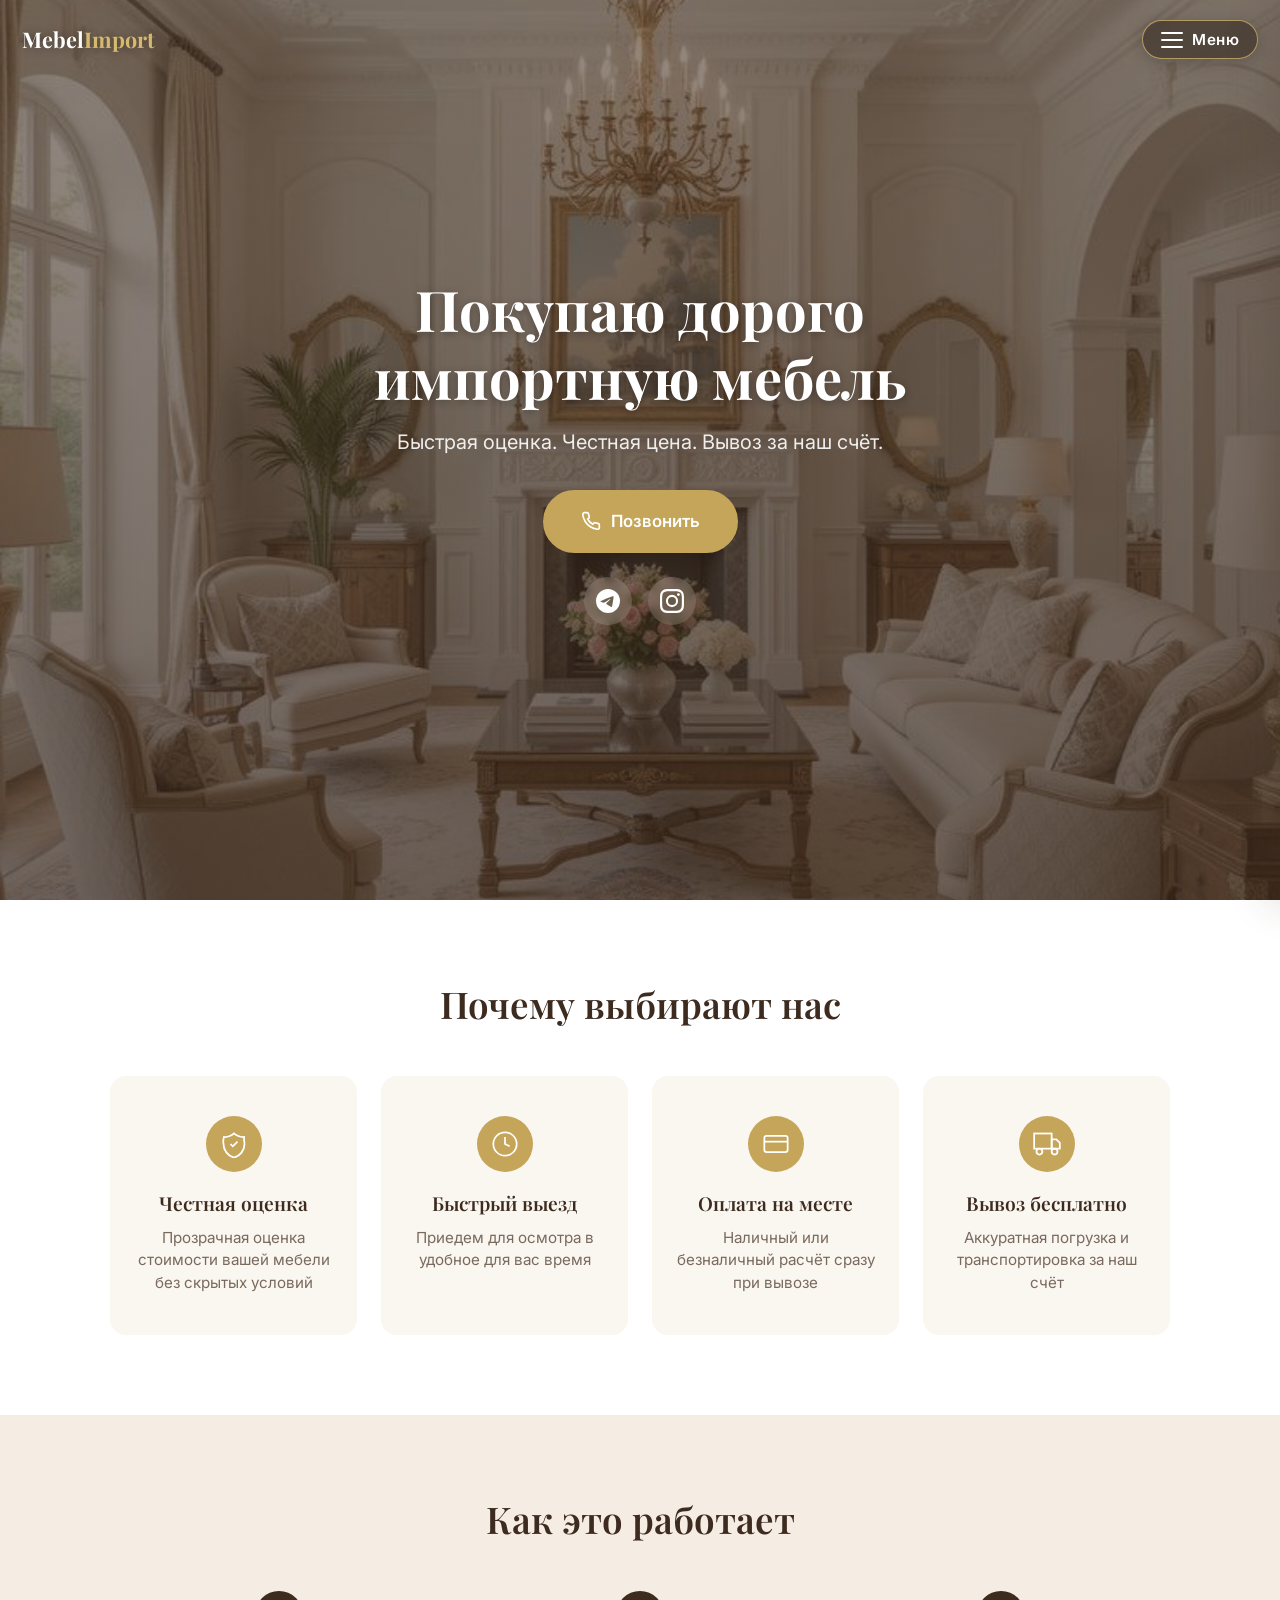
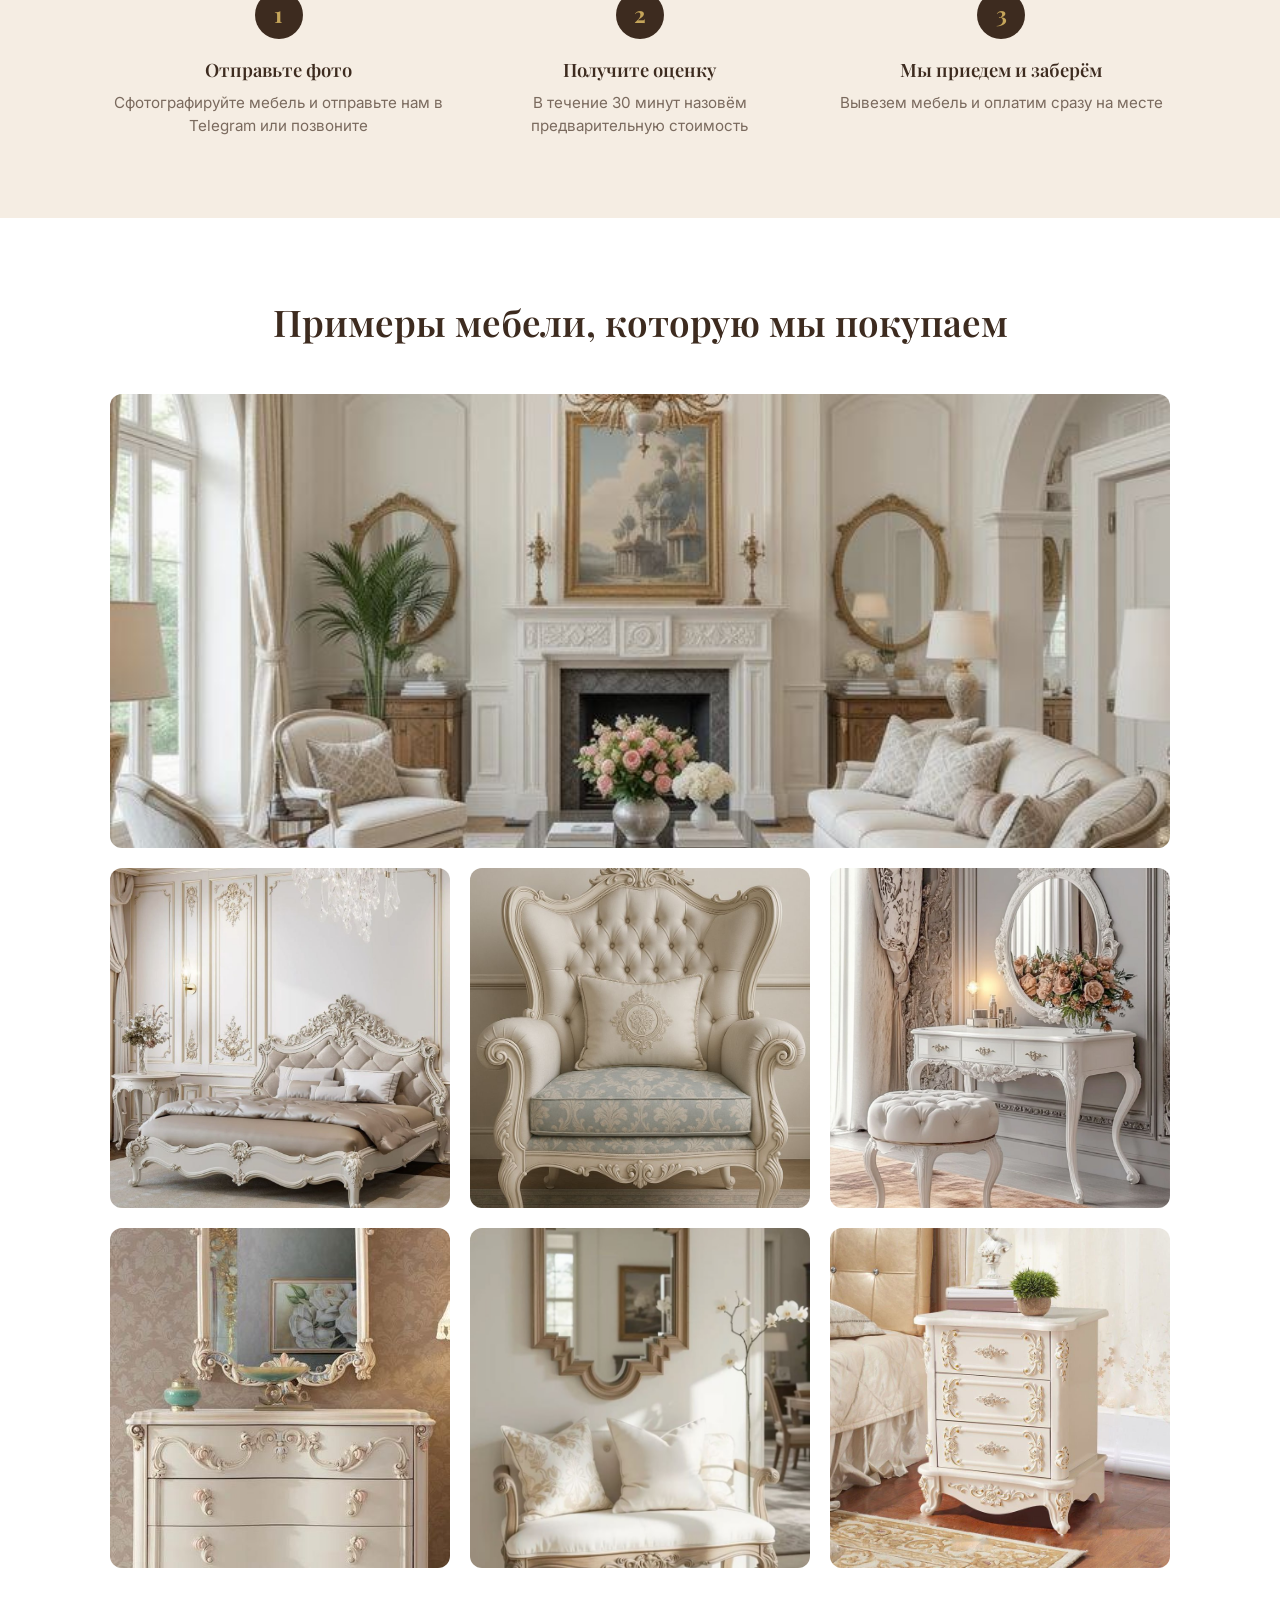
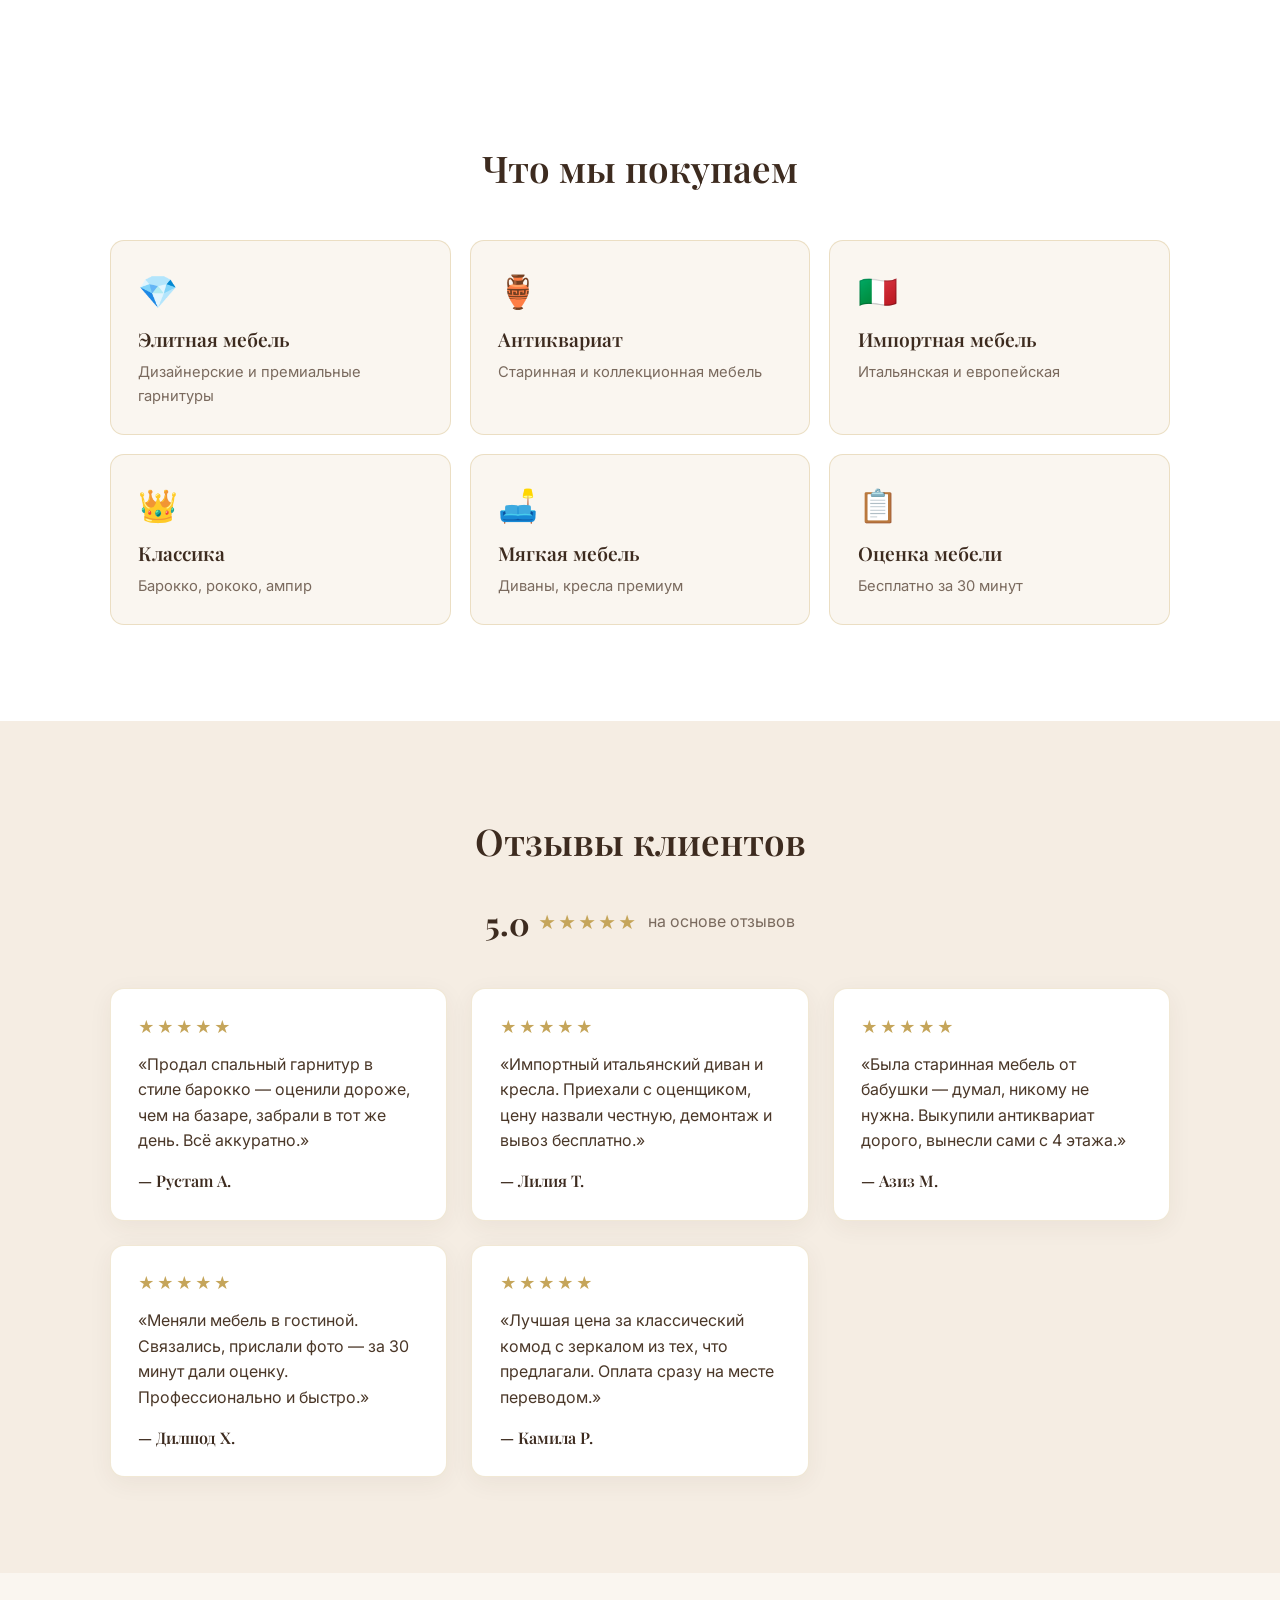
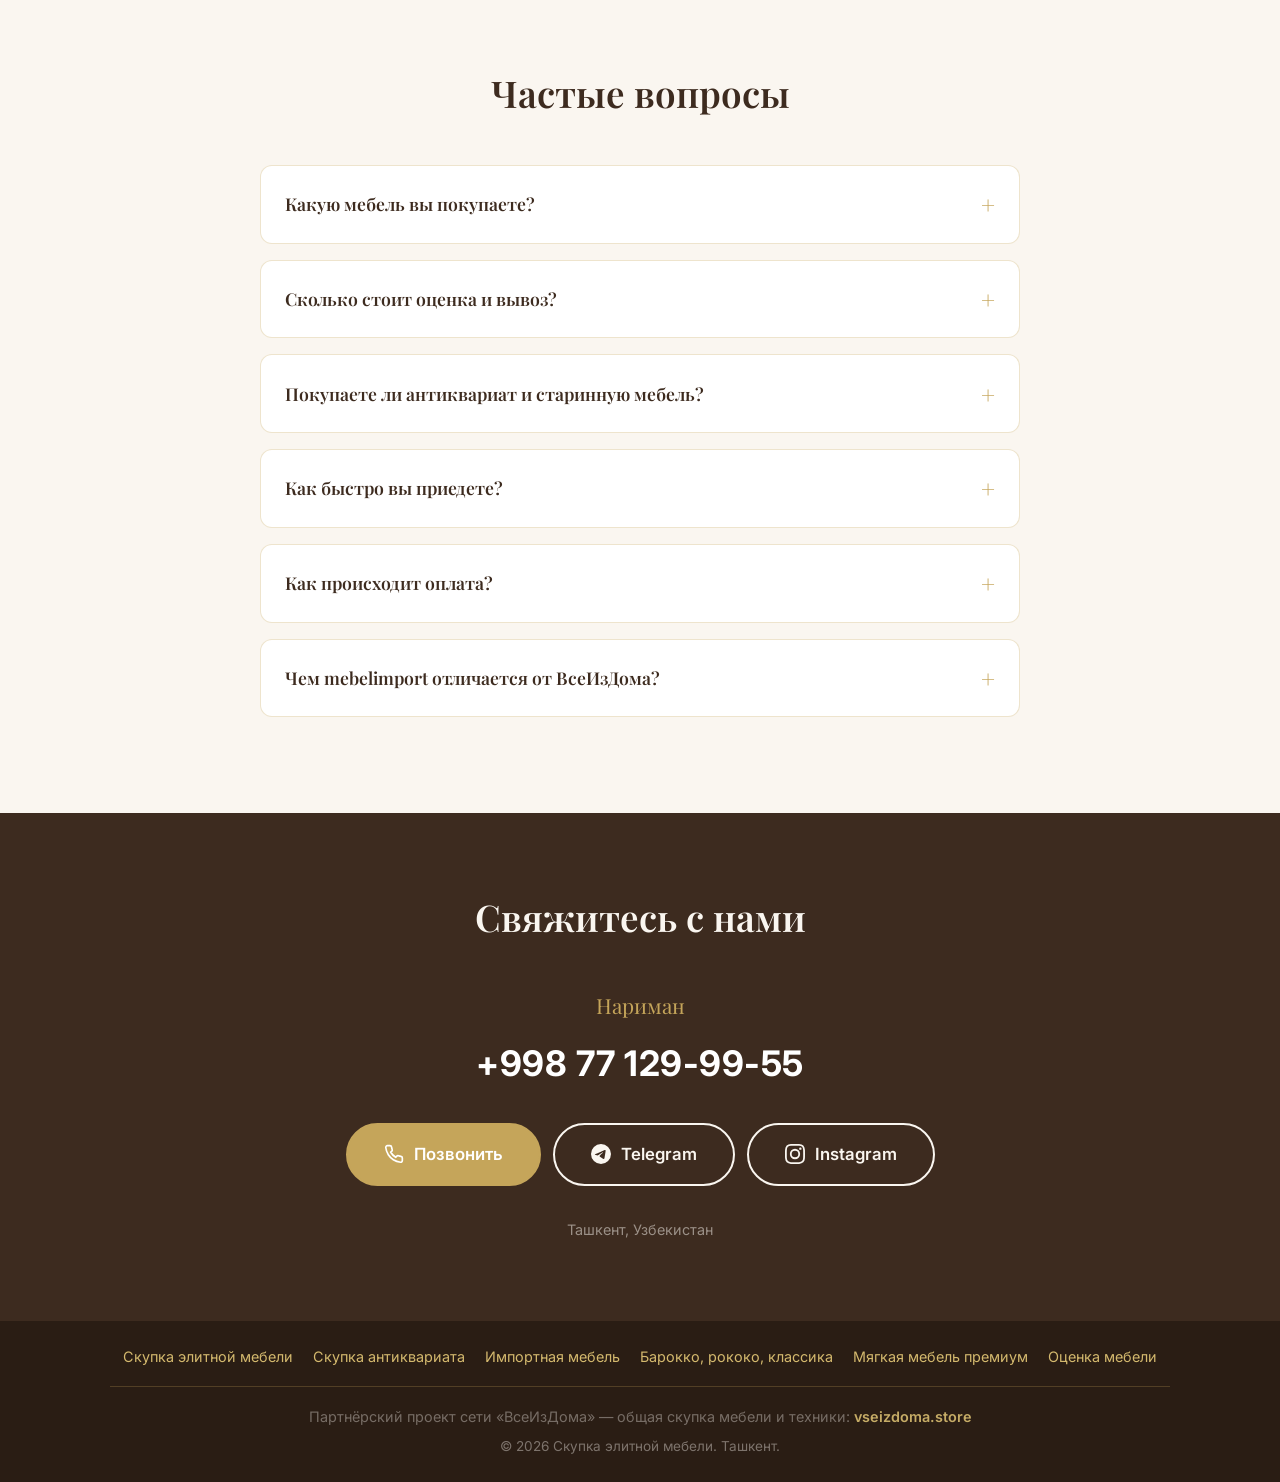
==== commit 7900adc0: "шапка: кнопку меню сделать заметной — плашка «☰ Меню» Тёмное стекло + золотая рамка + текст «Меню» (" ====
--- a/index.html
+++ b/index.html
@@ -39,7 +39,10 @@
     <!-- TOP HEADER -->
     <header class="topbar">
         <a href="/" class="topbar__logo">Mebel<span>Import</span></a>
-        <button class="topbar__burger" id="burgerBtn" aria-label="Меню"><span></span><span></span><span></span></button>
+        <button class="topbar__burger" id="burgerBtn" aria-label="Меню">
+            <span class="burger-icon"><span></span><span></span><span></span></span>
+            <span class="burger-label" data-ru="Меню" data-uz="Menyu">Меню</span>
+        </button>
     </header>
 
     <!-- SLIDE MENU -->
--- a/style.css
+++ b/style.css
@@ -758,23 +758,34 @@
 .topbar__logo span { color: var(--gold-light); }
 .topbar__burger {
     display: flex;
-    flex-direction: column;
-    gap: 5px;
-    background: none;
-    border: none;
+    align-items: center;
+    gap: 9px;
+    background: rgba(40, 28, 20, 0.5);
+    -webkit-backdrop-filter: blur(8px);
+    backdrop-filter: blur(8px);
+    border: 1px solid rgba(212, 185, 110, 0.75);
+    border-radius: 50px;
     cursor: pointer;
-    padding: 8px;
-}
-.topbar__burger span {
-    width: 26px; height: 2px;
+    padding: 9px 18px;
+    box-shadow: 0 4px 16px rgba(0,0,0,.2);
+}
+.burger-icon { display: flex; flex-direction: column; gap: 5px; }
+.burger-icon span {
+    width: 22px; height: 2px;
     background: #fff;
     border-radius: 2px;
     transition: transform .3s, opacity .3s;
-    box-shadow: 0 1px 5px rgba(0,0,0,.35);
-}
-.topbar__burger.active span:nth-child(1) { transform: translateY(7px) rotate(45deg); }
-.topbar__burger.active span:nth-child(2) { opacity: 0; }
-.topbar__burger.active span:nth-child(3) { transform: translateY(-7px) rotate(-45deg); }
+}
+.burger-label {
+    color: #fff;
+    font-family: 'Inter', sans-serif;
+    font-weight: 600;
+    font-size: .95rem;
+    letter-spacing: .5px;
+}
+.topbar__burger.active .burger-icon span:nth-child(1) { transform: translateY(7px) rotate(45deg); }
+.topbar__burger.active .burger-icon span:nth-child(2) { opacity: 0; }
+.topbar__burger.active .burger-icon span:nth-child(3) { transform: translateY(-7px) rotate(-45deg); }
 
 /* Slide menu */
 .menu-overlay {
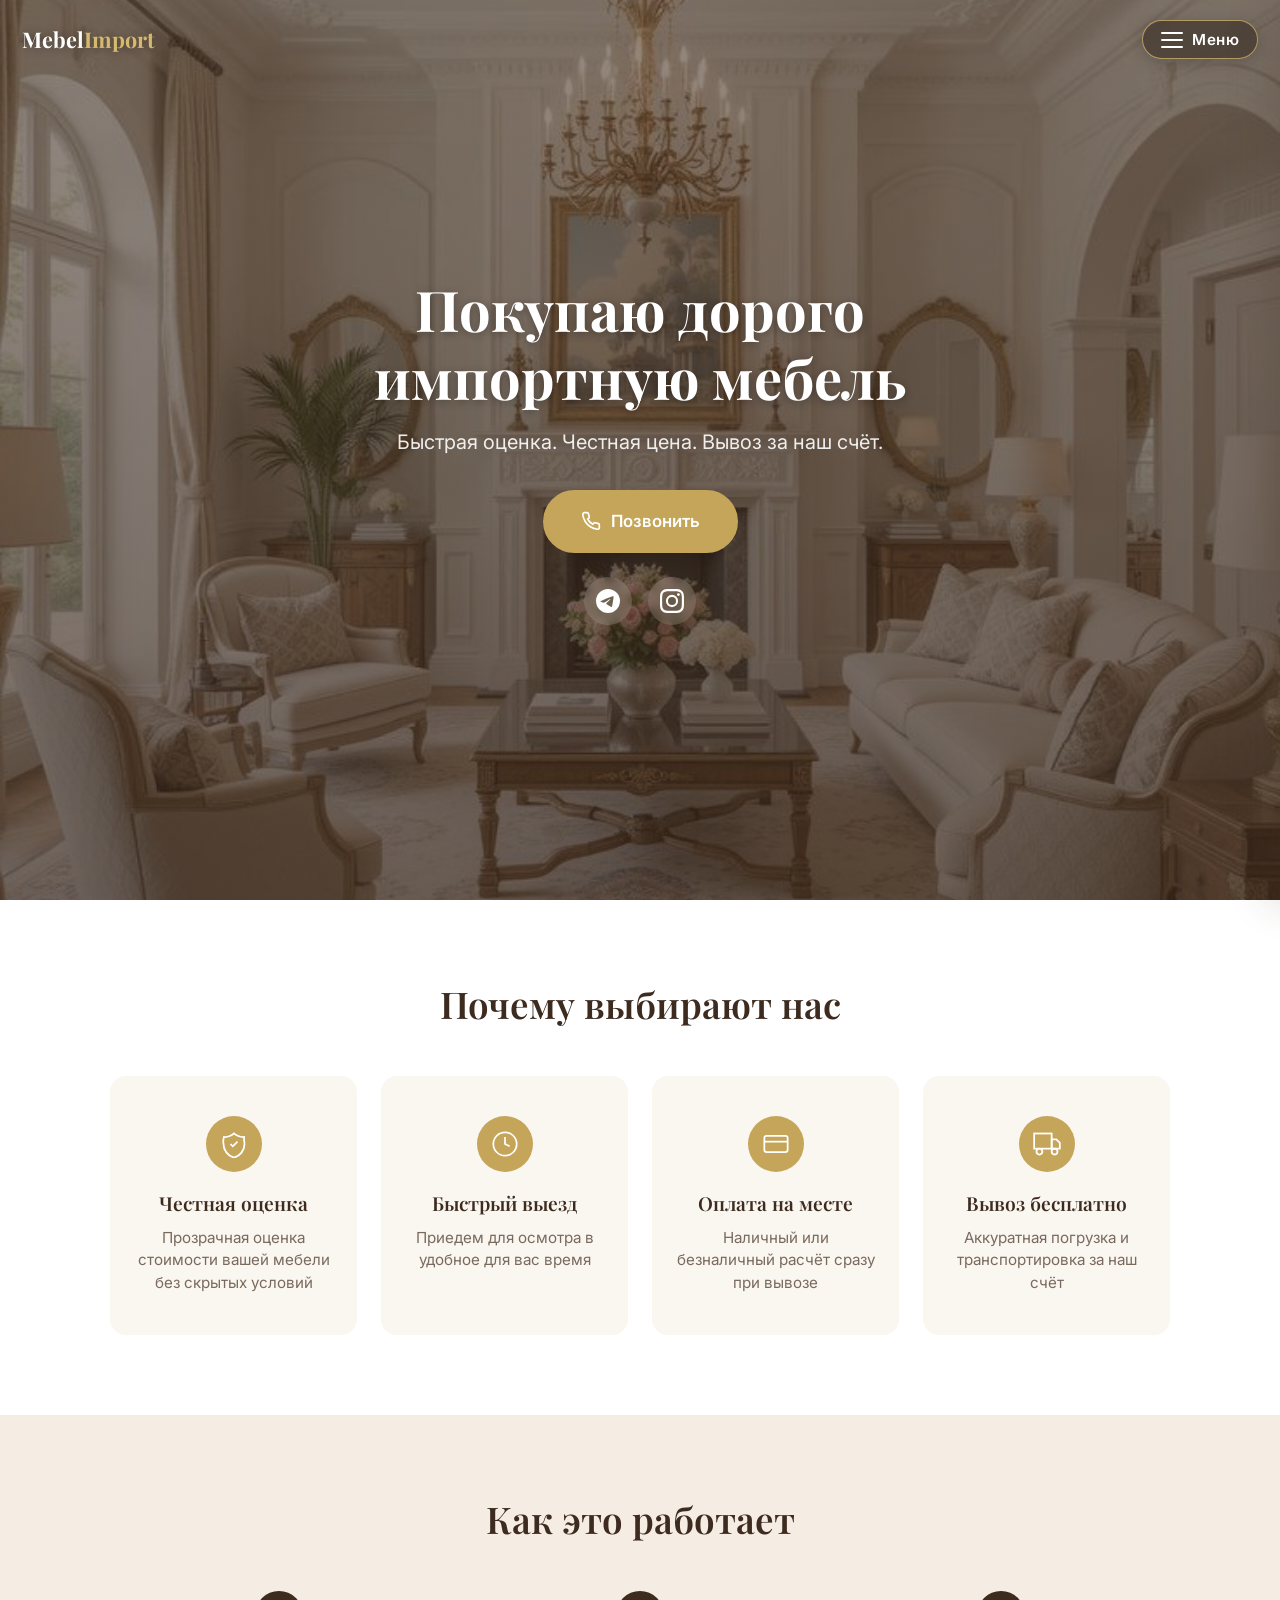
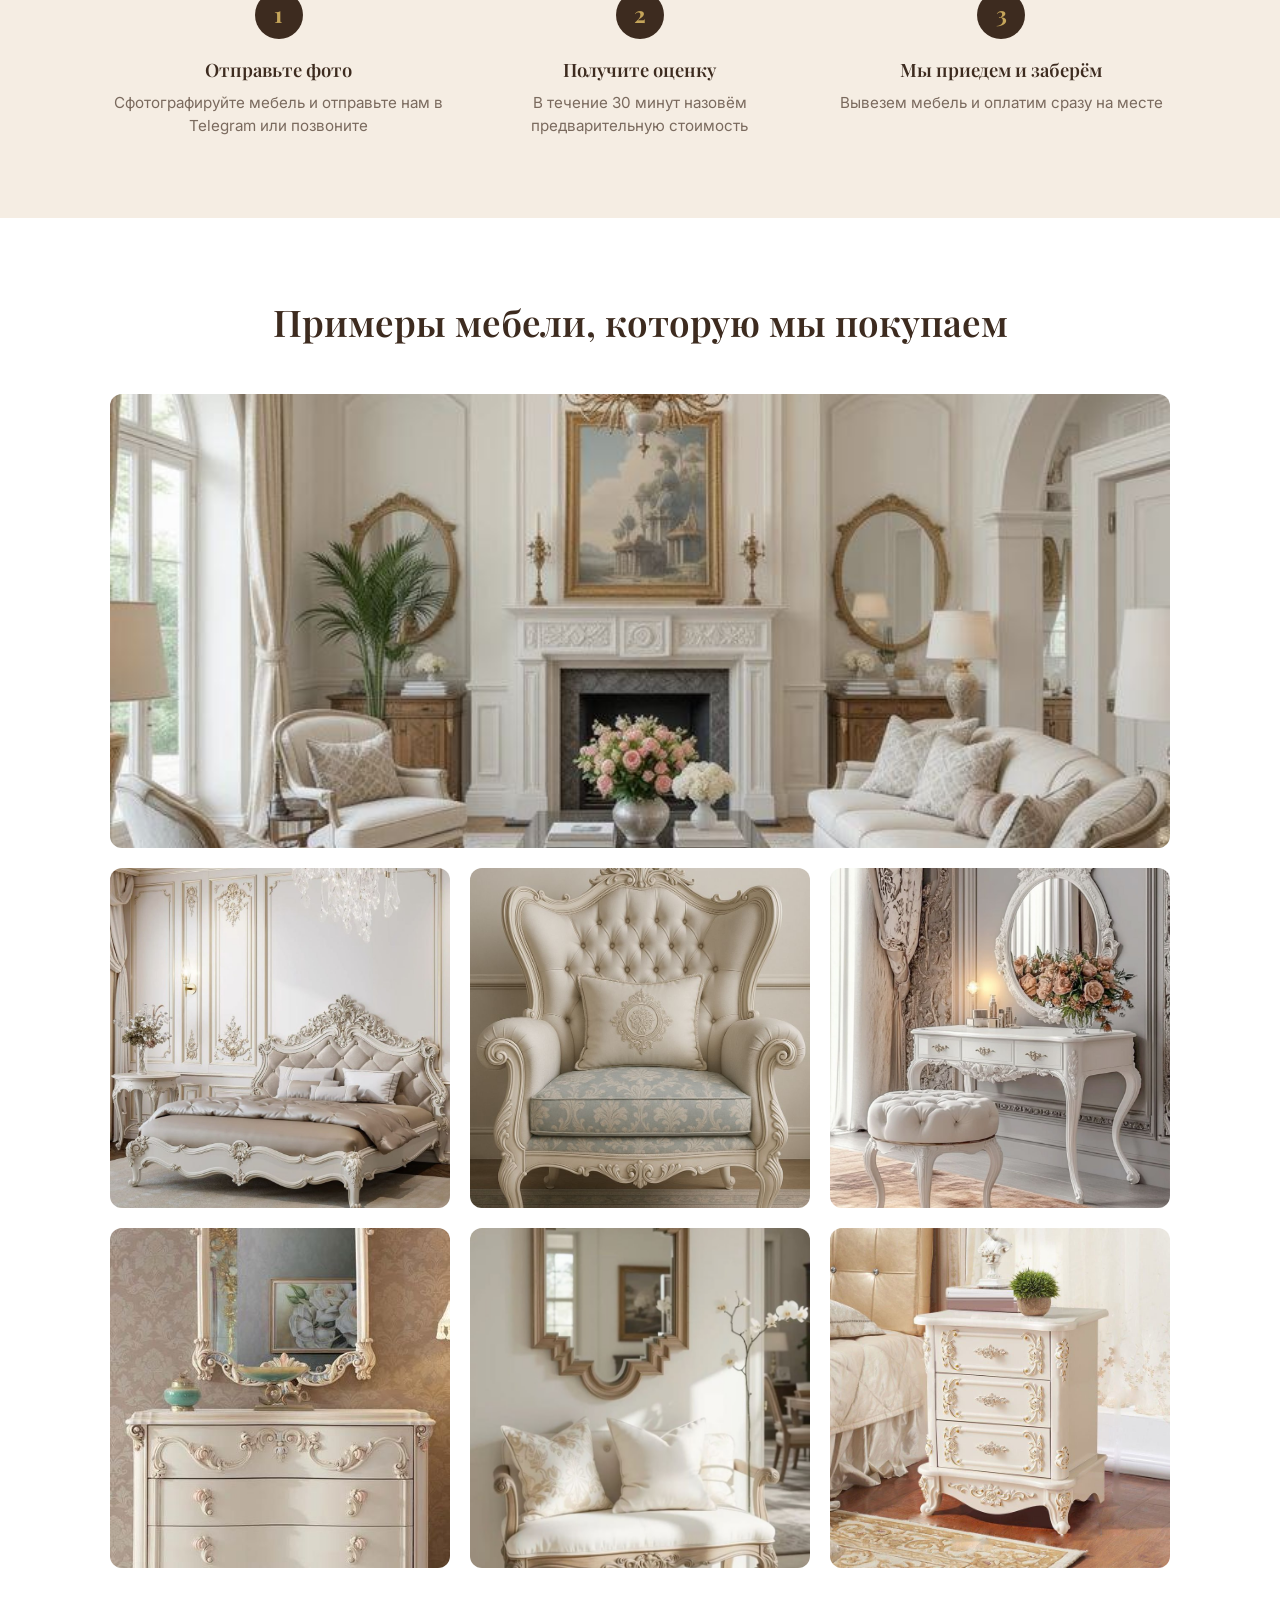
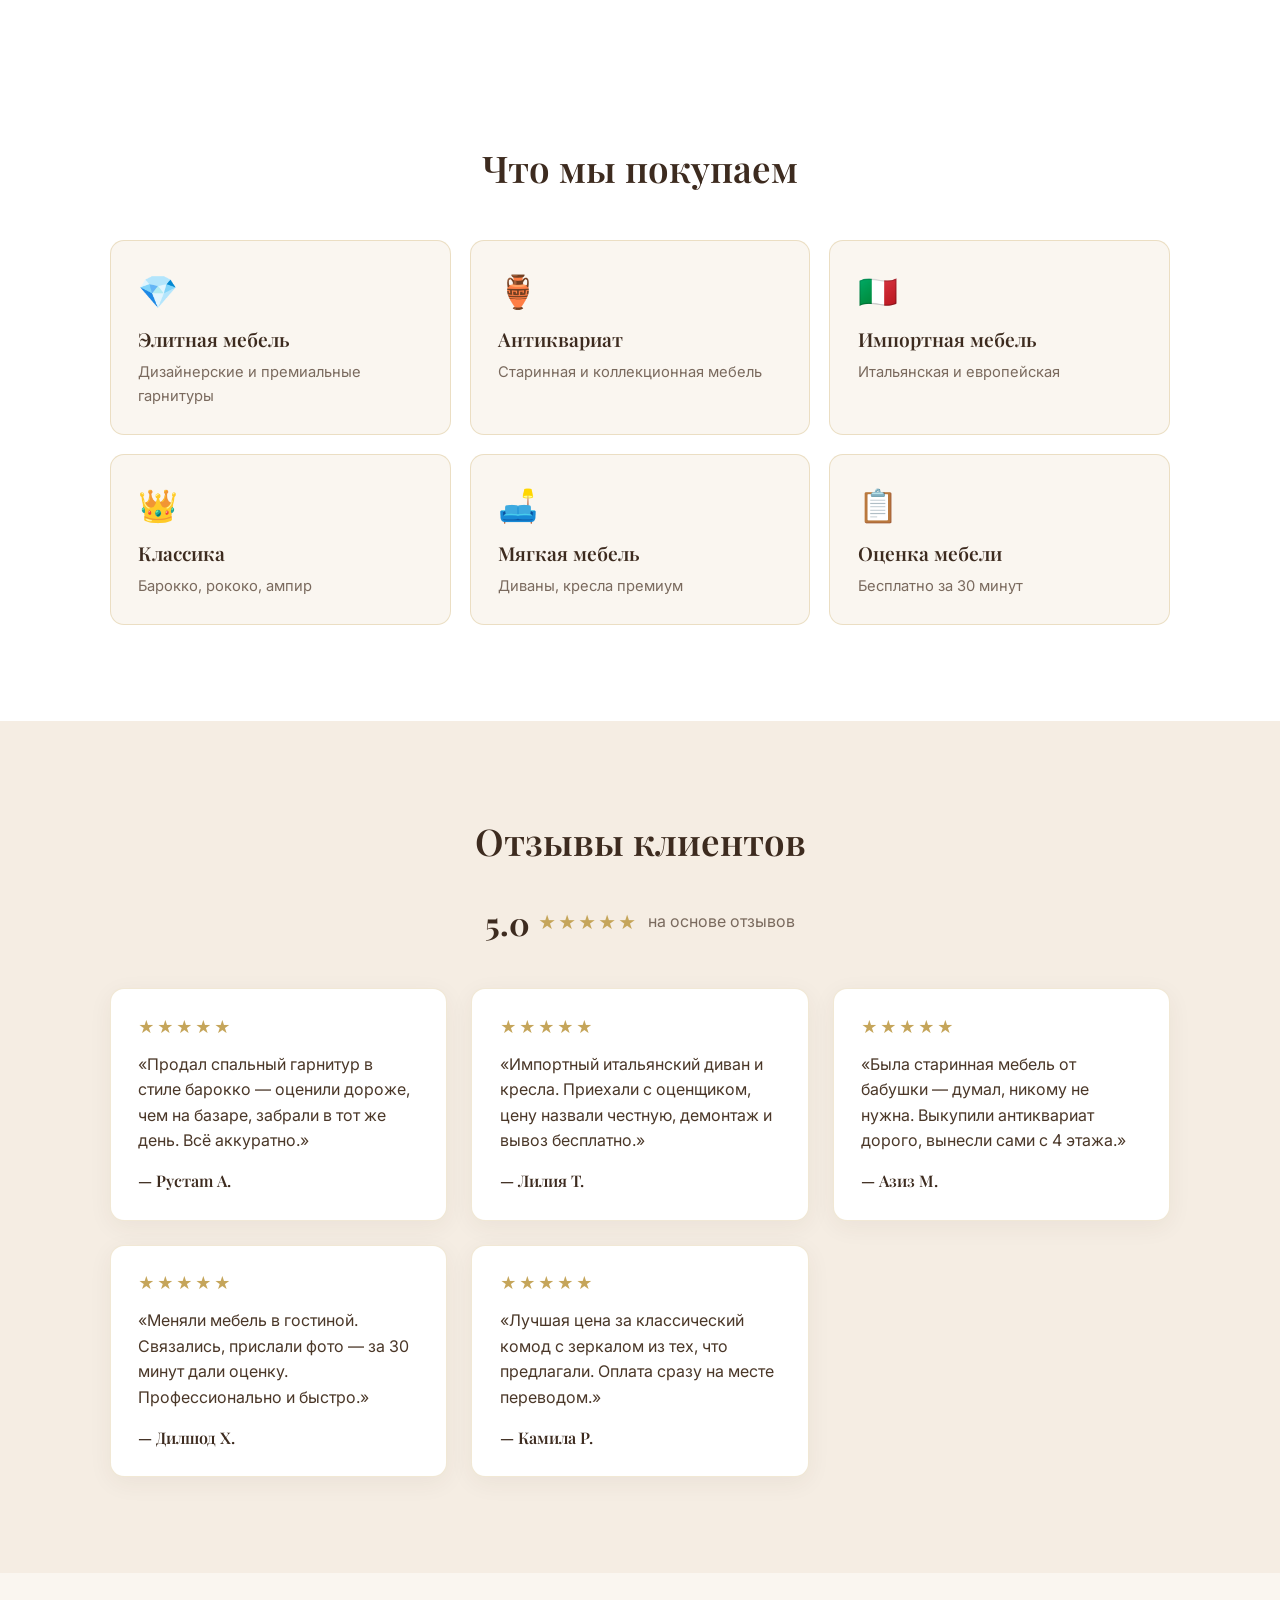
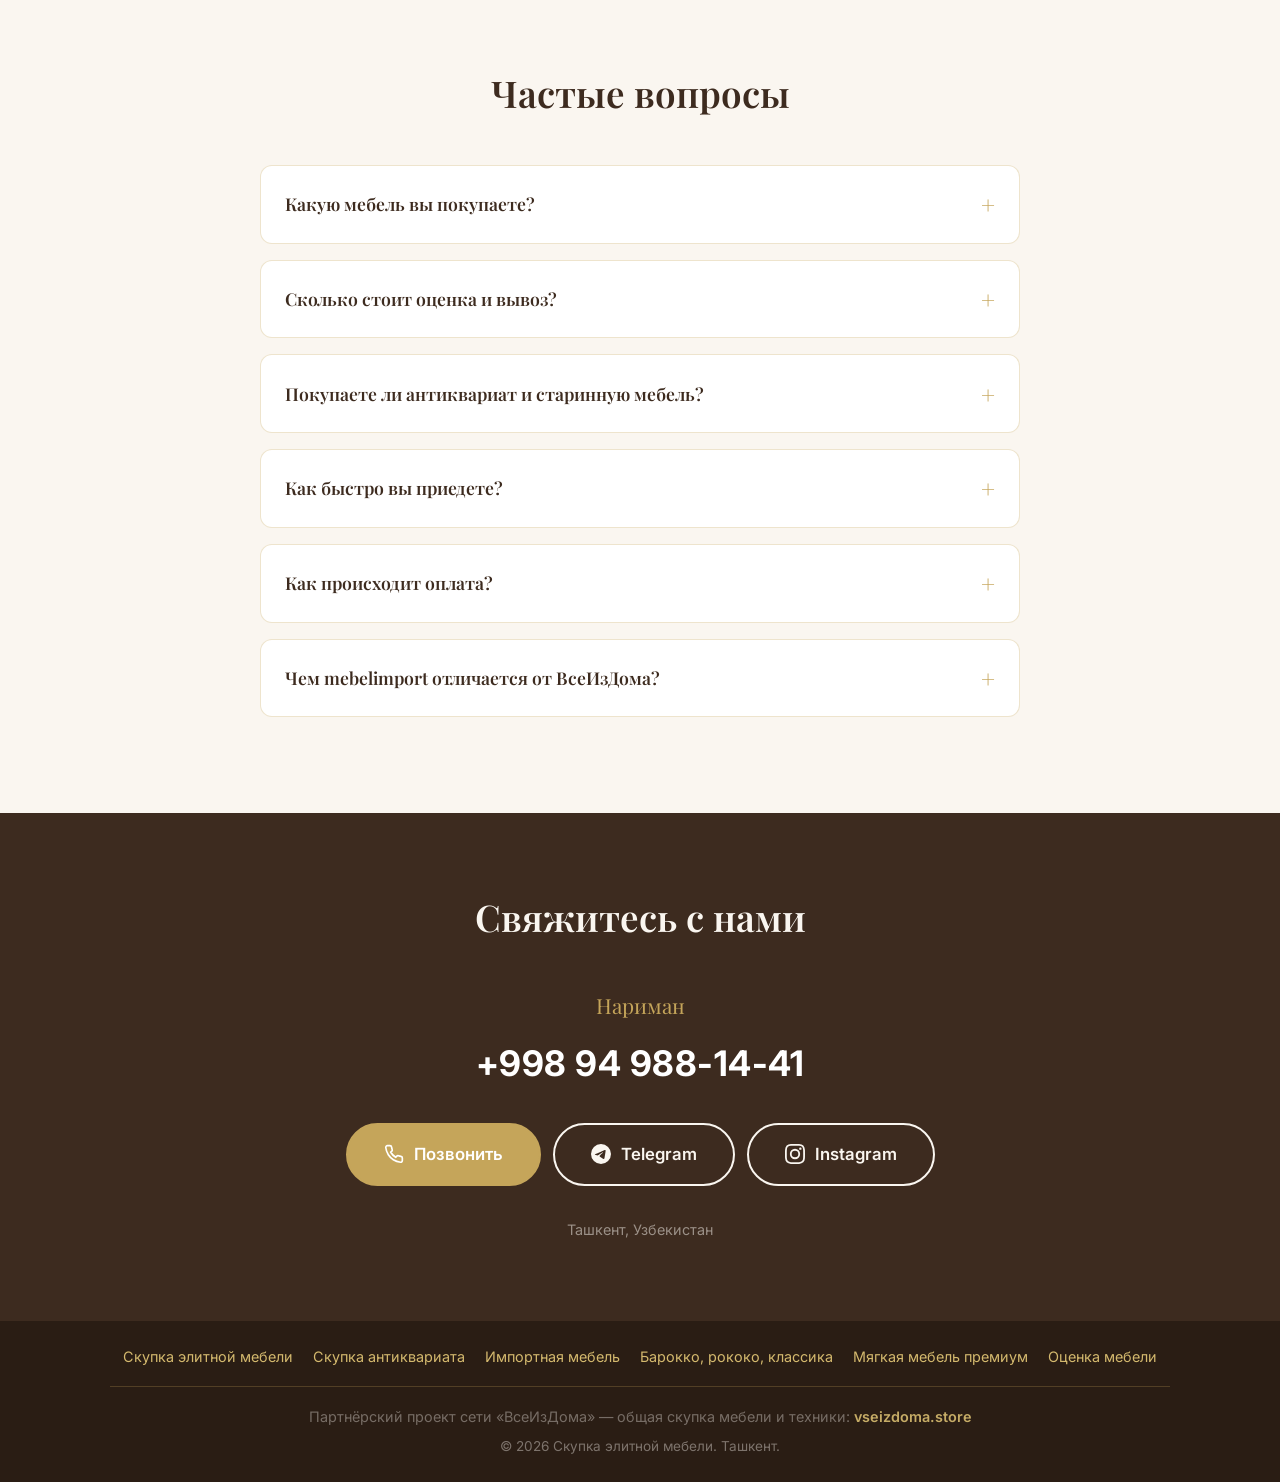
==== commit 7395abfa: "content: новый номер +998 94 988-14-41 Co-Authored-By: Claude Opus 5.5 (1M context) <noreply@anthrop" ====
--- a/index.html
+++ b/index.html
@@ -4,7 +4,7 @@
     <meta charset="UTF-8">
     <meta name="viewport" content="width=device-width, initial-scale=1.0">
     <title>Скупка элитной импортной мебели Ташкент</title>
-    <meta name="description" content="Покупаю дорого импортную элитную мебель в Ташкенте: барокко, рококо, классика. Быстрая оценка, честная цена, бесплатный вывоз. Тел: +998 77 129-99-55">
+    <meta name="description" content="Покупаю дорого импортную элитную мебель в Ташкенте: барокко, рококо, классика. Быстрая оценка, честная цена, бесплатный вывоз. Тел: +998 94 988-14-41">
     <link rel="canonical" href="https://mebelimport.store/">
     <meta name="robots" content="index, follow, max-image-preview:large">
     <meta name="geo.region" content="UZ-TO">
@@ -14,7 +14,7 @@
     <meta property="og:type" content="website">
     <meta property="og:url" content="https://mebelimport.store/">
     <meta property="og:title" content="Скупка элитной импортной мебели Ташкент">
-    <meta property="og:description" content="Покупаю дорого импортную элитную мебель в Ташкенте: барокко, рококо, классика. Быстрая оценка, честная цена, бесплатный вывоз. Тел: +998 77 129-99-55">
+    <meta property="og:description" content="Покупаю дорого импортную элитную мебель в Ташкенте: барокко, рококо, классика. Быстрая оценка, честная цена, бесплатный вывоз. Тел: +998 94 988-14-41">
     <meta property="og:image" content="https://mebelimport.store/images/photo-6.jpg">
     <meta property="og:locale" content="ru_RU">
     <meta property="og:site_name" content="mebelimport.store">
@@ -22,7 +22,7 @@
     <!-- Twitter Card -->
     <meta name="twitter:card" content="summary_large_image">
     <meta name="twitter:title" content="Скупка элитной импортной мебели Ташкент">
-    <meta name="twitter:description" content="Покупаю дорого импортную элитную мебель в Ташкенте: барокко, рококо, классика. Быстрая оценка, честная цена, бесплатный вывоз. Тел: +998 77 129-99-55">
+    <meta name="twitter:description" content="Покупаю дорого импортную элитную мебель в Ташкенте: барокко, рококо, классика. Быстрая оценка, честная цена, бесплатный вывоз. Тел: +998 94 988-14-41">
     <meta name="twitter:image" content="https://mebelimport.store/images/photo-6.jpg">
     <link rel="icon" href="/favicon.ico" sizes="any">
     <link rel="icon" type="image/png" sizes="32x32" href="/images/favicon-32x32.png">
@@ -54,7 +54,7 @@
         <a href="skupka-klassicheskoy-mebeli.html" data-ru="Классика, барокко, рококо" data-uz="Klassika, barokko">Классика, барокко, рококо</a>
         <a href="skupka-myagkoy-mebeli.html" data-ru="Мягкая мебель премиум" data-uz="Yumshoq mebel premium">Мягкая мебель премиум</a>
         <a href="otsenka-mebeli.html" data-ru="Оценка мебели" data-uz="Mebel baholash">Оценка мебели</a>
-        <a href="tel:+998771299955" class="menu__phone">+998 77 129-99-55</a>
+        <a href="tel:+998949881441" class="menu__phone">+998 94 988-14-41</a>
         <div class="menu__lang">
             <button class="lang-btn active" data-lang="ru">RU</button>
             <button class="lang-btn" data-lang="uz">UZ</button>
@@ -67,7 +67,7 @@
         <div class="hero__content">
             <h1 class="hero__title" data-ru="Покупаю дорого<br>импортную мебель" data-uz="Import mebelni<br>qimmat sotib olaman">Покупаю дорого<br>импортную мебель</h1>
             <p class="hero__subtitle" data-ru="Быстрая оценка. Честная цена. Вывоз за наш счёт." data-uz="Tezkor baholash. Halol narx. Olib ketish biz hisobimizdan.">Быстрая оценка. Честная цена. Вывоз за наш счёт.</p>
-            <a href="tel:+998771299955" class="btn btn--primary">
+            <a href="tel:+998949881441" class="btn btn--primary">
                 <svg class="btn__icon" viewBox="0 0 24 24" fill="none" stroke="currentColor" stroke-width="2"><path d="M22 16.92v3a2 2 0 0 1-2.18 2 19.79 19.79 0 0 1-8.63-3.07 19.5 19.5 0 0 1-6-6 19.79 19.79 0 0 1-3.07-8.67A2 2 0 0 1 4.11 2h3a2 2 0 0 1 2 1.72c.127.96.361 1.903.7 2.81a2 2 0 0 1-.45 2.11L8.09 9.91a16 16 0 0 0 6 6l1.27-1.27a2 2 0 0 1 2.11-.45c.907.339 1.85.573 2.81.7A2 2 0 0 1 22 16.92z"/></svg>
                 <span data-ru="Позвонить" data-uz="Qo'ng'iroq qilish">Позвонить</span>
             </a>
@@ -293,9 +293,9 @@
         <div class="container">
             <h2 class="section-title section-title--light" data-ru="Свяжитесь с нами" data-uz="Biz bilan bog'laning">Свяжитесь с нами</h2>
             <p class="contact__name">Нариман</p>
-            <a href="tel:+998771299955" class="contact__phone">+998 77 129-99-55</a>
+            <a href="tel:+998949881441" class="contact__phone">+998 94 988-14-41</a>
             <div class="contact__actions">
-                <a href="tel:+998771299955" class="btn btn--primary">
+                <a href="tel:+998949881441" class="btn btn--primary">
                     <svg class="btn__icon" viewBox="0 0 24 24" fill="none" stroke="currentColor" stroke-width="2"><path d="M22 16.92v3a2 2 0 0 1-2.18 2 19.79 19.79 0 0 1-8.63-3.07 19.5 19.5 0 0 1-6-6 19.79 19.79 0 0 1-3.07-8.67A2 2 0 0 1 4.11 2h3a2 2 0 0 1 2 1.72c.127.96.361 1.903.7 2.81a2 2 0 0 1-.45 2.11L8.09 9.91a16 16 0 0 0 6 6l1.27-1.27a2 2 0 0 1 2.11-.45c.907.339 1.85.573 2.81.7A2 2 0 0 1 22 16.92z"/></svg>
                     <span data-ru="Позвонить" data-uz="Qo'ng'iroq qilish">Позвонить</span>
                 </a>
@@ -442,7 +442,7 @@
         "name": "mebelimport.store — Скупка элитной мебели",
         "alternateName": ["MebelImport", "Mebel Import", "Мебель Импорт", "Скупка элитной мебели Ташкент", "mebelimport.store"],
         "url": "https://mebelimport.store/",
-        "telephone": "+998771299955",
+        "telephone": "+998949881441",
         "description": "Покупаю дорого импортную, элитную и антикварную мебель в Ташкенте: барокко, рококо, классика. Быстрая оценка, честная цена, бесплатный вывоз.",
         "address": {
             "@type": "PostalAddress",
@@ -494,7 +494,7 @@
         "url": "https://mebelimport.store/",
         "logo": "https://mebelimport.store/images/logo.jpg",
         "description": "Премиальное направление сети ВсеИзДома — скупка элитной, импортной и антикварной мебели в Ташкенте.",
-        "telephone": "+998771299955",
+        "telephone": "+998949881441",
         "sameAs": [
             "https://t.me/bu_iz_doma",
             "https://instagram.com/mebel.tashkent.77",
@@ -503,7 +503,7 @@
     }
     </script>
     <script type="application/ld+json">
-    {"@context":"https://schema.org","@type":"Service","name":"Скупка элитной импортной мебели в Ташкенте","description":"Покупаем дорого импортную, элитную и антикварную мебель: барокко, рококо, классика, модерн. Диваны, кровати, шкафы, столы, кресла, антиквариат. Бесплатный вывоз и демонтаж.","provider":{"@type":"LocalBusiness","@id":"https://mebelimport.store/#business","name":"mebelimport.store","telephone":"+998771299955","url":"https://mebelimport.store/"},"areaServed":[{"@type":"City","name":"Ташкент"},{"@type":"AdministrativeArea","name":"Ташкентская область"}],"serviceType":"Скупка элитной мебели"}
+    {"@context":"https://schema.org","@type":"Service","name":"Скупка элитной импортной мебели в Ташкенте","description":"Покупаем дорого импортную, элитную и антикварную мебель: барокко, рококо, классика, модерн. Диваны, кровати, шкафы, столы, кресла, антиквариат. Бесплатный вывоз и демонтаж.","provider":{"@type":"LocalBusiness","@id":"https://mebelimport.store/#business","name":"mebelimport.store","telephone":"+998949881441","url":"https://mebelimport.store/"},"areaServed":[{"@type":"City","name":"Ташкент"},{"@type":"AdministrativeArea","name":"Ташкентская область"}],"serviceType":"Скупка элитной мебели"}
     </script>
     <script type="application/ld+json">
     {"@context":"https://schema.org","@type":"FAQPage","mainEntity":[
